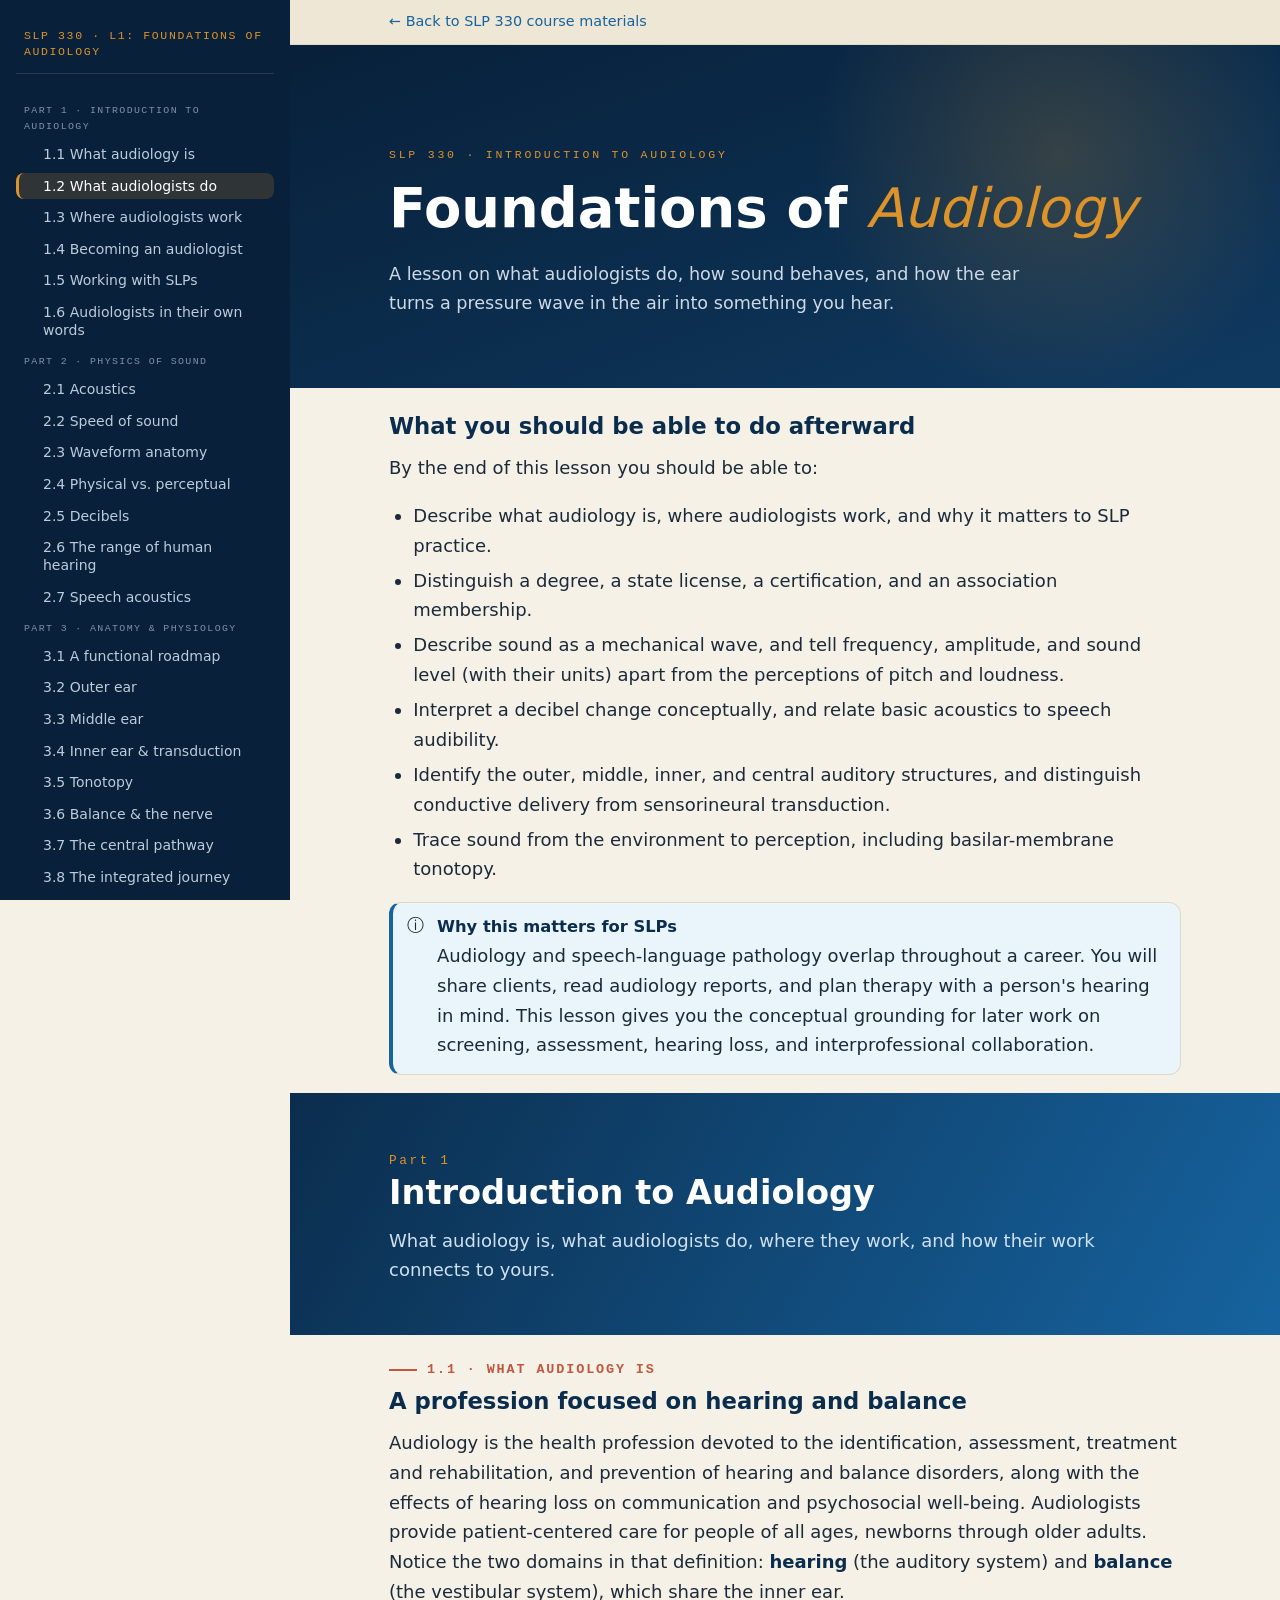
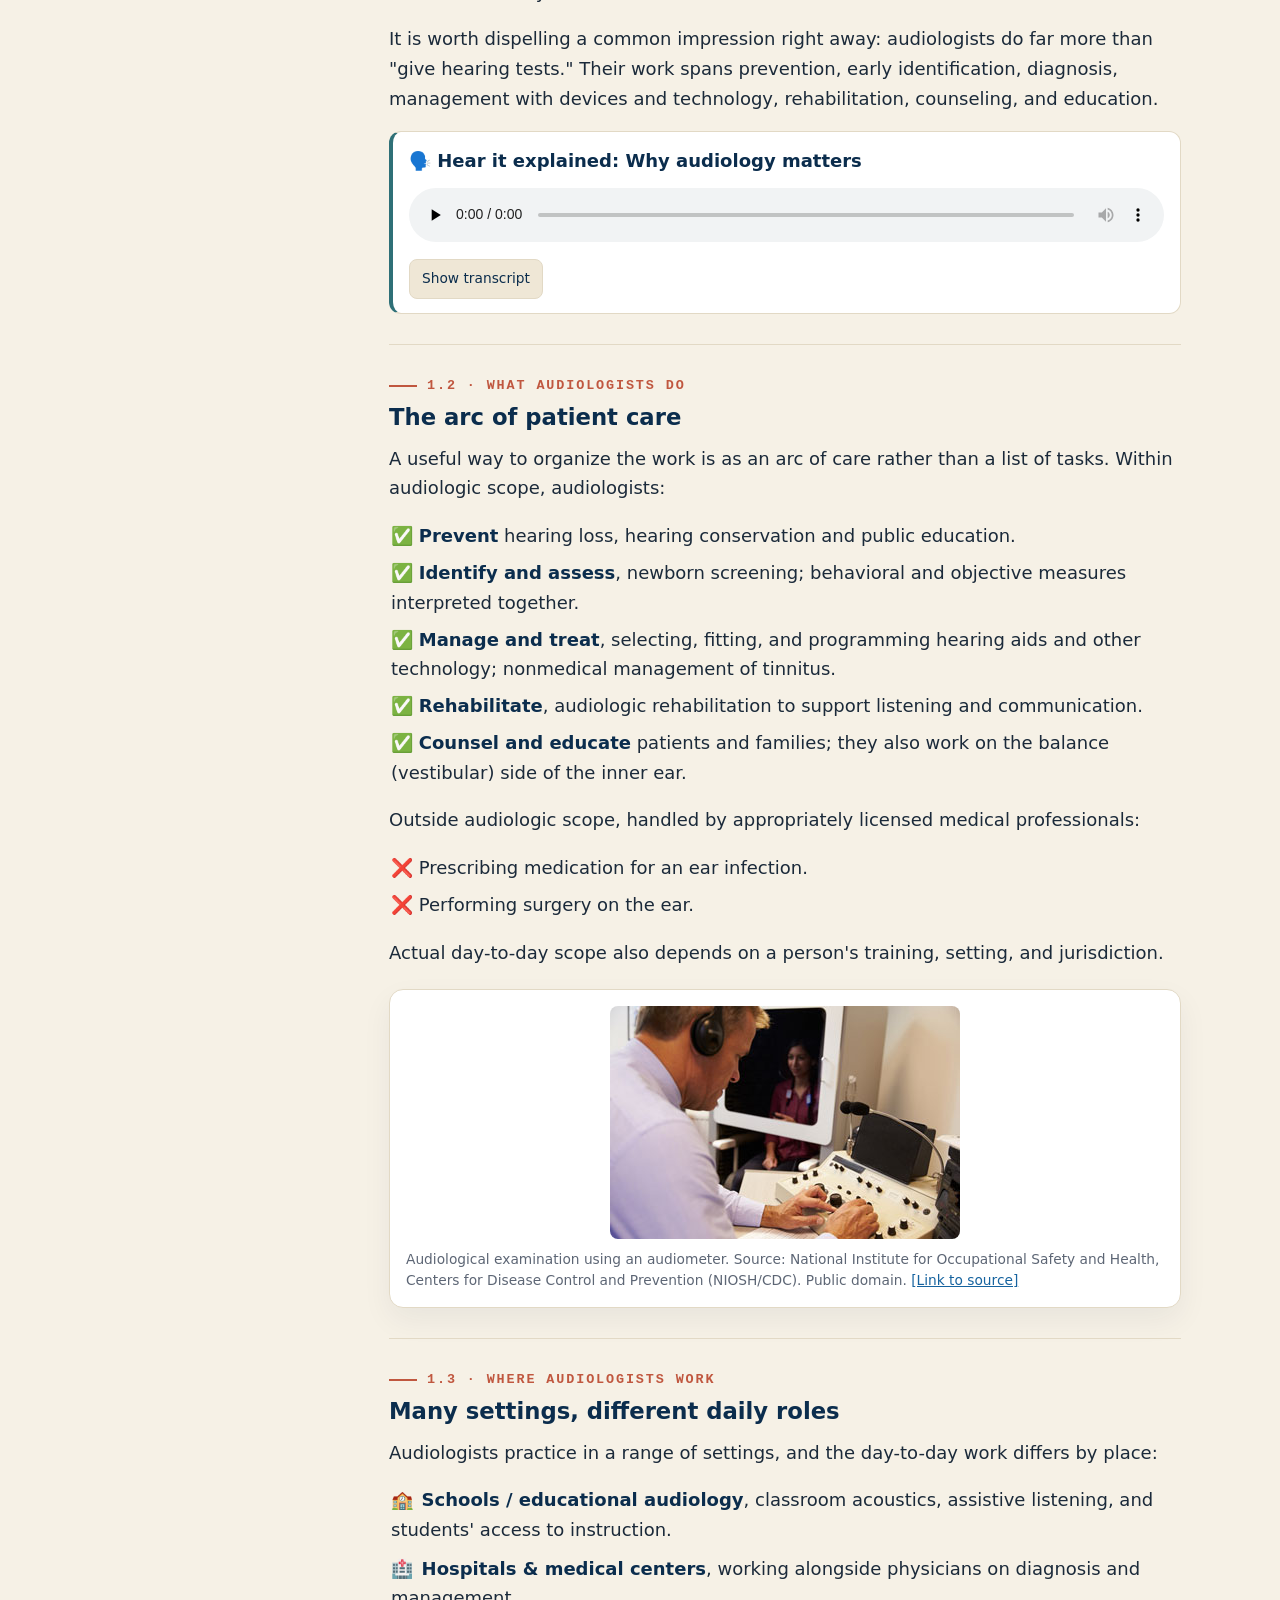
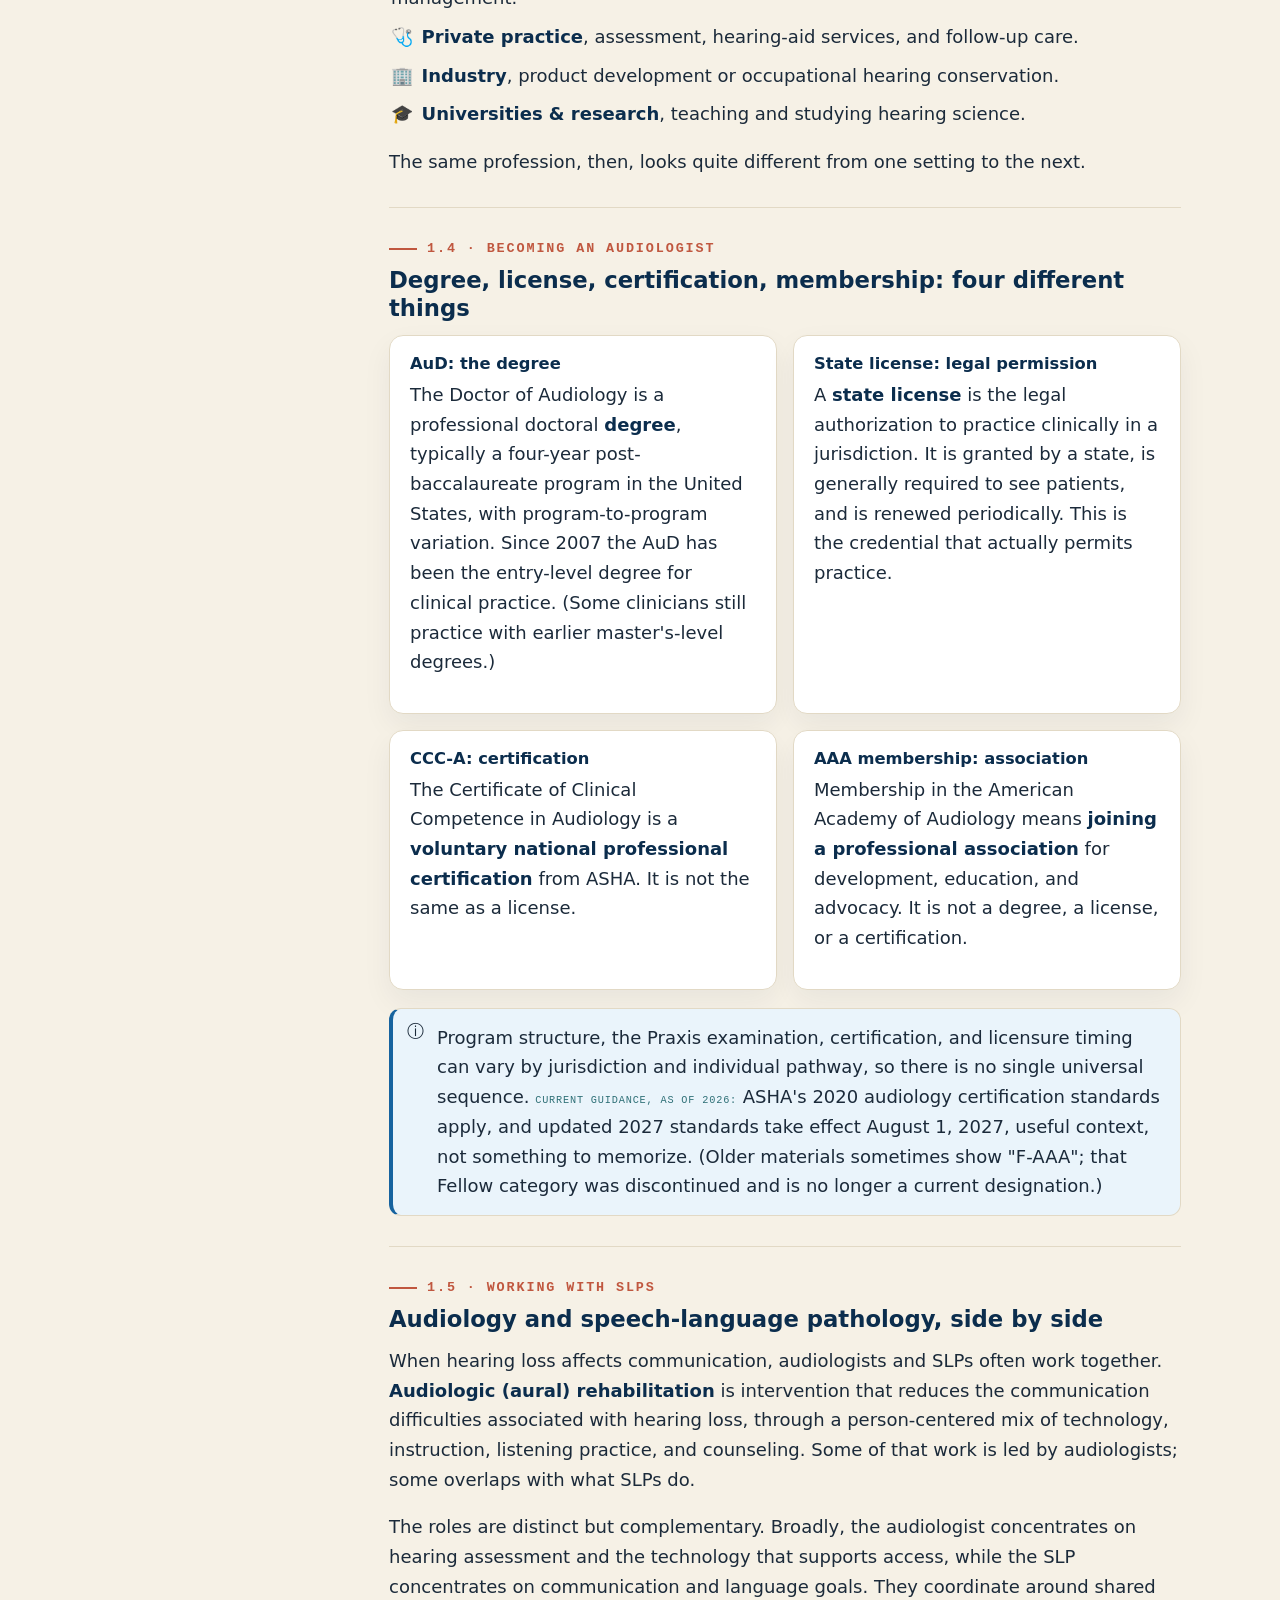
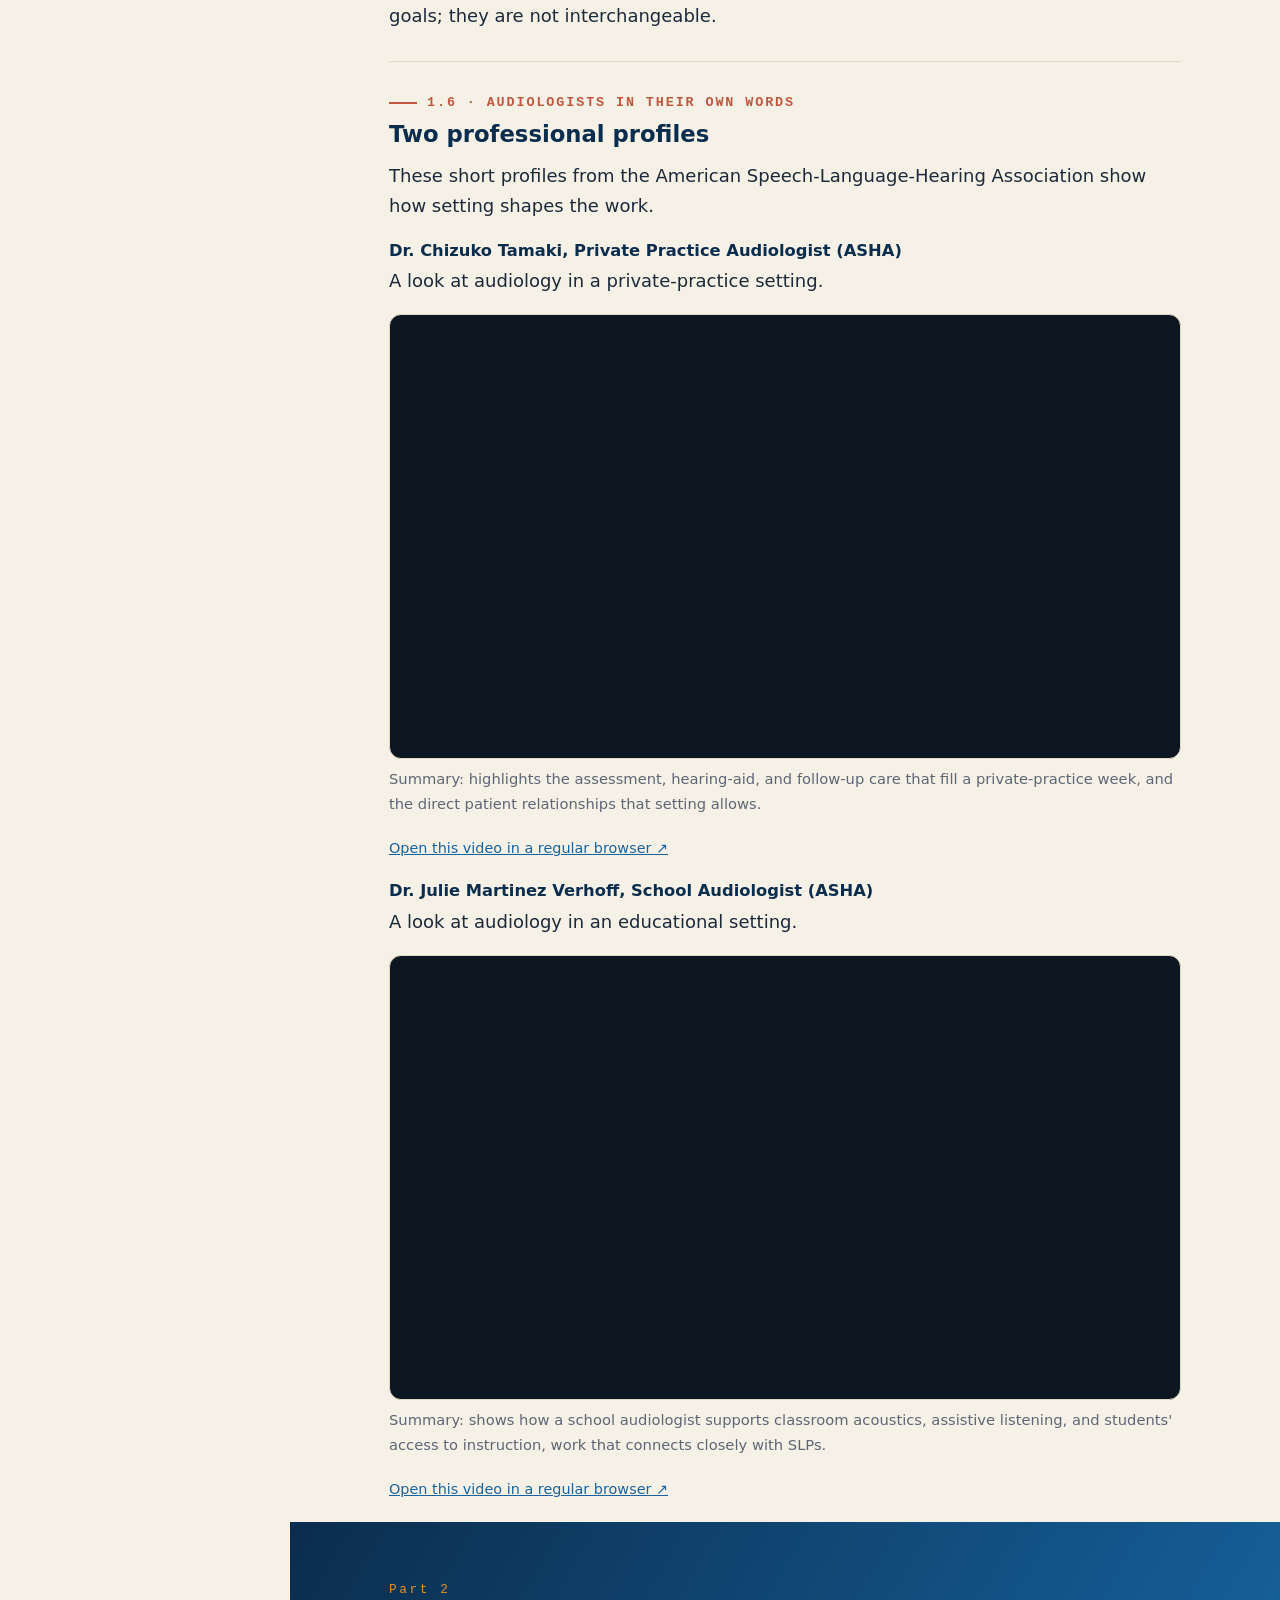
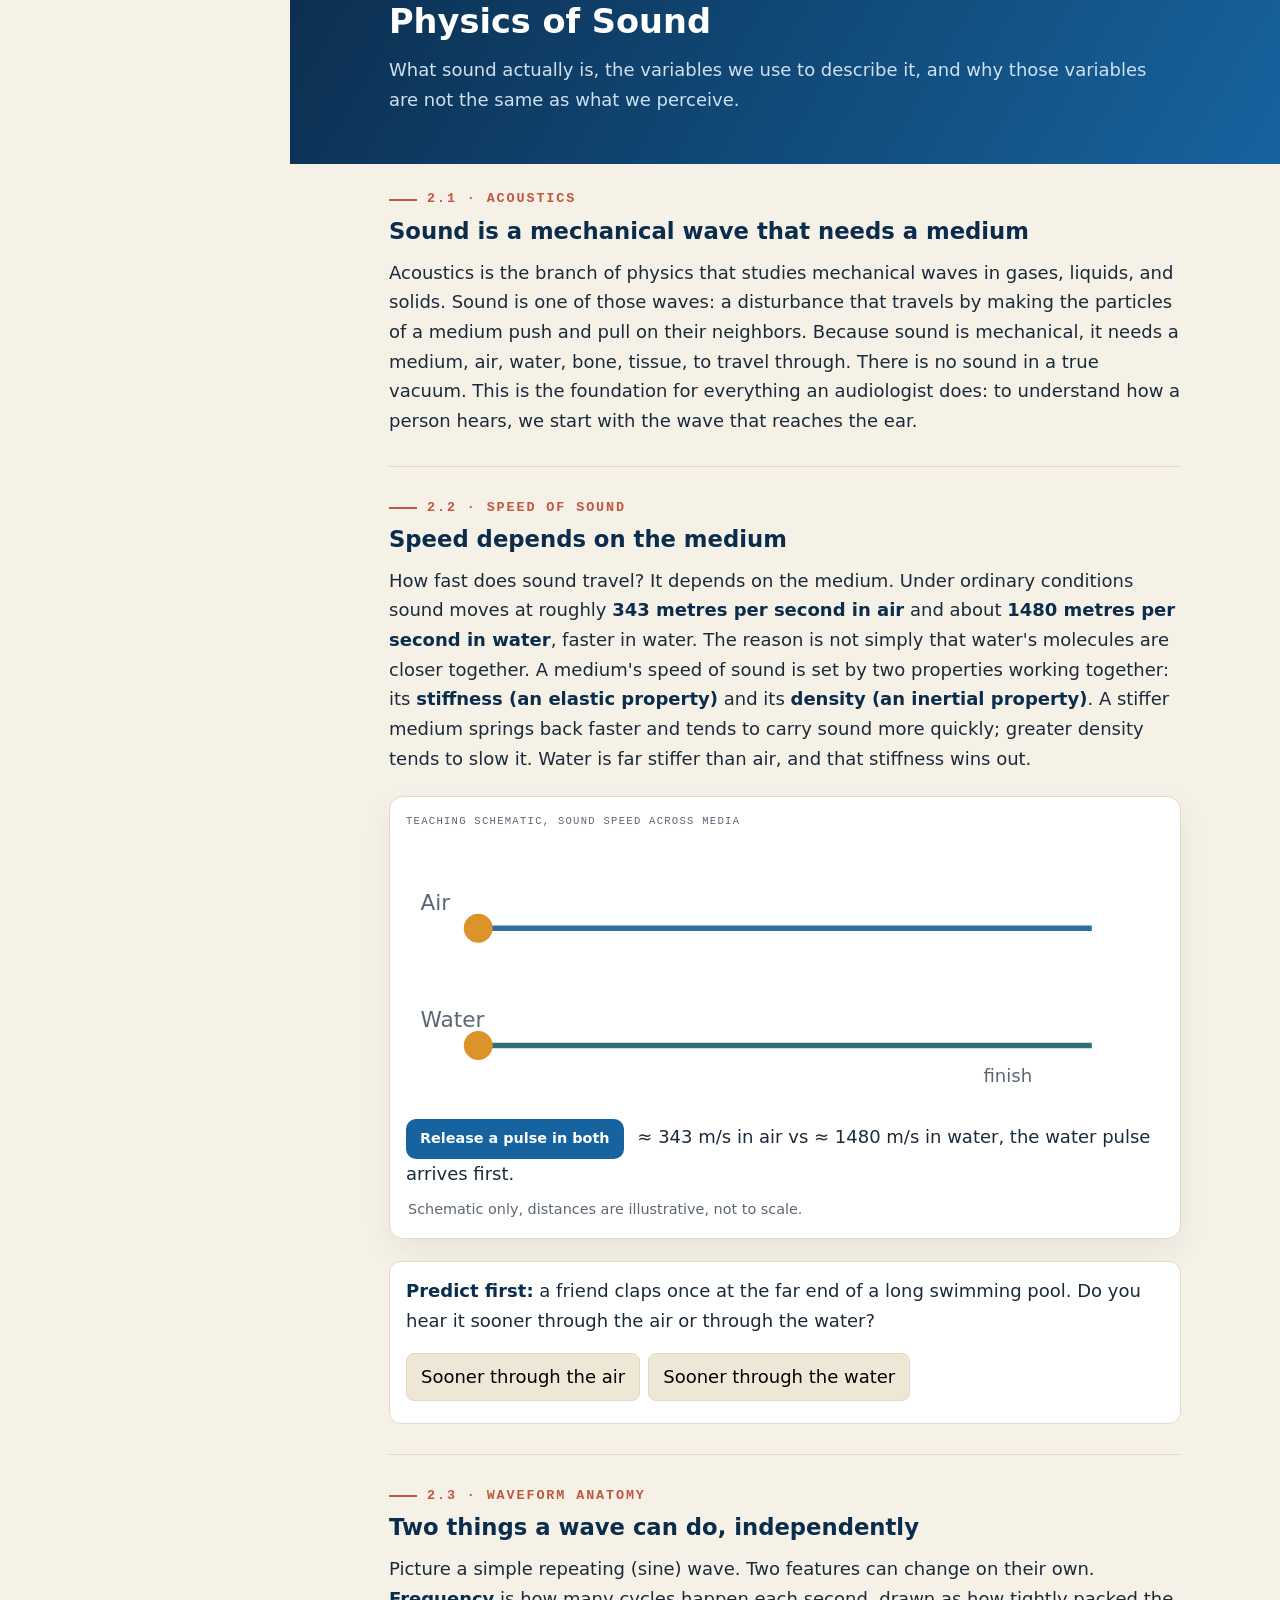
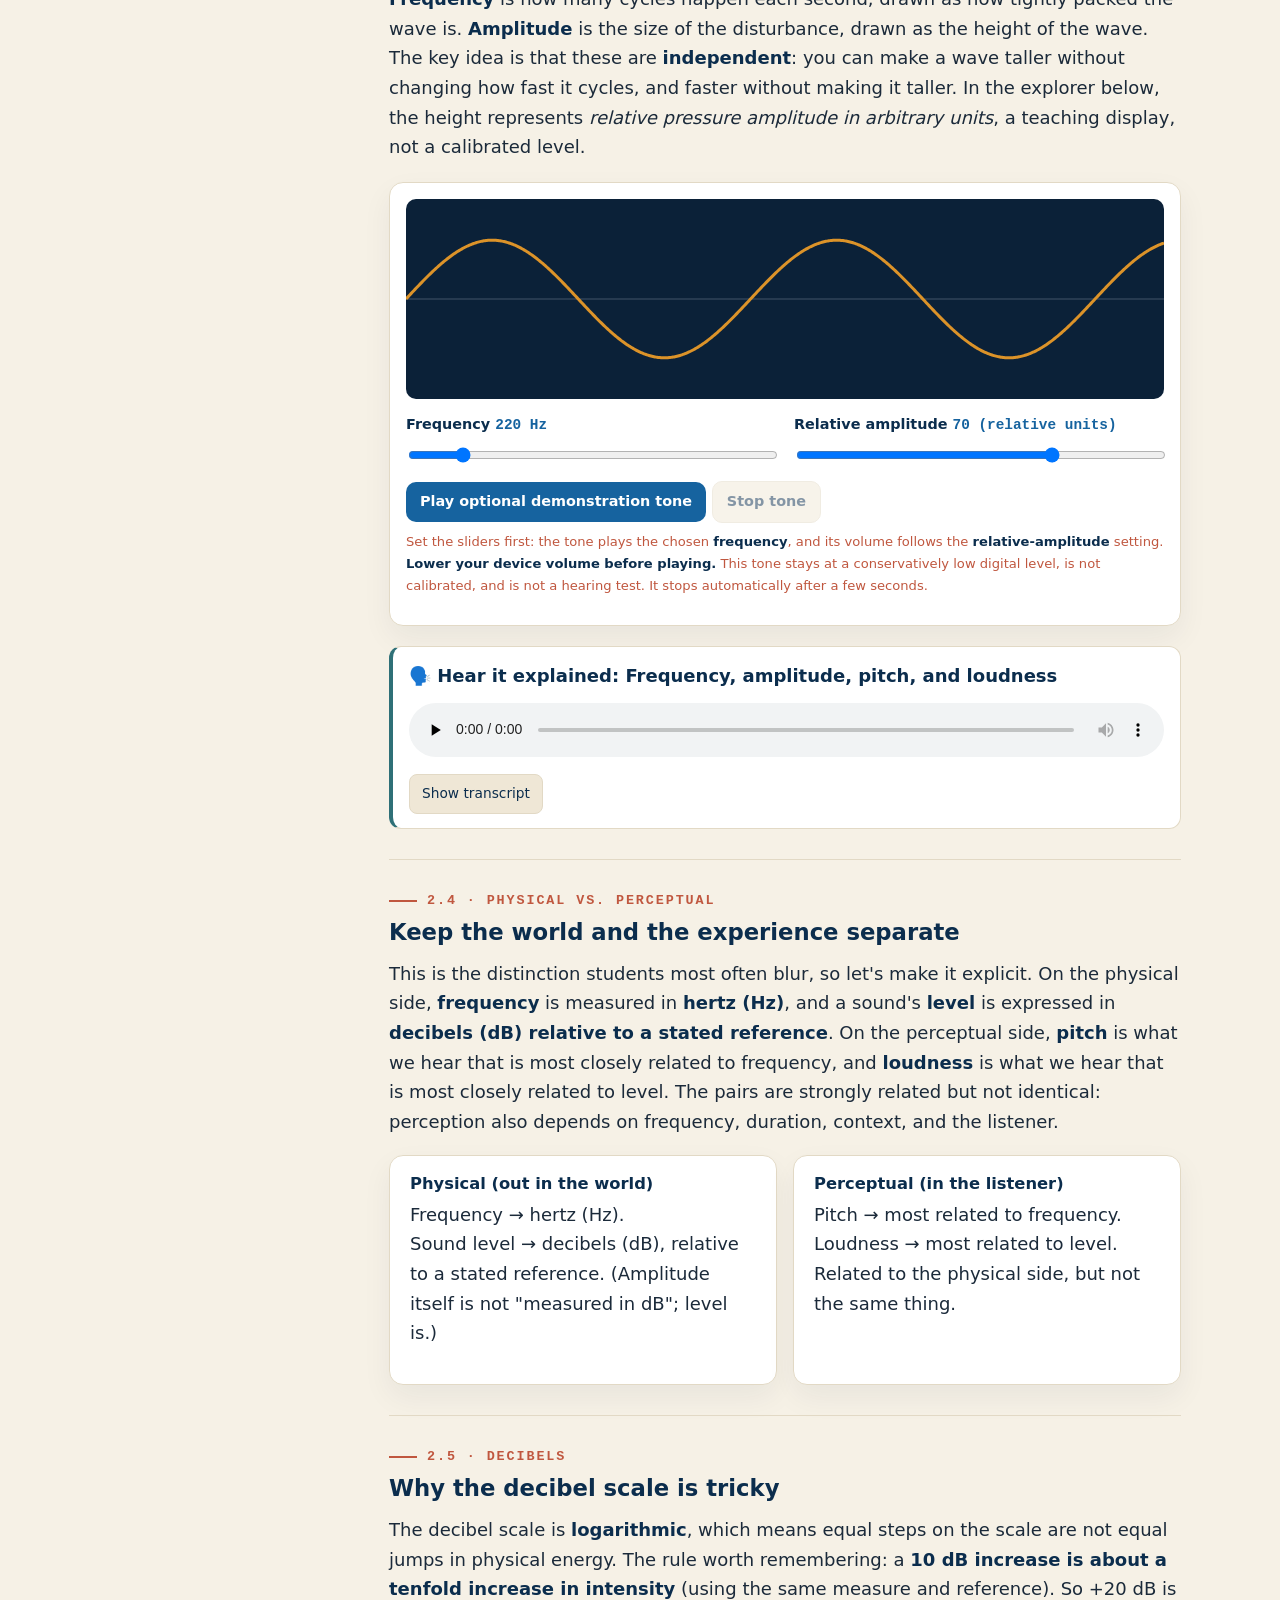
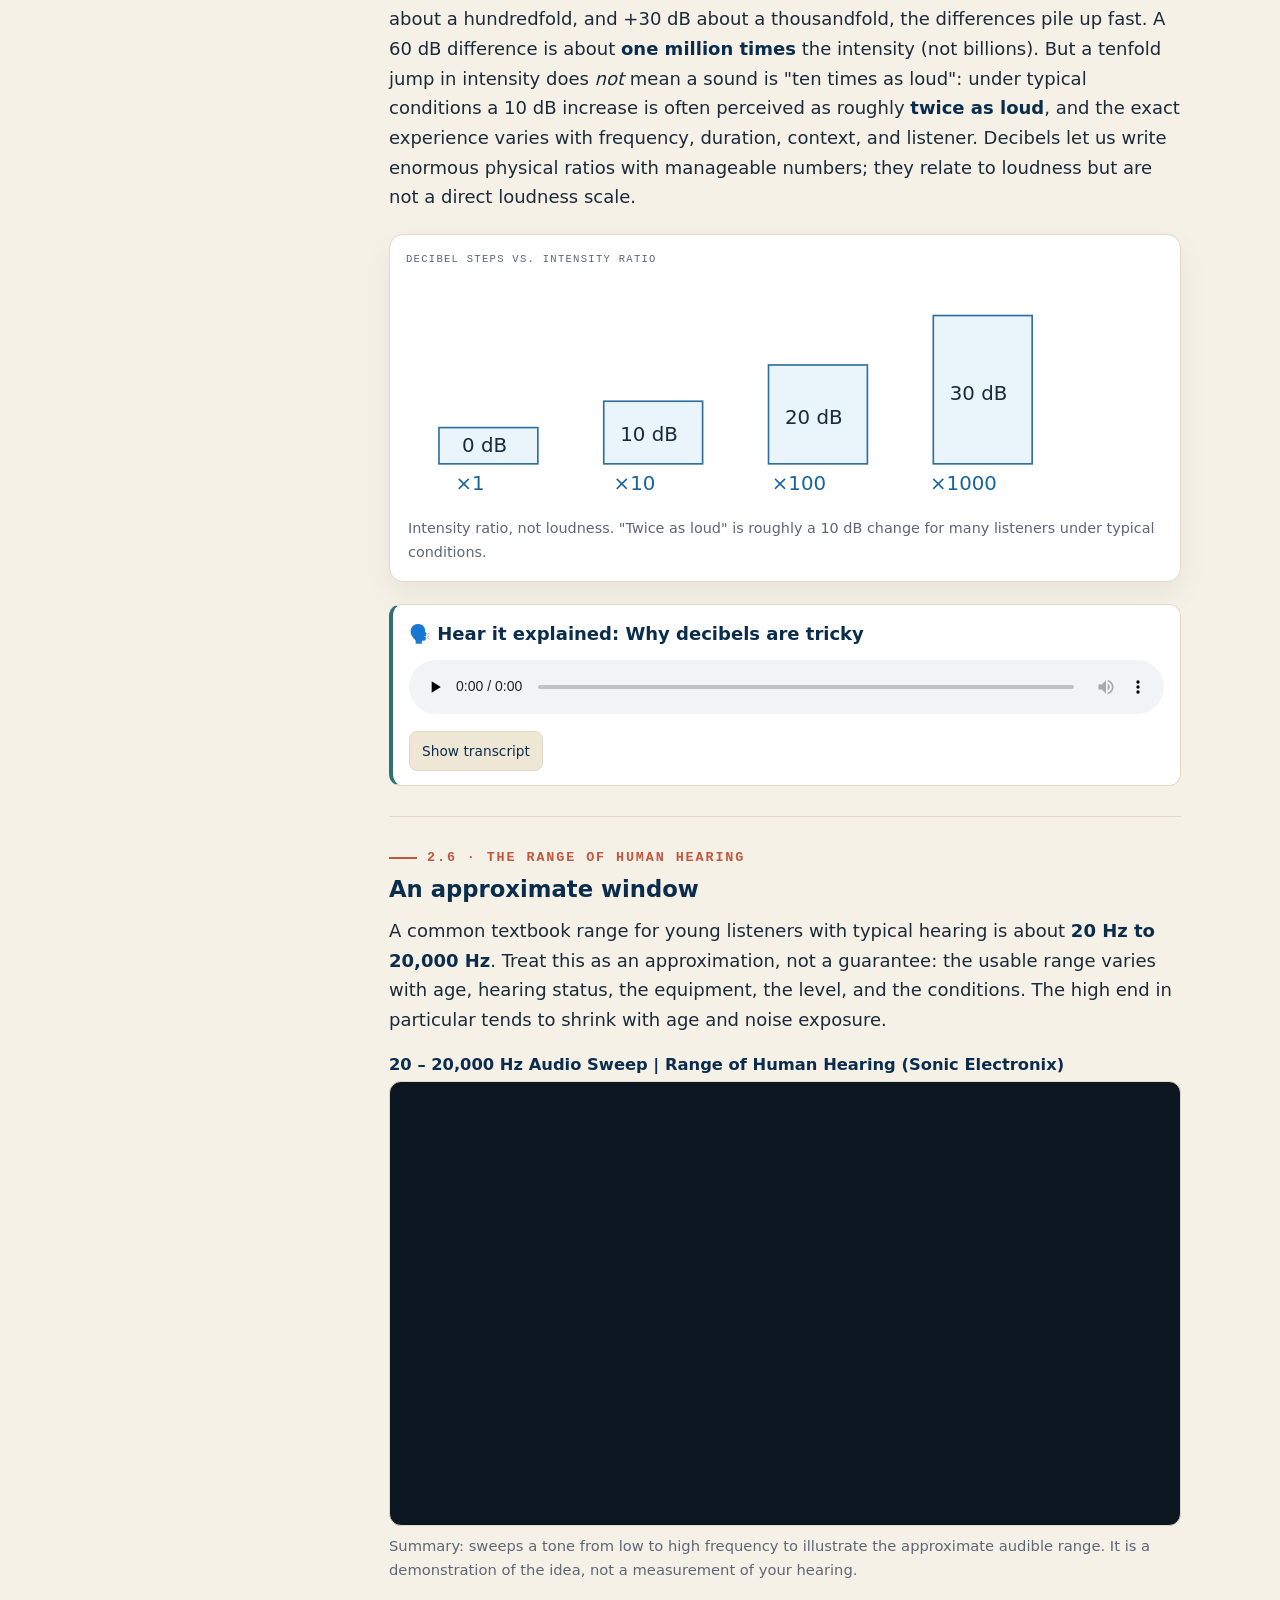
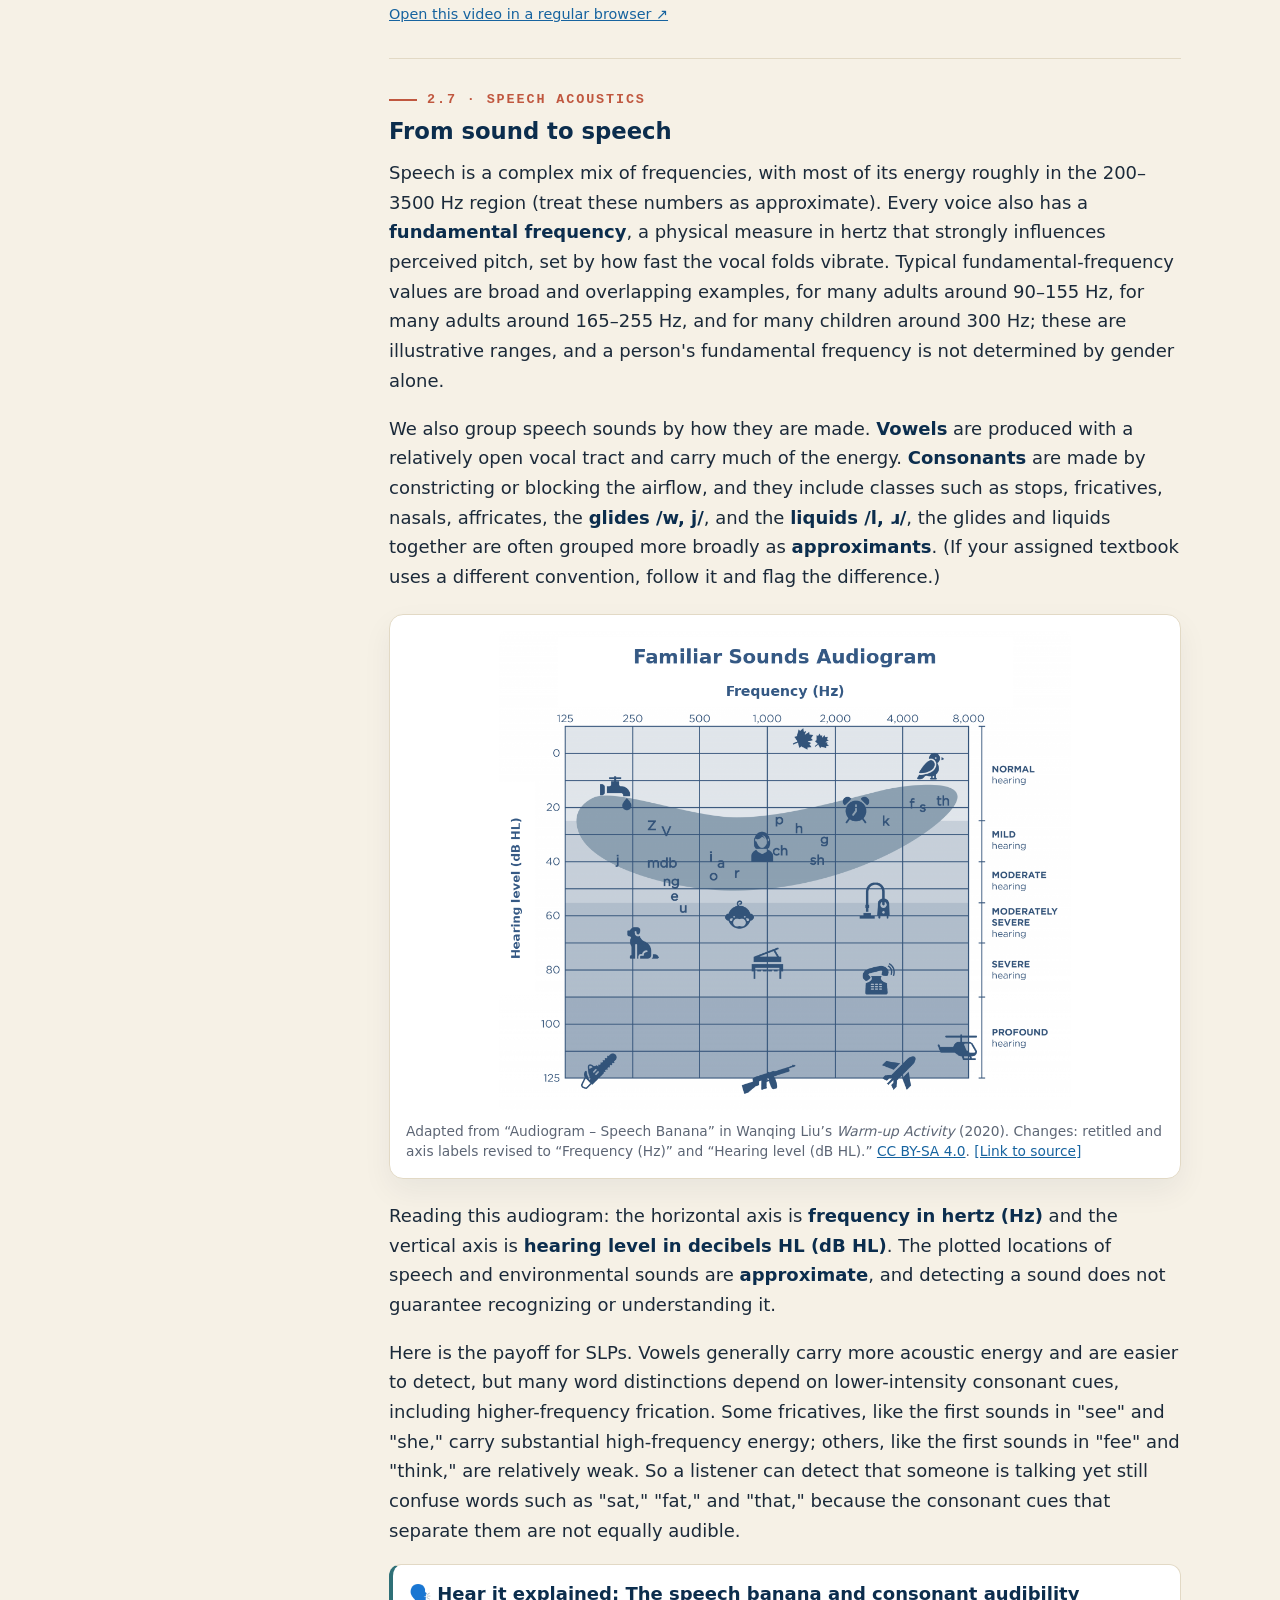
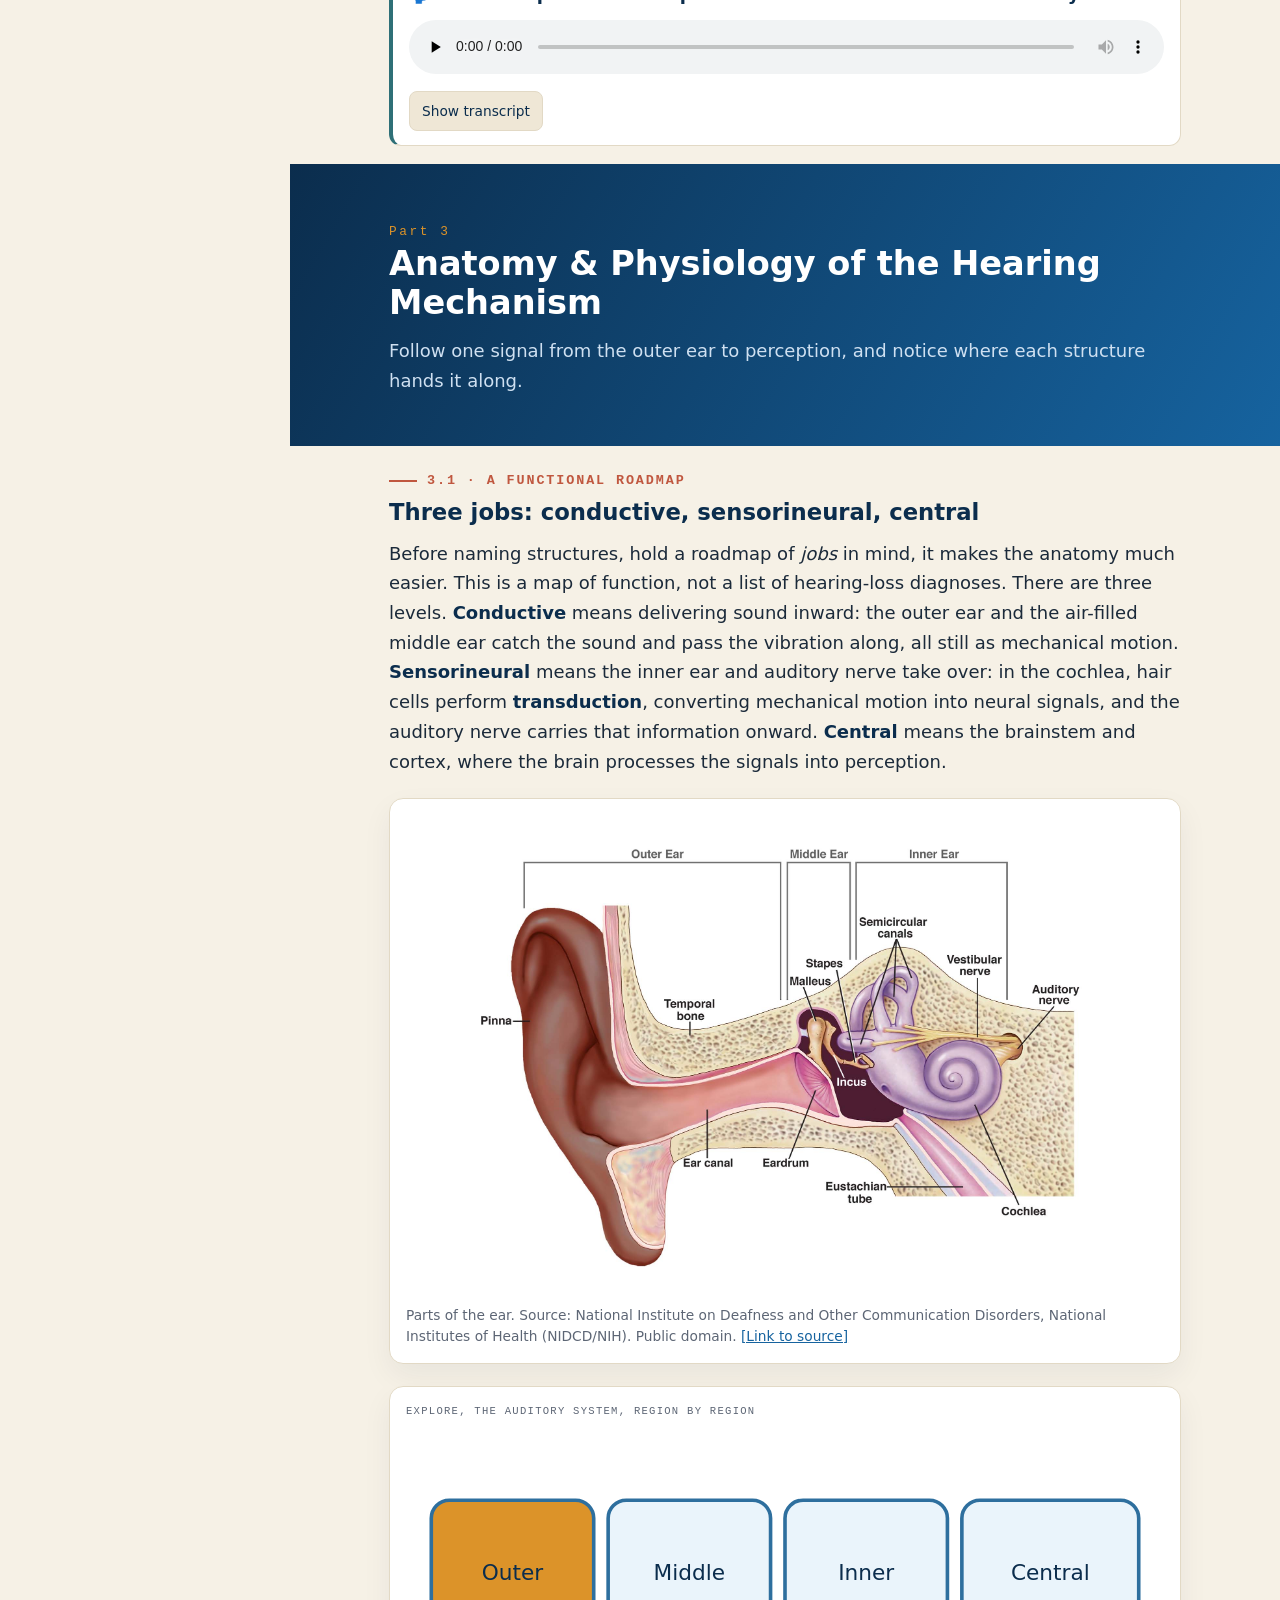
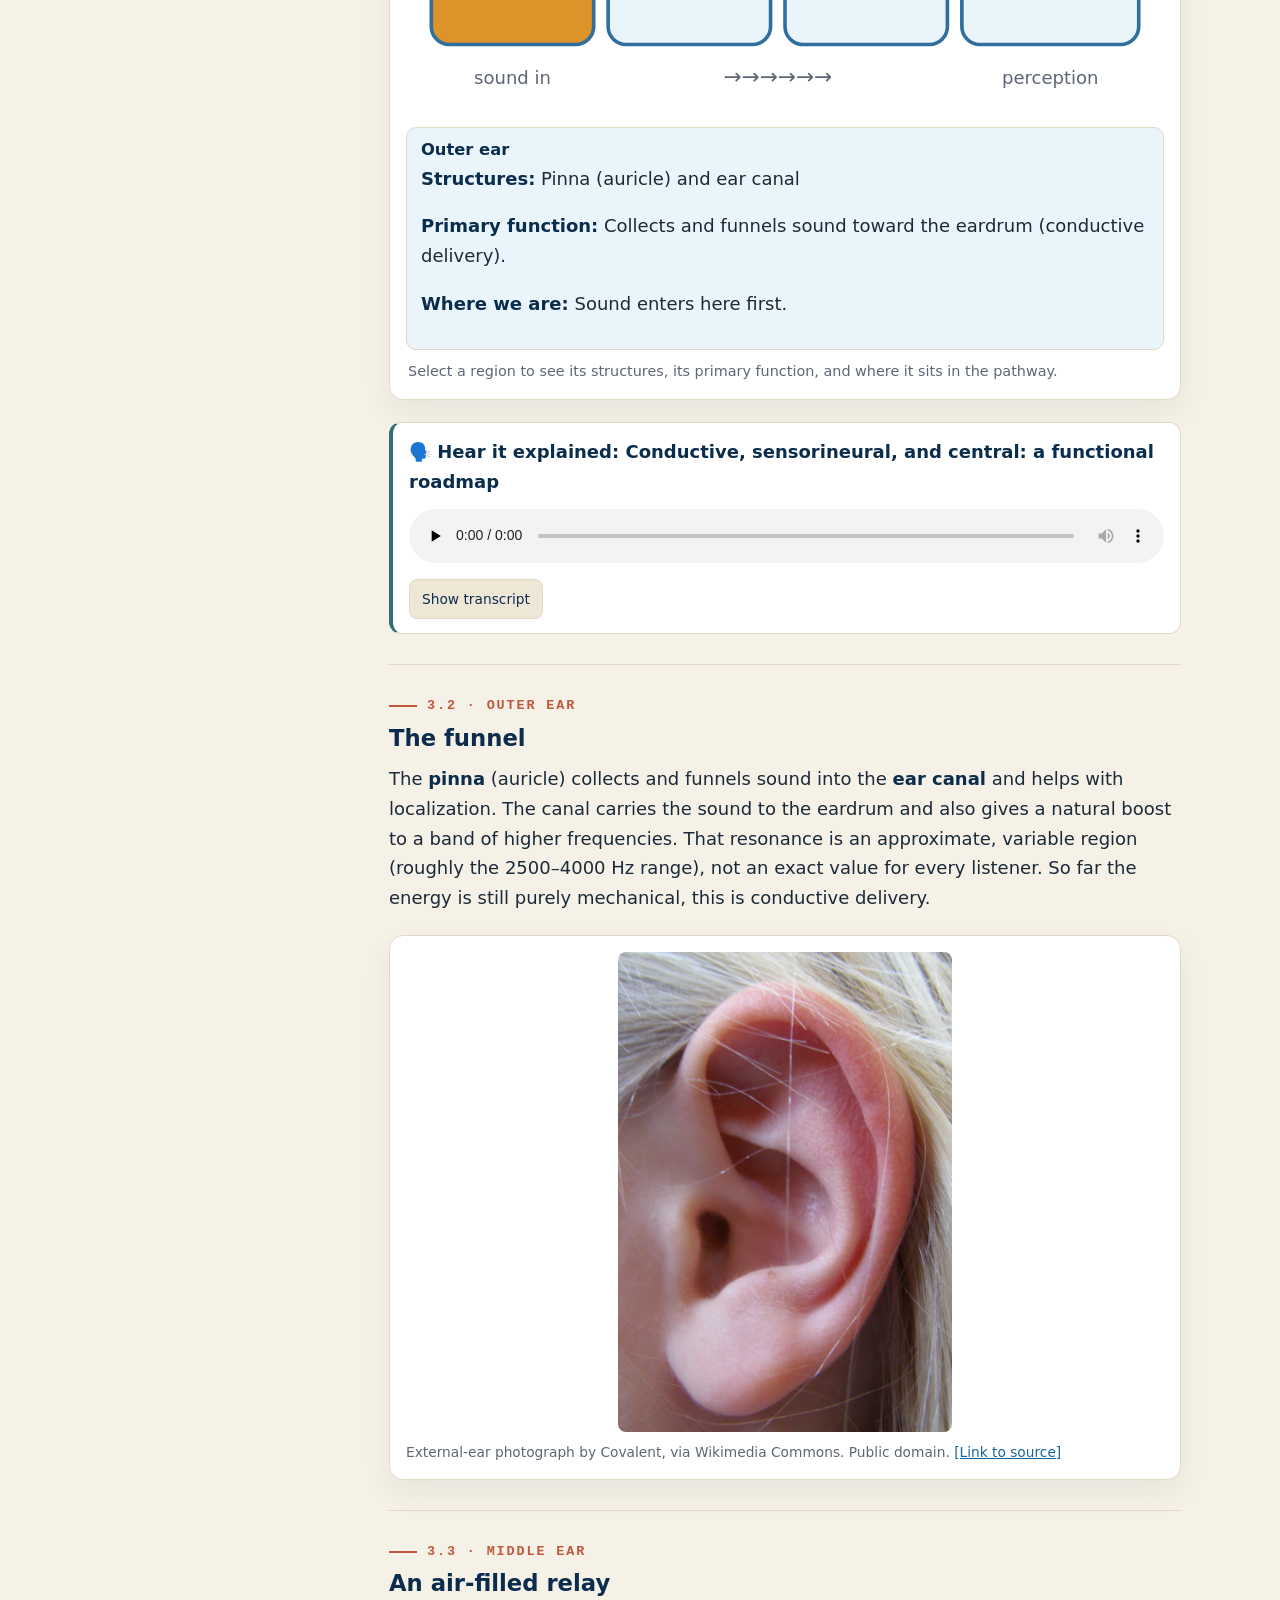
==== l1/index.html @ 19ee7811 "update" ====
<!DOCTYPE html>
<html lang="en">
<head>
<meta charset="utf-8">
<meta name="viewport" content="width=device-width, initial-scale=1">
<title>SLP 330: Introduction to Audiology, Lesson 1: Foundations of Audiology</title>
<meta name="description" content="SLP 330 Lesson 1, the profession of audiology, the physics of sound, and the hearing mechanism.">
<link rel="stylesheet" href="css/styles.css">
<script>window.LESSON_MODE="studyguide";</script>
</head>
<body>
<a class="skip" href="#main">Skip to lesson content</a>
<div class="progress" id="progress" role="presentation"></div>



<!-- mobile top bar -->
<header class="topbar">
  <button class="nav-toggle" id="navToggle" aria-expanded="false" aria-controls="sidebar">&#9776; Contents</button>
  <a class="tb-brand" href="#top">SLP 330 <small>Introduction to Audiology</small></a>
</header>
<div class="sb-backdrop" id="sbBackdrop"></div>

<div class="app">
  <!-- sidebar -->
  <aside class="sidebar" id="sidebar" aria-label="Lesson navigation">
    <div class="brand">
      <span class="crs">SLP 330 · L1: Foundations of Audiology</span>
    </div>
    <nav class="menu" aria-label="Lesson sections">
      <ul>
        <li class="grp">Part 1 · Introduction to Audiology</li>
        <li><a href="#s-1-1" class="sub">1.1 What audiology is</a></li>
        <li><a href="#s-1-2" class="sub">1.2 What audiologists do</a></li>
        <li><a href="#s-1-3" class="sub">1.3 Where audiologists work <span class="state"></span></a></li>
        <li><a href="#s-1-4" class="sub">1.4 Becoming an audiologist <span class="state"></span></a></li>
        <li><a href="#s-1-5" class="sub">1.5 Working with SLPs <span class="state"></span></a></li>
        <li><a href="#s-1-6" class="sub">1.6 Audiologists in their own words <span class="state"></span></a></li>
        <li class="grp">Part 2 · Physics of Sound</li>
        <li><a href="#s-2-1" class="sub">2.1 Acoustics <span class="state"></span></a></li>
        <li><a href="#s-2-2" class="sub">2.2 Speed of sound <span class="state"></span></a></li>
        <li><a href="#s-2-3" class="sub">2.3 Waveform anatomy <span class="state"></span></a></li>
        <li><a href="#s-2-4" class="sub">2.4 Physical vs. perceptual <span class="state"></span></a></li>
        <li><a href="#s-2-5" class="sub">2.5 Decibels <span class="state"></span></a></li>
        <li><a href="#s-2-6" class="sub">2.6 The range of human hearing <span class="state"></span></a></li>
        <li><a href="#s-2-7" class="sub">2.7 Speech acoustics <span class="state"></span></a></li>
        <li class="grp">Part 3 · Anatomy &amp; Physiology</li>
        <li><a href="#s-3-1" class="sub">3.1 A functional roadmap <span class="state"></span></a></li>
        <li><a href="#s-3-2" class="sub">3.2 Outer ear <span class="state"></span></a></li>
        <li><a href="#s-3-3" class="sub">3.3 Middle ear <span class="state"></span></a></li>
        <li><a href="#s-3-4" class="sub">3.4 Inner ear &amp; transduction <span class="state"></span></a></li>
        <li><a href="#s-3-5" class="sub">3.5 Tonotopy <span class="state"></span></a></li>
        <li><a href="#s-3-6" class="sub">3.6 Balance &amp; the nerve <span class="state"></span></a></li>
        <li><a href="#s-3-7" class="sub">3.7 The central pathway <span class="state"></span></a></li>
        <li><a href="#s-3-8" class="sub">3.8 The integrated journey <span class="state"></span></a></li>
        <li class="grp">Review · Pulling it together</li>
        
        <li><a href="#sec-review" class="sub">Three threads run through this lesson</a></li>
        
        <li><a href="#sec-glossary" class="sub">Glossary</a></li>
        
      </ul>
    </nav>
  </aside>

  <!-- content -->
  <div class="content">
  <main id="main" tabindex="-1">
  <span id="top"></span>

  
  <div class="course-backlink"><div class="container"><a href="../">&larr; Back to SLP 330 course materials</a></div></div>
  

  <!-- HERO -->
  <section class="hero" aria-labelledby="hero-h">
    <div class="container">
      <span class="eyebrow">SLP 330 · Introduction to Audiology</span>
      <h1 id="hero-h">Foundations of <span class="acc">Audiology</span></h1>
      <p class="lede">A lesson on what audiologists do, how sound behaves, and how the ear turns a pressure wave in the air into something you hear.</p>
    </div>
  </section>

  <!-- ORIENTATION -->
  <section id="sec-orientation" class="lesson">
    <div class="container">
      <h2>What you should be able to do afterward</h2>
      <p>By the end of this lesson you should be able to:</p>
      <ul>
        <li>Describe what audiology is, where audiologists work, and why it matters to SLP practice.</li>
        <li>Distinguish a degree, a state license, a certification, and an association membership.</li>
        <li>Describe sound as a mechanical wave, and tell frequency, amplitude, and sound level (with their units) apart from the perceptions of pitch and loudness.</li>
        <li>Interpret a decibel change conceptually, and relate basic acoustics to speech audibility.</li>
        <li>Identify the outer, middle, inner, and central auditory structures, and distinguish conductive delivery from sensorineural transduction.</li>
        <li>Trace sound from the environment to perception, including basilar-membrane tonotopy.</li>
      </ul>

      <div class="callout c-clinical"><span class="ic" aria-hidden="true">&#9432;</span>
        <h4>Why this matters for SLPs</h4>
        <p>Audiology and speech-language pathology overlap throughout a career. You will share clients, read audiology reports, and plan therapy with a person's hearing in mind. This lesson gives you the conceptual grounding for later work on screening, assessment, hearing loss, and interprofessional collaboration.</p>
      </div>

      
    </div>
  </section>

  <!-- ===================== PART 1 ===================== -->
  <section class="lesson part-head">
    <div class="container">
      <span class="pnum">Part 1</span>
      <h2>Introduction to Audiology</h2>
      <p>What audiology is, what audiologists do, where they work, and how their work connects to yours.</p>
    </div>
  </section>

  <section id="sec-p1" class="lesson">
    <div class="container">
      <p class="kicker" id="s-1-1">1.1 · What audiology is</p>
      <h2>A profession focused on hearing and balance</h2>
      <p>Audiology is the health profession devoted to the identification, assessment, treatment and rehabilitation, and prevention of hearing and balance disorders, along with the effects of hearing loss on communication and psychosocial well-being. Audiologists provide patient-centered care for people of all ages, newborns through older adults. Notice the two domains in that definition: <strong>hearing</strong> (the auditory system) and <strong>balance</strong> (the vestibular system), which share the inner ear.</p>
      <p>It is worth dispelling a common impression right away: audiologists do far more than "give hearing tests." Their work spans prevention, early identification, diagnosis, management with devices and technology, rehabilitation, counseling, and education.</p>

      <div class="audio-block">
        <div class="ab-head"><span class="ab-title">🗣️ Hear it explained: Why audiology matters</span></div>
        <audio controls preload="none" src="audio/l1_p1_01_why_audiology_matters.mp3">Your browser does not support audio playback; the transcript below has the full content.</audio>
        <button class="tr-toggle" type="button" aria-expanded="false">Show transcript</button>
        <div class="transcript">
          <p>Before we get into tests and ear anatomy, let's answer a fair question: why should a future speech-language pathologist spend time on audiology? Here's the short version. Audiology is the health profession focused on hearing and balance. For people whose communication goals include listening and spoken language, reliable access to speech sounds is especially important. A child who only inconsistently hears the contrasts between similar sounds may need additional support to learn words, follow a classroom, and join a conversation.</p>
          <p>Audiologists do far more than hand someone a hearing test. They help prevent hearing loss, identify it early, assess it, and support people through devices, counseling, and rehabilitation across the whole lifespan. That work overlaps with ours constantly. You'll share clients. You'll read audiology reports. You'll plan therapy with the person's hearing status, technology, communication modality, and access needs in mind.</p>
          <p>So as we move through sound and the hearing system, keep one question in mind: how would this change the way I support a real person's communication? That's the lens that makes this lesson clinically useful, not just academic.</p>
        </div>
      </div>

      <p class="kicker" id="s-1-2">1.2 · What audiologists do</p>
      <h3>The arc of patient care</h3>
      <p>A useful way to organize the work is as an arc of care rather than a list of tasks. Within audiologic scope, audiologists:</p>
      <ul class="scope-in">
        <li>✅ <strong>Prevent</strong> hearing loss, hearing conservation and public education.</li>
        <li>✅ <strong>Identify and assess</strong>, newborn screening; behavioral and objective measures interpreted together.</li>
        <li>✅ <strong>Manage and treat</strong>, selecting, fitting, and programming hearing aids and other technology; nonmedical management of tinnitus.</li>
        <li>✅ <strong>Rehabilitate</strong>, audiologic rehabilitation to support listening and communication.</li>
        <li>✅ <strong>Counsel and educate</strong> patients and families; they also work on the balance (vestibular) side of the inner ear.</li>
      </ul>
      <p>Outside audiologic scope, handled by appropriately licensed medical professionals:</p>
      <ul class="scope-out">
        <li>❌ Prescribing medication for an ear infection.</li>
        <li>❌ Performing surgery on the ear.</li>
      </ul>
      <p>Actual day-to-day scope also depends on a person's training, setting, and jurisdiction.</p>

      <figure class="photo-fig">
        <img src="images/l1_audiological_exam_niosh.jpg" alt="Audiologist operating an audiometer while a patient wearing headphones sits inside a sound-treated booth." loading="lazy">
        <figcaption>Audiological examination using an audiometer. Source: National Institute for Occupational Safety and Health, Centers for Disease Control and Prevention (NIOSH/CDC). Public domain. <a href="https://commons.wikimedia.org/wiki/File:Audiological_Exam.jpg" target="_blank" rel="noopener">[Link to source]</a></figcaption>
      </figure>

      
    </div>
  </section>

  <section id="sec-p1-3" class="lesson locked-content">
    <div class="container">
      <p class="kicker" id="s-1-3">1.3 · Where audiologists work</p>
      <h2>Many settings, different daily roles</h2>
      <p>Audiologists practice in a range of settings, and the day-to-day work differs by place:</p>
      <ul class="setting-list">
        <li><span class="se" aria-hidden="true">🏫</span><strong>Schools / educational audiology</strong>, classroom acoustics, assistive listening, and students' access to instruction.</li>
        <li><span class="se" aria-hidden="true">🏥</span><strong>Hospitals &amp; medical centers</strong>, working alongside physicians on diagnosis and management.</li>
        <li><span class="se" aria-hidden="true">🩺</span><strong>Private practice</strong>, assessment, hearing-aid services, and follow-up care.</li>
        <li><span class="se" aria-hidden="true">🏢</span><strong>Industry</strong>, product development or occupational hearing conservation.</li>
        <li><span class="se" aria-hidden="true">🎓</span><strong>Universities &amp; research</strong>, teaching and studying hearing science.</li>
      </ul>
      <p>The same profession, then, looks quite different from one setting to the next.</p>

      <p class="kicker" id="s-1-4">1.4 · Becoming an audiologist</p>
      <h3>Degree, license, certification, membership: four different things</h3>
      <div class="grid g2">
        <div class="card"><h4>AuD: the degree</h4><p>The Doctor of Audiology is a professional doctoral <strong>degree</strong>, typically a four-year post-baccalaureate program in the United States, with program-to-program variation. Since 2007 the AuD has been the entry-level degree for clinical practice. (Some clinicians still practice with earlier master's-level degrees.)</p></div>
        <div class="card"><h4>State license: legal permission</h4><p>A <strong>state license</strong> is the legal authorization to practice clinically in a jurisdiction. It is granted by a state, is generally required to see patients, and is renewed periodically. This is the credential that actually permits practice.</p></div>
        <div class="card"><h4>CCC-A: certification</h4><p>The Certificate of Clinical Competence in Audiology is a <strong>voluntary national professional certification</strong> from ASHA. It is not the same as a license.</p></div>
        <div class="card"><h4>AAA membership: association</h4><p>Membership in the American Academy of Audiology means <strong>joining a professional association</strong> for development, education, and advocacy. It is not a degree, a license, or a certification.</p></div>
      </div>
      <div class="callout c-clinical"><span class="ic" aria-hidden="true">&#9432;</span>
        <p>Program structure, the Praxis examination, certification, and licensure timing can vary by jurisdiction and individual pathway, so there is no single universal sequence. <span class="beyond">Current guidance, as of 2026:</span> ASHA's 2020 audiology certification standards apply, and updated 2027 standards take effect August 1, 2027, useful context, not something to memorize. (Older materials sometimes show "F-AAA"; that Fellow category was discontinued and is no longer a current designation.)</p>
      </div>

      
    </div>
  </section>

  <section id="sec-p1-5" class="lesson locked-content">
    <div class="container">
      <p class="kicker" id="s-1-5">1.5 · Working with SLPs</p>
      <h2>Audiology and speech-language pathology, side by side</h2>
      <p>When hearing loss affects communication, audiologists and SLPs often work together. <strong>Audiologic (aural) rehabilitation</strong> is intervention that reduces the communication difficulties associated with hearing loss, through a person-centered mix of technology, instruction, listening practice, and counseling. Some of that work is led by audiologists; some overlaps with what SLPs do.</p>
      <p>The roles are distinct but complementary. Broadly, the audiologist concentrates on hearing assessment and the technology that supports access, while the SLP concentrates on communication and language goals. They coordinate around shared goals; they are not interchangeable.</p>

      <p class="kicker" id="s-1-6">1.6 · Audiologists in their own words</p>
      <h3>Two professional profiles</h3>
      <p>These short profiles from the American Speech-Language-Hearing Association show how setting shapes the work.</p>

      <div class="video-block">
        <h4>Dr. Chizuko Tamaki, Private Practice Audiologist (ASHA)</h4>
        <p>A look at audiology in a private-practice setting.</p>
        <div class="video-frame"><iframe loading="lazy" src="https://www.youtube-nocookie.com/embed/AA3ZW9H4dxU" title="Dr. Chizuko Tamaki: Private Practice Audiologist (ASHA)" allowfullscreen referrerpolicy="strict-origin-when-cross-origin"></iframe></div>
        <p class="video-meta">Summary: highlights the assessment, hearing-aid, and follow-up care that fill a private-practice week, and the direct patient relationships that setting allows.</p>
        <a class="video-fallback" href="https://www.youtube.com/watch?v=AA3ZW9H4dxU" target="_blank" rel="noopener">Open this video in a regular browser &#8599;</a>
      </div>

      <div class="video-block">
        <h4>Dr. Julie Martinez Verhoff, School Audiologist (ASHA)</h4>
        <p>A look at audiology in an educational setting.</p>
        <div class="video-frame"><iframe loading="lazy" src="https://www.youtube-nocookie.com/embed/7Yd0HYxoj6U" title="Dr. Julie Martinez Verhoff: School Audiologist (ASHA)" allowfullscreen referrerpolicy="strict-origin-when-cross-origin"></iframe></div>
        <p class="video-meta">Summary: shows how a school audiologist supports classroom acoustics, assistive listening, and students' access to instruction, work that connects closely with SLPs.</p>
        <a class="video-fallback" href="https://www.youtube.com/watch?v=7Yd0HYxoj6U" target="_blank" rel="noopener">Open this video in a regular browser &#8599;</a>
      </div>

      
    </div>
  </section>

  <!-- ===================== PART 2 ===================== -->
  <section class="lesson part-head">
    <div class="container">
      <span class="pnum">Part 2</span>
      <h2>Physics of Sound</h2>
      <p>What sound actually is, the variables we use to describe it, and why those variables are not the same as what we perceive.</p>
    </div>
  </section>

  <section id="sec-p2" class="lesson locked-content">
    <div class="container">
      <p class="kicker" id="s-2-1">2.1 · Acoustics</p>
      <h2>Sound is a mechanical wave that needs a medium</h2>
      <p>Acoustics is the branch of physics that studies mechanical waves in gases, liquids, and solids. Sound is one of those waves: a disturbance that travels by making the particles of a medium push and pull on their neighbors. Because sound is mechanical, it needs a medium, air, water, bone, tissue, to travel through. There is no sound in a true vacuum. This is the foundation for everything an audiologist does: to understand how a person hears, we start with the wave that reaches the ear.</p>

      <p class="kicker" id="s-2-2">2.2 · Speed of sound</p>
      <h3>Speed depends on the medium</h3>
      <p>How fast does sound travel? It depends on the medium. Under ordinary conditions sound moves at roughly <strong>343 metres per second in air</strong> and about <strong>1480 metres per second in water</strong>, faster in water. The reason is not simply that water's molecules are closer together. A medium's speed of sound is set by two properties working together: its <strong>stiffness (an elastic property)</strong> and its <strong>density (an inertial property)</strong>. A stiffer medium springs back faster and tends to carry sound more quickly; greater density tends to slow it. Water is far stiffer than air, and that stiffness wins out.</p>

      <div class="fig">
        <p class="fig-title">Teaching schematic, sound speed across media</p>
        <div id="soundspeed">
          <svg viewBox="0 0 420 150" role="img" aria-label="A pulse travels from left to right faster along the water track than the air track.">
            <text x="8" y="40" font-size="12" fill="#5d6675">Air</text>
            <line x1="40" y1="50" x2="380" y2="50" stroke="#2E6F9E" stroke-width="3"/>
            <circle id="ss-air" cx="40" cy="50" r="8" fill="#dc9329"/>
            <text x="8" y="105" font-size="12" fill="#5d6675">Water</text>
            <line x1="40" y1="115" x2="380" y2="115" stroke="#2f7077" stroke-width="3"/>
            <circle id="ss-water" cx="40" cy="115" r="8" fill="#dc9329"/>
            <text x="320" y="135" font-size="10" fill="#5d6675">finish</text>
          </svg>
          <div style="margin-top:10px"><button class="btn sm" id="ss-go" type="button">Release a pulse in both</button>
          <span id="ss-note" class="ab-meta" style="margin-left:8px">≈ 343 m/s in air vs ≈ 1480 m/s in water, the water pulse arrives first.</span></div>
        </div>
        <p class="cap">Schematic only, distances are illustrative, not to scale.</p>
      </div>

      <div class="predict">
        <p><strong>Predict first:</strong> a friend claps once at the far end of a long swimming pool. Do you hear it sooner through the air or through the water?</p>
        <div class="p-opts">
          <button class="p-opt" type="button" data-correct="0">Sooner through the air</button>
          <button class="p-opt" type="button" data-correct="1">Sooner through the water</button>
        </div>
        <div class="p-reveal"><p>Sooner through the <strong>water</strong>. Water's much greater stiffness carries the disturbance faster (≈ 1480 m/s) than air (≈ 343 m/s), even though water is denser.</p></div>
      </div>

      
    </div>
  </section>

  <section id="sec-p2-3" class="lesson locked-content">
    <div class="container">
      <p class="kicker" id="s-2-3">2.3 · Waveform anatomy</p>
      <h2>Two things a wave can do, independently</h2>
      <p>Picture a simple repeating (sine) wave. Two features can change on their own. <strong>Frequency</strong> is how many cycles happen each second, drawn as how tightly packed the wave is. <strong>Amplitude</strong> is the size of the disturbance, drawn as the height of the wave. The key idea is that these are <strong>independent</strong>: you can make a wave taller without changing how fast it cycles, and faster without making it taller. In the explorer below, the height represents <em>relative pressure amplitude in arbitrary units</em>, a teaching display, not a calibrated level.</p>

      <div class="explorer">
        <canvas id="wf-canvas" aria-label="An adjustable sine wave; the frequency slider changes how many cycles are shown, and the amplitude slider changes the height."></canvas>
        <div class="ctrl-row">
          <div class="ctrl"><label for="wf-freq">Frequency <output id="wf-freq-out">220 Hz</output></label>
            <input type="range" id="wf-freq" min="100" max="1000" step="10" value="220"></div>
          <div class="ctrl"><label for="wf-amp">Relative amplitude <output id="wf-amp-out">70 (relative units)</output></label>
            <input type="range" id="wf-amp" min="0" max="100" step="1" value="70"></div>
        </div>
        <div style="margin-top:10px">
          <button class="btn sm" id="wf-tone" type="button">Play optional demonstration tone</button>
          <button class="btn sm sec" id="wf-tone-stop" type="button" disabled>Stop tone</button>
        </div>
        <p class="tone-note">Set the sliders first: the tone plays the chosen <strong>frequency</strong>, and its volume follows the <strong>relative-amplitude</strong> setting. <strong>Lower your device volume before playing.</strong> This tone stays at a conservatively low digital level, is not calibrated, and is not a hearing test. It stops automatically after a few seconds.</p>
      </div>

      <div class="audio-block">
        <div class="ab-head"><span class="ab-title">🗣️ Hear it explained: Frequency, amplitude, pitch, and loudness</span></div>
        <audio controls preload="none" src="audio/l1_p2_01_frequency_amplitude_pitch_loudness.mp3">Your browser does not support audio playback; the transcript below has the full content.</audio>
        <button class="tr-toggle" type="button" aria-expanded="false">Show transcript</button>
        <div class="transcript">
          <p>Let's separate two ideas that are easy to blur: what a sound wave physically does, and what we experience when we hear it. Try the waveform explorer beside me as you listen.</p>
          <p>The first control changes frequency — how many times the wave cycles each second. Frequency is a physical property, and we measure it in hertz. It's strongly related to the pitch we hear: higher frequency, higher pitch. But frequency and pitch are not the same thing. One is out in the world; the other is your perception.</p>
          <p>The second control changes the wave's amplitude — here, that's the relative size of the pressure changes, shown in arbitrary units. Notice you can make the wave taller without changing how fast it cycles. When we talk about how intense a sound actually is, we describe its level, and level is expressed in decibels relative to a stated reference. Greater level strongly influences how loud a sound seems — but, again, physical level and perceived loudness are related, not identical. Two sounds at the same level can seem different depending on their frequency and the listener.</p>
          <p>So as you move the sliders, hold one idea firmly: frequency and amplitude are physical and independent; pitch and loudness are what your brain makes of them.</p>
        </div>
      </div>

      
    </div>
  </section>

  <section id="sec-p2-4" class="lesson locked-content">
    <div class="container">
      <p class="kicker" id="s-2-4">2.4 · Physical vs. perceptual</p>
      <h2>Keep the world and the experience separate</h2>
      <p>This is the distinction students most often blur, so let's make it explicit. On the physical side, <strong>frequency</strong> is measured in <strong>hertz (Hz)</strong>, and a sound's <strong>level</strong> is expressed in <strong>decibels (dB) relative to a stated reference</strong>. On the perceptual side, <strong>pitch</strong> is what we hear that is most closely related to frequency, and <strong>loudness</strong> is what we hear that is most closely related to level. The pairs are strongly related but not identical: perception also depends on frequency, duration, context, and the listener.</p>
      <div class="grid g2">
        <div class="card"><h4>Physical (out in the world)</h4><p>Frequency &rarr; hertz (Hz).<br>Sound level &rarr; decibels (dB), relative to a stated reference. (Amplitude itself is not "measured in dB"; level is.)</p></div>
        <div class="card"><h4>Perceptual (in the listener)</h4><p>Pitch &rarr; most related to frequency.<br>Loudness &rarr; most related to level.<br>Related to the physical side, but not the same thing.</p></div>
      </div>
      
    </div>
  </section>

  <section id="sec-p2-5" class="lesson locked-content">
    <div class="container">
      <p class="kicker" id="s-2-5">2.5 · Decibels</p>
      <h2>Why the decibel scale is tricky</h2>
      <p>The decibel scale is <strong>logarithmic</strong>, which means equal steps on the scale are not equal jumps in physical energy. The rule worth remembering: a <strong>10 dB increase is about a tenfold increase in intensity</strong> (using the same measure and reference). So +20 dB is about a hundredfold, and +30 dB about a thousandfold, the differences pile up fast. A 60 dB difference is about <strong>one million times</strong> the intensity (not billions). But a tenfold jump in intensity does <em>not</em> mean a sound is "ten times as loud": under typical conditions a 10 dB increase is often perceived as roughly <strong>twice as loud</strong>, and the exact experience varies with frequency, duration, context, and listener. Decibels let us write enormous physical ratios with manageable numbers; they relate to loudness but are not a direct loudness scale.</p>

      <div class="fig">
        <p class="fig-title">Decibel steps vs. intensity ratio</p>
        <svg viewBox="0 0 460 140" role="img" aria-label="Each 10 decibel step multiplies intensity by ten: 0 dB is one times, 10 dB ten times, 20 dB one hundred times, 30 dB one thousand times.">
          <g font-size="12" fill="#1b2a3a">
            <rect x="20" y="92" width="60" height="22" fill="#EAF4FB" stroke="#2E6F9E"/><text x="34" y="107">0 dB</text><text x="30" y="130" fill="#16639f">&times;1</text>
            <rect x="120" y="76" width="60" height="38" fill="#EAF4FB" stroke="#2E6F9E"/><text x="130" y="100">10 dB</text><text x="126" y="130" fill="#16639f">&times;10</text>
            <rect x="220" y="54" width="60" height="60" fill="#EAF4FB" stroke="#2E6F9E"/><text x="230" y="90">20 dB</text><text x="222" y="130" fill="#16639f">&times;100</text>
            <rect x="320" y="24" width="60" height="90" fill="#EAF4FB" stroke="#2E6F9E"/><text x="330" y="75">30 dB</text><text x="318" y="130" fill="#16639f">&times;1000</text>
          </g>
        </svg>
        <p class="cap">Intensity ratio, not loudness. "Twice as loud" is roughly a 10 dB change for many listeners under typical conditions.</p>
      </div>

      <div class="audio-block">
        <div class="ab-head"><span class="ab-title">🗣️ Hear it explained: Why decibels are tricky</span></div>
        <audio controls preload="none" src="audio/l1_p2_02_why_decibels_are_tricky.mp3">Your browser does not support audio playback; the transcript below has the full content.</audio>
        <button class="tr-toggle" type="button" aria-expanded="false">Show transcript</button>
        <div class="transcript">
          <p>Decibels trip up almost everyone at first, so let's go slowly. The decibel scale is logarithmic. That means equal steps on the scale are not equal jumps in physical energy.</p>
          <p>Here's the rule worth remembering: an increase of ten decibels corresponds to about a tenfold increase in sound intensity, when we use the same reference and measure. Ten decibels up is ten times the intensity. Twenty decibels up is ten times ten — a hundredfold. Thirty decibels up is a thousandfold. The differences pile up fast. Compare two sound levels that differ by sixty decibels, using the same type of measurement and the same reference. That difference corresponds to about one million times the physical intensity — not billions, but one million.</p>
          <p>But here's the part to hold onto: a tenfold increase in intensity does not mean ten times as loud. Under typical conditions, a ten-decibel increase is often perceived as about twice as loud, although the exact experience varies with frequency, duration, context, and the listener. Decibels let us express enormous physical ratios with manageable numbers. They relate to loudness, but they are not a direct loudness scale.</p>
        </div>
      </div>

      <p class="kicker" id="s-2-6">2.6 · The range of human hearing</p>
      <h3>An approximate window</h3>
      <p>A common textbook range for young listeners with typical hearing is about <strong>20 Hz to 20,000 Hz</strong>. Treat this as an approximation, not a guarantee: the usable range varies with age, hearing status, the equipment, the level, and the conditions. The high end in particular tends to shrink with age and noise exposure.</p>
      <div class="video-block">
        <h4>20 – 20,000 Hz Audio Sweep | Range of Human Hearing (Sonic Electronix)</h4>
        <div class="video-frame"><iframe loading="lazy" src="https://www.youtube-nocookie.com/embed/PAsMlDptjx8" title="20 to 20,000 Hz Audio Sweep, Range of Human Hearing" allowfullscreen referrerpolicy="strict-origin-when-cross-origin"></iframe></div>
        <p class="video-meta">Summary: sweeps a tone from low to high frequency to illustrate the approximate audible range. It is a demonstration of the idea, not a measurement of your hearing.</p>
        <a class="video-fallback" href="https://www.youtube.com/watch?v=PAsMlDptjx8" target="_blank" rel="noopener">Open this video in a regular browser &#8599;</a>
      </div>

      <p class="kicker" id="s-2-7">2.7 · Speech acoustics</p>
      <h3>From sound to speech</h3>
      <p>Speech is a complex mix of frequencies, with most of its energy roughly in the 200–3500 Hz region (treat these numbers as approximate). Every voice also has a <strong>fundamental frequency</strong>, a physical measure in hertz that strongly influences perceived pitch, set by how fast the vocal folds vibrate. Typical fundamental-frequency values are broad and overlapping examples, for many adults around 90–155 Hz, for many adults around 165–255 Hz, and for many children around 300 Hz; these are illustrative ranges, and a person's fundamental frequency is not determined by gender alone.</p>
      <p>We also group speech sounds by how they are made. <strong>Vowels</strong> are produced with a relatively open vocal tract and carry much of the energy. <strong>Consonants</strong> are made by constricting or blocking the airflow, and they include classes such as stops, fricatives, nasals, affricates, the <strong>glides /w, j/</strong>, and the <strong>liquids /l, &#633;/</strong>, the glides and liquids together are often grouped more broadly as <strong>approximants</strong>. (If your assigned textbook uses a different convention, follow it and flag the difference.)</p>

      <figure class="photo-fig">
        <img src="images/l1_familiar_sounds_audiogram_adapted_cc_by_sa_4.png" alt="Audiogram with frequency across the horizontal axis and hearing level in dB HL down the vertical axis. A shaded speech region contains speech-sound symbols, and icons show approximate locations of familiar environmental sounds." loading="lazy">
        <figcaption>Adapted from &ldquo;Audiogram &ndash; Speech Banana&rdquo; in Wanqing Liu&rsquo;s <em>Warm-up Activity</em> (2020). Changes: retitled and axis labels revised to &ldquo;Frequency (Hz)&rdquo; and &ldquo;Hearing level (dB HL).&rdquo; <a href="https://creativecommons.org/licenses/by-sa/4.0/" target="_blank" rel="noopener">CC BY-SA 4.0</a>. <a href="https://open.maricopa.edu/inclusivedesign/chapter/activity/" target="_blank" rel="noopener">[Link to source]</a></figcaption>
      </figure>
      <p>Reading this audiogram: the horizontal axis is <strong>frequency in hertz (Hz)</strong> and the vertical axis is <strong>hearing level in decibels HL (dB HL)</strong>. The plotted locations of speech and environmental sounds are <strong>approximate</strong>, and detecting a sound does not guarantee recognizing or understanding it.</p>

      <p>Here is the payoff for SLPs. Vowels generally carry more acoustic energy and are easier to detect, but many word distinctions depend on lower-intensity consonant cues, including higher-frequency frication. Some fricatives, like the first sounds in "see" and "she," carry substantial high-frequency energy; others, like the first sounds in "fee" and "think," are relatively weak. So a listener can detect that someone is talking yet still confuse words such as "sat," "fat," and "that," because the consonant cues that separate them are not equally audible.</p>

      <div class="audio-block">
        <div class="ab-head"><span class="ab-title">🗣️ Hear it explained: The speech banana and consonant audibility</span></div>
        <audio controls preload="none" src="audio/l1_p2_03_speech_banana_and_consonants.mp3">Your browser does not support audio playback; the transcript below has the full content.</audio>
        <button class="tr-toggle" type="button" aria-expanded="false">Show transcript</button>
        <div class="transcript">
          <p>You've probably seen the "speech banana" — that banana-shaped region drawn across an audiogram. Think of it as a teaching schematic: a rough map of where many speech sounds tend to fall by frequency and level. It is not a precise measurement, and no single sound sits at one exact point.</p>
          <p>Here's why it matters for us. Vowels generally carry more acoustic energy and are often easier to detect. Many word distinctions, however, depend on lower-intensity consonant cues. Some fricatives, such as the first sounds in "see" and "she," contain substantial high-frequency energy. Others, such as the first sounds in "fee" and "think," are relatively weak and easy to miss. A listener may clearly detect that someone is talking yet confuse words such as "sat," "fat," and "that" because the initial consonant cues are not equally audible. That one idea explains a great deal of real-world communication difficulty.</p>
          <p>One caution: any sound you play through a laptop or phone is a demonstration, not a hearing test. Consumer speakers and headphones aren't calibrated, so never use them to judge anyone's hearing. We're building intuition here, not measuring thresholds.</p>
        </div>
      </div>

      
    </div>
  </section>

  <!-- ===================== PART 3 ===================== -->
  <section class="lesson part-head">
    <div class="container">
      <span class="pnum">Part 3</span>
      <h2>Anatomy &amp; Physiology of the Hearing Mechanism</h2>
      <p>Follow one signal from the outer ear to perception, and notice where each structure hands it along.</p>
    </div>
  </section>

  <section id="sec-p3" class="lesson locked-content">
    <div class="container">
      <p class="kicker" id="s-3-1">3.1 · A functional roadmap</p>
      <h2>Three jobs: conductive, sensorineural, central</h2>
      <p>Before naming structures, hold a roadmap of <em>jobs</em> in mind, it makes the anatomy much easier. This is a map of function, not a list of hearing-loss diagnoses. There are three levels. <strong>Conductive</strong> means delivering sound inward: the outer ear and the air-filled middle ear catch the sound and pass the vibration along, all still as mechanical motion. <strong>Sensorineural</strong> means the inner ear and auditory nerve take over: in the cochlea, hair cells perform <strong>transduction</strong>, converting mechanical motion into neural signals, and the auditory nerve carries that information onward. <strong>Central</strong> means the brainstem and cortex, where the brain processes the signals into perception.</p>

      <figure class="photo-fig">
        <img src="images/l1_parts_of_ear_nidcd.jpg" alt="Labeled cross-section of the human ear showing the outer ear, eardrum, ossicles, cochlea, semicircular canals, and auditory nerve." loading="lazy">
        <figcaption>Parts of the ear. Source: National Institute on Deafness and Other Communication Disorders, National Institutes of Health (NIDCD/NIH). Public domain. <a href="https://www.nidcd.nih.gov/news/multimedia/medical-illustration-parts-ear" target="_blank" rel="noopener">[Link to source]</a></figcaption>
      </figure>

      <div class="fig">
        <p class="fig-title">Explore, the auditory system, region by region</p>
        <div class="earmap">
          <svg viewBox="0 0 420 160" role="img" aria-label="Four clickable regions of the auditory system from left to right: outer ear, middle ear, inner ear, and central system. Select a region for details.">
            <g>
              <rect class="region" data-region="outer" x="14" y="40" width="90" height="80" rx="10"/>
              <text x="59" y="84" font-size="12" text-anchor="middle" fill="#0B2D4D" pointer-events="none">Outer</text>
              <rect class="region" data-region="middle" x="112" y="40" width="90" height="80" rx="10"/>
              <text x="157" y="84" font-size="12" text-anchor="middle" fill="#0B2D4D" pointer-events="none">Middle</text>
              <rect class="region" data-region="inner" x="210" y="40" width="90" height="80" rx="10"/>
              <text x="255" y="84" font-size="12" text-anchor="middle" fill="#0B2D4D" pointer-events="none">Inner</text>
              <rect class="region" data-region="central" x="308" y="40" width="98" height="80" rx="10"/>
              <text x="357" y="84" font-size="12" text-anchor="middle" fill="#0B2D4D" pointer-events="none">Central</text>
              <text x="59" y="142" font-size="10" text-anchor="middle" fill="#5d6675">sound in</text>
              <text x="206" y="142" font-size="12" text-anchor="middle" fill="#5d6675">&rarr;&rarr;&rarr;&rarr;&rarr;&rarr;</text>
              <text x="357" y="142" font-size="10" text-anchor="middle" fill="#5d6675">perception</text>
            </g>
          </svg>
          <div class="region-info" id="earmap-info" role="status" aria-live="polite"></div>
        </div>
        <p class="cap">Select a region to see its structures, its primary function, and where it sits in the pathway.</p>
      </div>

      <div class="audio-block">
        <div class="ab-head"><span class="ab-title">🗣️ Hear it explained: Conductive, sensorineural, and central: a functional roadmap</span></div>
        <audio controls preload="none" src="audio/l1_p3_01_conductive_sensorineural_map.mp3">Your browser does not support audio playback; the transcript below has the full content.</audio>
        <button class="tr-toggle" type="button" aria-expanded="false">Show transcript</button>
        <div class="transcript">
          <p>Before we name a single structure, let's get a functional roadmap in your head — because the anatomy is much easier once you know what each part is for. This is a map of jobs, not a list of hearing-loss diagnoses.</p>
          <p>There are three functional levels. The first is conductive: delivering sound inward. That's the work of the outer ear and the middle ear — the part that catches sound, and the eardrum and tiny bones that pass the vibration along. Nothing has become a nerve signal yet; it's all still mechanical motion.</p>
          <p>The second level is sensorineural. In the cochlea, hair cells perform transduction — they convert mechanical motion into neural signals. The auditory nerve then carries that resulting neural information onward. It doesn't do the converting itself; the hair cells do. Transduction is the heart of hearing, and we'll spend real time on it.</p>
          <p>The third level is central: the brainstem and the cortex, where the brain processes those signals into what we actually perceive.</p>
          <p>So as we walk from the outside in, keep sorting each part by its job. Conductive means outer- and middle-ear delivery. Sensorineural means cochlear and auditory-nerve function. Central means brainstem and cortical processing. Hold those three levels, and the rest of Part 3 falls into place.</p>
        </div>
      </div>

      <p class="kicker" id="s-3-2">3.2 · Outer ear</p>
      <h3>The funnel</h3>
      <p>The <strong>pinna</strong> (auricle) collects and funnels sound into the <strong>ear canal</strong> and helps with localization. The canal carries the sound to the eardrum and also gives a natural boost to a band of higher frequencies. That resonance is an approximate, variable region (roughly the 2500–4000 Hz range), not an exact value for every listener. So far the energy is still purely mechanical, this is conductive delivery.</p>

      <figure class="photo-fig">
        <img src="images/l1_external_ear_photo.jpg" alt="Close-up photograph of a human external ear showing the folds of the auricle, concha, tragus, canal opening, and lobule." loading="lazy">
        <figcaption>External-ear photograph by Covalent, via Wikimedia Commons. Public domain. <a href="https://commons.wikimedia.org/wiki/File:Earcov.JPG" target="_blank" rel="noopener">[Link to source]</a></figcaption>
      </figure>

      <p class="kicker" id="s-3-3">3.3 · Middle ear</p>
      <h3>An air-filled relay</h3>
      <p>The middle ear is an <strong>air-filled</strong> space (not fluid-filled). The <strong>tympanic membrane</strong> (eardrum) is the boundary between the outer and middle ear; it vibrates in response to sound. A typical healthy eardrum is often described as pearly gray and translucent, though appearance alone does not define health. Attached to it are the three smallest bones in the body, the <strong>ossicles</strong>, malleus, incus, and stapes, which transmit and couple the vibration toward the inner ear. The <strong>Eustachian tube</strong> connects the middle ear to the back of the throat; it normally ventilates the middle ear, helps equalize pressure, and assists drainage (it is why your ears "pop" on a plane).</p>
      <div class="callout c-clinical"><span class="ic" aria-hidden="true">&#9432;</span>
        <p>Children whose Eustachian tubes do not ventilate well are prone to middle-ear infections. A <strong>tympanostomy tube</strong>, a small device placed through the eardrum, provides an <em>alternate ventilation route</em> for the middle ear (it is not the same thing as the Eustachian tube, and it does not simply "add airflow"). Because middle-ear health affects access to sound, this matters for speech and language development, a natural point of audiologist–SLP collaboration.</p>
      </div>

      <figure class="photo-fig">
        <img src="images/l1_auditory_ossicles.jpg" alt="Illustration of the three auditory ossicles labeled malleus, incus, and stapes." loading="lazy">
        <figcaption>Auditory ossicles: malleus, incus, and stapes. Source: U.S. Government/SEER, via Wikimedia Commons. Public domain. <a href="https://commons.wikimedia.org/wiki/File:Illu_auditory_ossicles.jpg" target="_blank" rel="noopener">[Link to source]</a></figcaption>
      </figure>

      <div class="fig">
        <p class="fig-title">Step through, middle-ear transmission</p>
        <div class="stepper-widget" data-steps='[{"t":"Eardrum vibrates","d":"Sound waves reach the tympanic membrane and set it vibrating."},{"t":"Ossicles move","d":"The malleus, incus, and stapes vibrate in sequence, coupling the motion inward."},{"t":"Oval window is driven","d":"The stapes pushes on the oval window, transferring motion into the fluid of the inner ear."}]'>
          <div class="stepper" role="group" aria-label="Middle-ear transmission steps"></div>
          <div class="step-detail" role="status" aria-live="polite"></div>
        </div>
      </div>

      <p class="kicker" id="s-3-4">3.4 · Inner ear &amp; transduction</p>
      <h3>Where motion becomes a signal</h3>
      <p>At the <strong>oval window</strong>, the stapes drives the fluid-filled <strong>cochlea</strong>, a coiled, snail-shaped structure. Because the inner ear is fluid-filled, the middle-ear chain has to push firmly enough to move that fluid. The motion creates a traveling wave along the <strong>basilar membrane</strong>, and riding on it is the <strong>organ of Corti</strong>, which holds the <strong>hair cells</strong>. As the membrane moves, motion within the organ of Corti deflects the hair cells' <strong>stereocilia</strong>; that deflection opens mechanically-gated channels, changes the hair cell's receptor potential, and triggers the release of neurotransmitter, which changes activity in the auditory-nerve fibers. That conversion, mechanical motion into neural signaling, is <strong>transduction</strong>, and it happens at the hair cells, not at the eardrum or ossicles.</p>

      <div class="fig">
        <p class="fig-title">Step through, hair-cell transduction</p>
        <div class="stepper-widget" data-steps='[{"t":"Fluid motion","d":"The stapes drives the oval window, setting the cochlear fluid moving."},{"t":"Traveling wave","d":"A traveling wave moves the basilar membrane and the organ of Corti riding on it."},{"t":"Stereocilia deflected","d":"Motion within the organ of Corti deflects the hair cells stereocilia."},{"t":"Channels open","d":"Deflection opens mechanically-gated channels in the hair cells."},{"t":"Receptor response","d":"The hair cell receptor potential changes and neurotransmitter is released."},{"t":"Nerve carries it","d":"Auditory-nerve fibers change activity and carry the signal toward the brain."}]'>
          <div class="stepper" role="group" aria-label="Hair-cell transduction steps"></div>
          <div class="step-detail" role="status" aria-live="polite"></div>
        </div>
      </div>

      <div class="audio-block">
        <div class="ab-head"><span class="ab-title">🗣️ Hear it explained: Hair-cell transduction</span></div>
        <audio controls preload="none" src="audio/l1_p3_02_hair_cell_transduction.mp3">Your browser does not support audio playback; the transcript below has the full content.</audio>
        <button class="tr-toggle" type="button" aria-expanded="false">Show transcript</button>
        <div class="transcript">
          <p>This is the moment sound becomes a signal your brain can use, so let's walk it step by step and get it right.</p>
          <p>Start at the oval window, the little door into the inner ear. When the stapes pushes on it, it sets the fluid inside the cochlea moving. That fluid motion creates a traveling wave that ripples along the basilar membrane, a flexible band running the length of the coiled cochlea. Riding on top of that membrane is the organ of Corti, and sitting within it are the hair cells.</p>
          <p>As the wave travels, movement within the organ of Corti deflects the stereocilia — the tiny hair-like bundles on top of these cells. That deflection is the key. It opens mechanically-gated channels, which changes the electrical charge inside the hair cell, its receptor potential. The hair cell then releases neurotransmitter, which changes activity in auditory-nerve fibers. And that is transduction: mechanical motion converted into neural signaling.</p>
          <p>Notice what does the converting. It's not the eardrum, and it's not the little bones — those are still just delivering vibration. The actual conversion happens at the hair cells in the cochlea. This distinction helps us ask whether a disruption affects outer- or middle-ear delivery, cochlear transduction, or auditory-neural transmission.</p>
        </div>
      </div>

      <p class="kicker" id="s-3-5">3.5 · Tonotopy</p>
      <h3>The cochlea is mapped by frequency</h3>
      <p>The basilar membrane is not uniform. Near the <strong>base</strong> it is stiffer and narrower and responds most to <strong>high frequencies</strong>; toward the <strong>apex</strong> it is wider and more compliant and responds most to <strong>low frequencies</strong>. This orderly frequency map is called <strong>tonotopy</strong>. (The guitar-string analogy, tight strings for high notes, loose strings for low, is helpful but only an analogy.) Importantly, this place-frequency organization changes <strong>continuously</strong> along the cochlea rather than in discrete steps.</p>

      <figure class="photo-fig">
        <img src="images/l1_cochlea_base_apex_tonotopy_lahav_skoe_ccby4.webp" alt="Figure showing cochlear place-frequency organization, with higher frequencies represented nearer the base and lower frequencies nearer the apex." loading="lazy">
        <figcaption>Cochlear tonotopy. Figure 1 from Lahav and Skoe (2014), <em>Frontiers in Neuroscience</em>. <a href="https://creativecommons.org/licenses/by/4.0/" target="_blank" rel="noopener">CC BY 4.0</a>. Used unmodified. <a href="https://doi.org/10.3389/fnins.2014.00381" target="_blank" rel="noopener">[Link to source]</a></figcaption>
      </figure>

      
    </div>
  </section>

  <section id="sec-p3-6" class="lesson locked-content">
    <div class="container">
      <p class="kicker" id="s-3-6">3.6 · Balance &amp; the nerve</p>
      <h2>The inner ear's second job, and the route out</h2>
      <p>The inner ear wears two hats. Besides hearing, it houses the <strong>vestibular system</strong>, which supplies information about balance, spatial orientation, and head movement, a reminder of why audiology covers balance as well as hearing. Both systems report to the brain through the <strong>vestibulocochlear nerve (cranial nerve VIII, CN VIII)</strong>. Think of it as a two-part route: one part carries vestibular (balance) signals and the other carries cochlear (hearing) signals, relaying both toward the brain.</p>
      
    </div>
  </section>

  <section id="sec-p3-7" class="lesson locked-content">
    <div class="container">
      <p class="kicker" id="s-3-7">3.7 · The central pathway</p>
      <h2>Multistage, and substantially bilateral</h2>
      <p>Once the signal reaches CN VIII, it enters the central auditory system. This is <strong>not</strong> a single straight wire to one spot in the brain. After the signal enters the <strong>brainstem</strong>, auditory information is distributed through pathways on <strong>both sides</strong>, passing through several relay stations. Timing, level, frequency, and spatial information are analyzed at multiple stages along the way, so location processing does not wait until the cortex. By the time signals reach the <strong>auditory cortex</strong>, a great deal of analysis has already happened. Like the cochlea, the cortex carries a tonotopic map.</p>

      <figure class="photo-fig">
        <img src="images/l1_auditory_pathway_peelle_ccby4.png" alt="Schematic of the bilateral auditory neural pathway from the cochlea and auditory nerve through brainstem and thalamic structures to the auditory cortex." loading="lazy">
        <figcaption>Auditory neural pathway schematic by Jonathan E. Peelle (2016). <a href="https://creativecommons.org/licenses/by/4.0/" target="_blank" rel="noopener">CC BY 4.0</a>. Used unmodified. <a href="https://commons.wikimedia.org/wiki/File:Auditory_Pathway.png" target="_blank" rel="noopener">[Link to source]</a></figcaption>
      </figure>

      <details class="accordion">
        <summary>Go deeper (optional), the ascending auditory pathway</summary>
        <div class="acc-body">
          <div class="video-block">
            <h4>Ascending Auditory Pathway (Neural Academy)</h4>
            <p>For those who want more detail on the central relay stations.</p>
            <div class="video-frame"><iframe loading="lazy" src="https://www.youtube-nocookie.com/embed/1mcbqJtuqRU" title="Ascending Auditory Pathway (Neural Academy)" allowfullscreen referrerpolicy="strict-origin-when-cross-origin"></iframe></div>
            <p class="video-meta">Summary: details the brainstem nuclei and stages of the ascending pathway. Optional enrichment beyond the introductory scope of this lesson.</p>
            <a class="video-fallback" href="https://www.youtube.com/watch?v=1mcbqJtuqRU" target="_blank" rel="noopener">Open this video in a regular browser &#8599;</a>
          </div>
        </div>
      </details>

      <p class="kicker" id="s-3-8">3.8 · The integrated journey</p>
      <h3>One signal, transmitted and transformed</h3>
      <p>Putting it together: an acoustic pressure variation in the air is gathered by the pinna and travels down the ear canal to the eardrum; the eardrum and ossicles vibrate and drive the oval window; the cochlear fluid and basilar membrane move; the hair cells transduce that motion into neural signals; the auditory nerve carries them to the brainstem; and multistage, bilateral central processing leads to perception. Each structure is one hand-off in a single signal being transmitted and transformed.</p>

      <div class="video-block">
        <h4>Journey of Sound to the Brain (NIH / NIDCD)</h4>
        <p>A clear animated overview of the whole pathway, a good synthesis of Part 3.</p>
        <div class="video-frame"><iframe loading="lazy" src="https://www.youtube-nocookie.com/embed/eQEaiZ2j9oc" title="Journey of Sound to the Brain (NIH)" allowfullscreen referrerpolicy="strict-origin-when-cross-origin"></iframe></div>
        <p class="video-meta">Summary: follows sound from the outer ear through the middle ear, into the cochlea where hair cells transduce the signal, and onward along the auditory nerve to the brain.</p>
        <a class="video-fallback" href="https://www.youtube.com/watch?v=eQEaiZ2j9oc" target="_blank" rel="noopener">Open this video in a regular browser &#8599;</a>
      </div>

      
    </div>
  </section>

  <!-- ===================== REVIEW ===================== -->
  <section class="lesson part-head">
    <div class="container">
      <span class="pnum">Review</span>
      <h2>Pulling it together</h2>
      <p>A short recap, plus a glossary to check yourself.</p>
    </div>
  </section>

  
  <section id="sec-review" class="lesson">
    <div class="container">
      <h3 class="subhead">Three threads run through this lesson</h3>
      <p>First, audiology is a hearing-and-balance profession whose work spans far more than testing, and whose credentials (degree, license, certification, membership) are four different things. Second, sound is a mechanical wave whose physical variables, frequency in hertz and level in decibels relative to a reference, are related to, but not the same as, the perceptions of pitch and loudness. Third, the ear delivers sound (conductive), converts it to neural signals at the hair cells (sensorineural transduction), and processes it through a multistage, bilateral central pathway to perception. If you can trace one signal from a pressure wave to perception and name where each structure hands it along, you have the core of Lesson 1.</p>
    </div>
  </section>
  

  <!-- ===================== KEY TERMS ===================== -->
  <section id="sec-glossary" class="lesson">
    <div class="container">
      <h3 class="subhead">Glossary</h3>
      <p>Select a card to flip it for the meaning. You met each term in context above, nothing to memorize cold.</p>
      <div class="grid g3 flipgrid">
        <button class="flipcard" type="button" aria-pressed="false" aria-label="Acoustics: flip for the meaning"><span class="flip-inner"><span class="flip-face flip-front">Acoustics<span class="flip-hint">flip</span></span><span class="flip-face flip-back">The physics of mechanical waves, including sound.</span></span></button>
        <button class="flipcard" type="button" aria-pressed="false" aria-label="Amplitude: flip for the meaning"><span class="flip-inner"><span class="flip-face flip-front">Amplitude<span class="flip-hint">flip</span></span><span class="flip-face flip-back">The size of a wave's disturbance (shown here as relative pressure amplitude).</span></span></button>
        <button class="flipcard" type="button" aria-pressed="false" aria-label="AuD: flip for the meaning"><span class="flip-inner"><span class="flip-face flip-front">AuD<span class="flip-hint">flip</span></span><span class="flip-face flip-back">Doctor of Audiology, a professional doctoral degree.</span></span></button>
        <button class="flipcard" type="button" aria-pressed="false" aria-label="Audiology: flip for the meaning"><span class="flip-inner"><span class="flip-face flip-front">Audiology<span class="flip-hint">flip</span></span><span class="flip-face flip-back">The health profession focused on hearing and balance.</span></span></button>
        <button class="flipcard" type="button" aria-pressed="false" aria-label="CCC-A: flip for the meaning"><span class="flip-inner"><span class="flip-face flip-front">CCC-A<span class="flip-hint">flip</span></span><span class="flip-face flip-back">A voluntary national professional certification (ASHA).</span></span></button>
        <button class="flipcard" type="button" aria-pressed="false" aria-label="Conductive: flip for the meaning"><span class="flip-inner"><span class="flip-face flip-front">Conductive<span class="flip-hint">flip</span></span><span class="flip-face flip-back">Delivery of sound through the outer and middle ear.</span></span></button>
        <button class="flipcard" type="button" aria-pressed="false" aria-label="Decibel: flip for the meaning"><span class="flip-inner"><span class="flip-face flip-front">Decibel (dB)<span class="flip-hint">flip</span></span><span class="flip-face flip-back">A logarithmic unit of sound level, relative to a stated reference. +10 dB ≈ ten times the intensity.</span></span></button>
        <button class="flipcard" type="button" aria-pressed="false" aria-label="Eustachian tube: flip for the meaning"><span class="flip-inner"><span class="flip-face flip-front">Eustachian tube<span class="flip-hint">flip</span></span><span class="flip-face flip-back">Normally ventilates the middle ear, helps equalize pressure, and assists drainage.</span></span></button>
        <button class="flipcard" type="button" aria-pressed="false" aria-label="Frequency: flip for the meaning"><span class="flip-inner"><span class="flip-face flip-front">Frequency<span class="flip-hint">flip</span></span><span class="flip-face flip-back">Cycles per second of a wave; measured in hertz. Strongly related to pitch.</span></span></button>
        <button class="flipcard" type="button" aria-pressed="false" aria-label="Hertz: flip for the meaning"><span class="flip-inner"><span class="flip-face flip-front">Hertz (Hz)<span class="flip-hint">flip</span></span><span class="flip-face flip-back">The unit of frequency, cycles per second.</span></span></button>
        <button class="flipcard" type="button" aria-pressed="false" aria-label="Loudness: flip for the meaning"><span class="flip-inner"><span class="flip-face flip-front">Loudness<span class="flip-hint">flip</span></span><span class="flip-face flip-back">The perception most closely related to sound level.</span></span></button>
        <button class="flipcard" type="button" aria-pressed="false" aria-label="Pitch: flip for the meaning"><span class="flip-inner"><span class="flip-face flip-front">Pitch<span class="flip-hint">flip</span></span><span class="flip-face flip-back">The perception most closely related to frequency.</span></span></button>
        <button class="flipcard" type="button" aria-pressed="false" aria-label="Sensorineural: flip for the meaning"><span class="flip-inner"><span class="flip-face flip-front">Sensorineural<span class="flip-hint">flip</span></span><span class="flip-face flip-back">Cochlear transduction and auditory-nerve function.</span></span></button>
        <button class="flipcard" type="button" aria-pressed="false" aria-label="Sound level: flip for the meaning"><span class="flip-inner"><span class="flip-face flip-front">Sound level<span class="flip-hint">flip</span></span><span class="flip-face flip-back">How intense a sound is, expressed in decibels relative to a stated reference.</span></span></button>
        <button class="flipcard" type="button" aria-pressed="false" aria-label="State license: flip for the meaning"><span class="flip-inner"><span class="flip-face flip-front">State license<span class="flip-hint">flip</span></span><span class="flip-face flip-back">Legal authorization to practice clinically in a jurisdiction.</span></span></button>
        <button class="flipcard" type="button" aria-pressed="false" aria-label="Tonotopy: flip for the meaning"><span class="flip-inner"><span class="flip-face flip-front">Tonotopy<span class="flip-hint">flip</span></span><span class="flip-face flip-back">The cochlea's orderly frequency map: base = high, apex = low.</span></span></button>
        <button class="flipcard" type="button" aria-pressed="false" aria-label="Transduction: flip for the meaning"><span class="flip-inner"><span class="flip-face flip-front">Transduction<span class="flip-hint">flip</span></span><span class="flip-face flip-back">Conversion of mechanical motion into neural signals, performed by the hair cells.</span></span></button>
        <button class="flipcard" type="button" aria-pressed="false" aria-label="Vestibular: flip for the meaning"><span class="flip-inner"><span class="flip-face flip-front">Vestibular<span class="flip-hint">flip</span></span><span class="flip-face flip-back">The balance system housed in the inner ear.</span></span></button>
      </div>
    </div>
  </section>

  

  </main>

  <footer class="foot"><div class="container">
    
    <p class="foot-links"><a href="../">&larr; Back to SLP 330 course materials</a> &nbsp;&middot;&nbsp; <a href="../credits.html">Credits &amp; licensing</a> &nbsp;&middot;&nbsp; <a href="https://mengyang.dev/teaching/">Mengyang Qiu&rsquo;s teaching page &#8599;</a></p>
    
    <p class="foot-notice">Except where otherwise noted, original instructional content &copy; 2026 Mengyang Qiu is licensed under <a href="https://creativecommons.org/licenses/by-nc/4.0/" target="_blank" rel="noopener">CC BY-NC 4.0</a>. Site source code is licensed under the MIT License. Third-party media retain their original rights and licenses.</p>
  </div></footer>
  </div>
</div>

<button class="backtop" id="backtop" type="button" aria-label="Back to top">&uarr; Top</button>

<script src="js/interactions.js"></script>
<script src="js/app.js"></script>
</body>
</html>
---- l1/css/styles.css ----
/* ============================================================
   SLP 330 L1 — Foundations of Audiology
   Shared stylesheet for SCORM and study-guide builds.
   Visual system adapted from vibe_slp.html (navy / cream / amber).
   ============================================================ */

:root{
  --deep-navy:#08203a; --navy:#0B2D4D; --blue-navy:#16639f; --muted-blue:#2E6F9E;
  --light-blue:#EAF4FB;
  --paper:#F6F1E6; --paper-2:#EFE7D6; --line:#E2D9C5;
  --white:#FFFFFF; --ink:#1b2a3a; --muted:#5d6675;
  --amber:#dc9329; --teal:#2f7077; --coral:#c0573f;
  --warn:#FBEEDB; --warn-border:#ECD2A0;
  --success:#E9F4EE; --success-border:#2f7d57;
  --error:#FBE9E4; --error-border:#c0573f;
  --focus:#dc9329;
  --shadow:0 12px 30px rgba(20,40,70,.06);
  --shadow-l:0 1px 2px rgba(7,26,47,.06),0 10px 26px rgba(7,26,47,.10);
  --radius:14px; --maxw:880px; --nav-h:60px;
  --disp:-apple-system,BlinkMacSystemFont,"Segoe UI",system-ui,Roboto,"Helvetica Neue",Arial,sans-serif;
  --body:-apple-system,BlinkMacSystemFont,"Segoe UI",system-ui,Roboto,"Helvetica Neue",Arial,sans-serif;
  --mono:ui-monospace,"SF Mono",Menlo,Consolas,"Cascadia Code","Segoe UI Mono",monospace;
}

*{box-sizing:border-box}
html{scroll-behavior:smooth}
body{margin:0;background:var(--paper);color:var(--ink);font-family:var(--body);
  font-size:clamp(16px,15px + .25vw,18px);line-height:1.65;-webkit-font-smoothing:antialiased}
h1,h2,h3,h4{font-family:var(--disp);line-height:1.18;color:var(--navy);font-weight:600;margin:0 0 .4em}
h2{font-size:clamp(1.5rem,1.2rem + 1.4vw,2.1rem)}
h3{font-size:1.2rem;margin-top:1.6em}
h4{font-size:1.02rem;margin-top:1.2em}
p{margin:0 0 1em}
ul,ol{margin:0 0 1em;padding-left:1.35em}
li{margin:.3em 0}
.scope-in,.scope-out{list-style:none;padding-left:0}
.scope-in li,.scope-out li{margin:.4em 0;padding-left:2px}
a{color:var(--blue-navy)}
strong{color:var(--navy)}
img,svg{max-width:100%}

.skip{position:absolute;left:-999px;top:0;background:var(--deep-navy);color:#fff;padding:10px 16px;
  border-radius:0 0 8px 0;z-index:600}
.skip:focus{left:0}
:focus-visible{outline:3px solid var(--focus);outline-offset:2px;border-radius:6px}
.visually-hidden{position:absolute!important;width:1px;height:1px;padding:0;margin:-1px;overflow:hidden;
  clip:rect(0,0,0,0);white-space:nowrap;border:0}

/* ---- scroll progress ---- */
.progress{position:fixed;top:0;left:0;height:3px;width:0;background:var(--amber);z-index:400;
  transition:width .12s linear}

/* ---- layout shell ---- */
.app{display:flex;min-height:100vh}
.sidebar{position:fixed;top:0;left:0;bottom:0;width:290px;background:var(--deep-navy);color:#dfe7ef;
  display:flex;flex-direction:column;padding:22px 16px;overflow-y:auto;z-index:300}
.sidebar .brand{padding:6px 8px 14px;border-bottom:1px solid rgba(255,255,255,.12);margin-bottom:12px}
.sidebar .brand .crs{display:block;font-family:var(--mono);font-size:.72rem;letter-spacing:.14em;
  text-transform:uppercase;color:var(--amber);margin-bottom:0;line-height:1.35}
.sidebar .brand .ttl{display:block;font-family:var(--disp);font-weight:600;font-size:1.3rem;line-height:1.1;color:#fff}
.sidebar .brand .sub{display:block;font-size:.82rem;color:#9fb2c6;margin-top:4px}
nav.menu{margin-top:6px}
nav.menu ul{list-style:none;margin:0;padding:0}
nav.menu .grp{font-family:var(--mono);font-size:.62rem;letter-spacing:.14em;text-transform:uppercase;
  color:#7f93a8;margin:11px 8px 3px}
nav.menu a{display:flex;align-items:center;gap:8px;padding:4px 10px;border-radius:8px;color:#cdd9e6;
  text-decoration:none;font-size:.9rem;line-height:1.3;border-left:3px solid transparent}
nav.menu a:hover{background:rgba(255,255,255,.06);color:#fff}
nav.menu a.active{background:rgba(220,147,41,.18);border-left-color:var(--amber);color:#fff}
nav.menu a .state{margin-left:auto;font-size:.95rem;line-height:1}
nav.menu a.locked{color:#7186a0;cursor:default}
nav.menu a.locked:hover{background:transparent}
nav.menu a.sub{padding-left:24px;font-size:.875rem;color:#bcccdd}
nav.menu a.sub.active{color:#fff}
nav.menu a.done .state{color:#7fd1a3}
nav.menu a.locked .state{color:#6a7e98}

.content{flex:1;margin-left:290px;min-width:0}
.container{max-width:var(--maxw);margin:0 auto;padding:0 clamp(18px,4vw,44px)}

/* ---- mobile top bar ---- */
.topbar{display:none}
.sb-backdrop{display:none}
@media (max-width:960px){
  .sidebar{transform:translateX(-100%);transition:transform .25s ease;width:84vw;max-width:320px}
  .sidebar.open{transform:translateX(0)}
  .content{margin-left:0}
  .topbar{display:flex;position:sticky;top:0;align-items:center;z-index:250;height:var(--nav-h);
    background:var(--deep-navy);color:#fff;padding:10px 14px;gap:12px}
  .topbar .tb-brand{font-family:var(--disp);font-weight:600;font-size:1.02rem;color:#fff;text-decoration:none;line-height:1}
  .topbar .tb-brand small{display:block;font-family:var(--mono);font-size:.54rem;letter-spacing:.12em;
    text-transform:uppercase;color:var(--amber);margin-top:2px}
  .nav-toggle{display:inline-flex;align-items:center;gap:6px;background:var(--blue-navy);color:#fff;border:0;
    border-radius:9px;padding:9px 12px;font-size:.9rem;min-height:42px;cursor:pointer}
  .sb-backdrop.show{display:block;position:fixed;inset:0;background:rgba(7,26,47,.5);z-index:280}
}

/* ---- hero (lit navy: gradient + amber corner glow, adapted from vibe_slp.html) ---- */
.hero{position:relative;overflow:hidden;background:linear-gradient(160deg,#08203a,#0B2D4D 52%,#103a61);color:#eaf1f8;
  padding:clamp(46px,8vw,92px) 0 clamp(40px,6vw,70px)}
.hero::after{content:"";position:absolute;right:-6%;bottom:-14%;width:min(56vw,560px);height:min(56vw,560px);
  background:radial-gradient(circle at 50% 50%,rgba(220,147,41,.20),transparent 62%);pointer-events:none}
.hero .container{position:relative;z-index:1}
.hero .eyebrow{display:inline-block;font-family:var(--mono);font-size:.72rem;letter-spacing:.24em;
  text-transform:uppercase;color:var(--amber);margin:0 0 16px}
.hero h1{font-family:var(--disp);color:#fff;font-weight:600;font-size:clamp(2rem,1.3rem + 3.6vw,3.4rem);
  line-height:1.08;margin:0 0 .4em}
.hero h1 .acc{color:var(--amber);font-style:italic;font-weight:400}
.hero p.lede{font-size:1.1rem;color:#cdd9e6;max-width:60ch;margin:0}

/* ---- sections ---- */
.lesson{padding:0}
.kicker{font-family:var(--mono);font-size:.84rem;font-weight:700;letter-spacing:.14em;text-transform:uppercase;color:var(--coral);
  display:flex;align-items:center;gap:10px;margin:0 0 6px}
.kicker::before{content:"";width:28px;height:2px;background:var(--coral);flex:none}
/* every subsection title is the same size, whether marked up as h2 or h3 */
.kicker + h2, .kicker + h3, .subhead{font-size:1.42rem;line-height:1.25;margin:.08em 0 .55em;color:var(--navy)}
/* consistent divider line between subsections within a part; suppressed for the first subsection after a part banner */
.container > .kicker, .subhead{border-top:1px solid var(--line);margin-top:30px;padding-top:30px}
.part-head + .lesson .container > .kicker:first-child,
.part-head + .lesson .subhead{border-top:0;margin-top:0;padding-top:24px}
/* orientation intro heading: same size as subsection titles, with space below the hero */
#sec-orientation > .container > h2{font-size:1.42rem;line-height:1.25;margin:0 0 .55em;padding-top:24px;color:var(--navy)}
.part-head{background:linear-gradient(120deg,var(--navy),var(--blue-navy));border-bottom:0;padding:clamp(28px,4.5vw,50px) 0}
.part-head h2{color:#fff}
.part-head p{color:#cfe0f1;margin-bottom:0}
.part-head .pnum{font-family:var(--mono);font-size:.8rem;letter-spacing:.2em;color:var(--amber)}
/* side-by-side text + image (desktop) */
.split{display:grid;grid-template-columns:1fr 1fr;gap:26px;align-items:center;margin:22px 0}
@media (max-width:760px){.split{grid-template-columns:1fr;gap:8px}}
.split > figure.photo-fig{margin:0}
.split .split-text > :first-child{margin-top:0}
.split .split-text > :last-child{margin-bottom:0}
/* settings list with emoji markers */
.setting-list{list-style:none;padding-left:0;margin:.4em 0 1em}
.setting-list li{margin:.5em 0;padding-left:2px}
.setting-list .se{display:inline-block;width:1.7em}

/* ---- cards / grid / tags ---- */
.grid{display:grid;gap:16px}
.g2{grid-template-columns:repeat(2,1fr)}
.g3{grid-template-columns:repeat(3,1fr)}
@media (max-width:720px){.g2,.g3{grid-template-columns:1fr}}
.card{background:var(--white);border:1px solid var(--line);border-radius:var(--radius);padding:18px 20px;
  box-shadow:var(--shadow)}
.card h4{margin-top:0}
.tag{display:inline-block;font-family:var(--mono);font-size:.66rem;letter-spacing:.08em;text-transform:uppercase;
  background:var(--light-blue);color:var(--blue-navy);border-radius:999px;padding:3px 10px;margin:0 4px 4px 0}

/* ---- callouts ---- */
.callout{position:relative;border:1px solid var(--line);border-left:4px solid var(--muted-blue);
  background:var(--white);border-radius:12px;padding:14px 18px 14px 44px;margin:18px 0}
.callout .ic{position:absolute;left:14px;top:14px;font-size:1.05rem;line-height:1}
.callout h4{margin:0 0 .3em}
.callout p:last-child{margin-bottom:0}
.c-key{border-left-color:var(--amber);background:#fbf4e7}
.c-slp{border-left-color:var(--teal);background:#eef5f5}
.c-reminder{border-left-color:var(--coral);background:var(--warn)}
.c-clinical{border-left-color:var(--blue-navy);background:var(--light-blue)}
.c-caution{border-left-color:var(--coral);background:var(--warn)}

/* ---- figures ---- */
.fig{margin:22px 0;background:var(--white);border:1px solid var(--line);border-radius:var(--radius);
  padding:16px;box-shadow:var(--shadow)}
.fig svg{display:block;width:100%;height:auto}
.fig-title{font-family:var(--mono);font-size:.66rem;letter-spacing:.12em;text-transform:uppercase;
  color:var(--muted);margin:0 0 8px}
.fig .cap{font-size:.9rem;color:var(--muted);margin:10px 2px 0}
.schematic-tag{float:right;font-family:var(--mono);font-size:.6rem;letter-spacing:.08em;text-transform:uppercase;
  color:var(--coral);border:1px solid var(--warn-border);background:var(--warn);border-radius:999px;padding:2px 8px}

/* ---- photo / licensed-image figures ---- */
figure.photo-fig{margin:22px 0;background:var(--white);border:1px solid var(--line);border-radius:var(--radius);
  padding:16px;box-shadow:var(--shadow)}
figure.photo-fig img{display:block;max-width:100%;width:auto;height:auto;max-height:480px;margin:0 auto;border-radius:8px}
figure.photo-fig figcaption{font-size:.86rem;color:var(--muted);margin-top:10px;line-height:1.5}
figure.photo-fig figcaption a{color:var(--blue-navy)}
.img-enlarge{display:inline-block;margin-top:6px;font-size:.86rem;color:var(--blue-navy)}
a.img-link{display:block}
a.img-link:focus-visible{outline:3px solid var(--focus);outline-offset:3px}

/* ---- credits section ---- */
.credits .cr-block{border-left:3px solid var(--line);padding:2px 0 2px 14px;margin:14px 0}
.credits .cr-block h4{margin:0 0 .2em}
.credits .cr-meta{font-size:.88rem;color:var(--muted);margin:0}
.credits .cr-meta a{color:var(--blue-navy)}

/* ---- accordion / go deeper ---- */
.accordion{border:1px solid var(--line);border-radius:12px;background:var(--white);margin:16px 0;overflow:hidden}
.accordion > summary{cursor:pointer;padding:12px 16px;font-weight:600;color:var(--navy);list-style:none;
  display:flex;align-items:center;gap:10px}
.accordion > summary::-webkit-details-marker{display:none}
.accordion > summary::before{content:"+";font-family:var(--mono);color:var(--amber);font-size:1.1rem}
.accordion[open] > summary::before{content:"–"}
.accordion .acc-body{padding:0 16px 14px;border-top:1px solid var(--line)}
.beyond{font-family:var(--mono);font-size:.64rem;letter-spacing:.08em;text-transform:uppercase;color:var(--teal)}

/* ---- flip cards ---- */
.flipgrid{perspective:1200px}
.flipcard{display:block;width:100%;min-height:150px;background:transparent;border:0;padding:0;cursor:pointer;font:inherit;text-align:left}
.flip-inner{position:relative;display:block;width:100%;min-height:150px;transition:transform .5s;transform-style:preserve-3d}
.flipcard[aria-pressed="true"] .flip-inner{transform:rotateY(180deg)}
.flip-face{position:absolute;inset:0;backface-visibility:hidden;-webkit-backface-visibility:hidden;border:1px solid var(--line);border-radius:12px;
  padding:14px 16px;display:flex;flex-direction:column;justify-content:center;background:var(--white);box-shadow:var(--shadow)}
.flip-front{font-weight:600;color:var(--navy)}
.flip-front::before{content:"Term";font-family:var(--mono);font-size:.56rem;letter-spacing:.14em;
  text-transform:uppercase;color:var(--amber);margin-bottom:6px;display:block}
.flip-back{transform:rotateY(180deg);background:var(--navy);color:#eaf1f8;font-size:.92rem}
.flip-hint{font-family:var(--mono);font-size:.6rem;color:var(--muted);margin-top:8px}

/* ---- glossary disclosure ---- */
.gloss{position:relative;display:inline}
.gloss-term{border:0;background:none;font:inherit;color:var(--blue-navy);border-bottom:2px dotted var(--amber);
  cursor:help;padding:0;line-height:inherit}
.gloss-pop{display:none;position:absolute;left:0;top:1.6em;z-index:60;width:min(300px,80vw);background:var(--navy);
  color:#eaf1f8;border-radius:10px;padding:10px 12px;font-size:.86rem;line-height:1.45;box-shadow:var(--shadow-l)}
.gloss-pop.show{display:block}
.gloss-pop .gp-term{display:block;font-weight:700;color:#fff;margin-bottom:3px}

/* ---- audio (narration) ---- */
.audio-block{background:var(--white);border:1px solid var(--line);border-left:4px solid var(--teal);
  border-radius:12px;padding:14px 16px;margin:18px 0}
.audio-block .ab-head{display:flex;align-items:center;gap:10px;flex-wrap:wrap;margin-bottom:8px}
.audio-block .ab-title{font-weight:600;color:var(--navy)}
.audio-block .ab-meta{font-family:var(--mono);font-size:.66rem;color:var(--muted)}
.audio-block audio{width:100%;margin-top:4px}
.audio-block .opt-tag{font-family:var(--mono);font-size:.6rem;letter-spacing:.06em;text-transform:uppercase;
  background:var(--light-blue);color:var(--blue-navy);border-radius:999px;padding:2px 8px}
.tr-toggle{margin-top:8px;background:var(--paper-2);border:1px solid var(--line);color:var(--navy);
  border-radius:8px;padding:7px 12px;cursor:pointer;font:inherit;font-size:.86rem;min-height:40px}
.transcript{display:none;margin-top:10px;padding:12px 14px;background:var(--paper-2);border-radius:8px;
  font-size:.92rem;border:1px solid var(--line)}
.transcript.show{display:block}
.transcript p{margin:0 0 .7em}
.transcript p:last-child{margin:0}

/* ---- video ---- */
.video-block{margin:20px 0}
.video-frame{position:relative;width:100%;aspect-ratio:16/9;background:#0b1620;border-radius:12px;overflow:hidden;
  border:1px solid var(--line)}
.video-frame iframe{position:absolute;inset:0;width:100%;height:100%;border:0}
.video-meta{font-size:.92rem;color:var(--muted);margin-top:8px}
.video-fallback{display:inline-block;margin-top:6px;font-size:.9rem}

/* ---- waveform / dB / explorer controls ---- */
.explorer{background:var(--white);border:1px solid var(--line);border-radius:var(--radius);padding:16px;
  box-shadow:var(--shadow);margin:20px 0}
.explorer canvas{width:100%;height:200px;display:block;background:#0b2138;border-radius:10px}
.ctrl-row{display:flex;gap:18px;flex-wrap:wrap;margin-top:14px}
.ctrl{flex:1 1 220px}
.ctrl label{display:block;font-weight:600;font-size:.9rem;color:var(--navy);margin-bottom:4px}
.ctrl output{font-family:var(--mono);color:var(--blue-navy)}
.ctrl input[type=range]{width:100%}
.btn{display:inline-flex;align-items:center;gap:8px;background:var(--blue-navy);color:#fff;border:0;
  border-radius:10px;padding:11px 18px;font:inherit;font-weight:600;cursor:pointer;min-height:46px;
  transition:background .15s,transform .05s}
.btn:hover{background:#12568b}
.btn:active{transform:translateY(1px)}
.btn.sec{background:var(--paper-2);color:var(--navy);border:1px solid var(--line)}
.btn.sm{padding:8px 14px;min-height:40px;font-size:.9rem}
.btn:disabled{opacity:.5;cursor:not-allowed}
.tone-note{font-size:.82rem;color:var(--coral);margin-top:8px}

/* ---- clickable ear map ---- */
.earmap-wrap{display:grid;grid-template-columns:1.3fr 1fr;gap:18px;align-items:start}
@media (max-width:720px){.earmap-wrap{grid-template-columns:1fr}}
.earmap svg .region{cursor:pointer;fill:var(--light-blue);stroke:var(--muted-blue);stroke-width:2;transition:fill .15s}
.earmap svg .region:hover,.earmap svg .region:focus{fill:#cfe6f7;outline:none}
.earmap svg .region.sel{fill:var(--amber)}
.earmap .region-info{background:var(--light-blue);color:var(--ink);border:1px solid var(--line);border-radius:10px;padding:12px 14px;margin-top:10px;text-align:left}
.earmap .region-info h4{color:var(--navy);margin:0 0 .3em}
.earmap .region-btns{display:flex;flex-wrap:wrap;gap:8px;margin-bottom:10px}
.region-btn{background:var(--paper-2);border:1px solid var(--line);border-radius:999px;padding:7px 13px;
  cursor:pointer;font:inherit;font-size:.86rem;min-height:40px}
.region-btn.sel{background:var(--amber);border-color:var(--amber);color:#08203a;font-weight:600}

/* ---- steppers ---- */
.stepper{display:flex;gap:8px;flex-wrap:wrap;margin:8px 0}
.step-btn{background:var(--paper-2);border:1px solid var(--line);border-radius:8px;padding:8px 12px;cursor:pointer;
  font:inherit;font-size:.86rem;min-height:40px}
.step-btn[aria-pressed="true"]{background:var(--navy);color:#fff;border-color:var(--navy)}
.step-detail{background:var(--light-blue);border:1px solid var(--line);border-radius:10px;padding:12px 14px;margin-top:8px}

/* ---- predict-then-reveal ---- */
.predict{background:var(--white);border:1px solid var(--line);border-radius:12px;padding:14px 16px;margin:18px 0}
.predict .p-opts{display:flex;gap:8px;flex-wrap:wrap;margin:8px 0}
.p-opt{background:var(--paper-2);border:1px solid var(--line);border-radius:8px;padding:8px 14px;cursor:pointer;
  font:inherit;min-height:40px}
.p-opt.correct{background:var(--success);border-color:var(--success-border)}
.p-opt.wrong{background:var(--error);border-color:var(--error-border)}
.p-reveal{display:none;margin-top:8px}
.p-reveal.show{display:block}

/* ============================================================
   Mastery questions (SCORM build)
   ============================================================ */
.qblock{background:var(--white);border:1px solid var(--line);border-radius:var(--radius);
  box-shadow:var(--shadow-l);padding:20px 22px;margin:22px 0}
.qblock .qhead{display:flex;align-items:center;gap:10px;margin-bottom:6px}
.qblock .qid{font-family:var(--mono);font-size:.66rem;letter-spacing:.1em;text-transform:uppercase;color:var(--amber)}
.qblock .qstatus{margin-left:auto;font-family:var(--mono);font-size:.66rem;color:var(--muted)}
.qblock .qstatus.mastered{color:var(--success-border)}
.qblock .qstem{font-weight:600;color:var(--navy);font-size:1.05rem;margin:2px 0 12px}
.opts{display:flex;flex-direction:column;gap:8px;margin:0 0 12px}
.opt{display:flex;align-items:flex-start;gap:10px;text-align:left;background:var(--paper);border:1px solid var(--line);
  border-radius:10px;padding:11px 14px;cursor:pointer;font:inherit;min-height:46px}
.opt:hover{border-color:var(--muted-blue)}
.opt .mark{flex:none;width:20px;height:20px;border-radius:5px;border:2px solid var(--muted-blue);margin-top:1px}
.opt.multi .mark{border-radius:5px}
.opt.single .mark{border-radius:50%}
.opt[aria-pressed="true"]{border-color:var(--blue-navy);background:var(--light-blue)}
.opt[aria-pressed="true"] .mark{background:var(--blue-navy);box-shadow:inset 0 0 0 3px var(--white)}
.opt.correct{background:var(--success);border-color:var(--success-border)}
.opt.incorrect{background:var(--error);border-color:var(--error-border)}
.opt:disabled{cursor:default;opacity:.92}
.qactions{display:flex;gap:10px;flex-wrap:wrap}
.feedback{display:none;margin-top:14px;border-radius:10px;padding:12px 14px;font-size:.95rem;border:1px solid}
.feedback.show{display:block}
.feedback .verdict{font-weight:700;margin-bottom:4px;display:flex;align-items:center;gap:8px}
.feedback.ok{background:var(--success);border-color:var(--success-border)}
.feedback.ok .verdict{color:var(--success-border)}
.feedback.no{background:var(--warn);border-color:var(--warn-border)}
.feedback.no .verdict{color:var(--coral)}
.feedback p:last-child{margin-bottom:0}

/* matching */
.match-row{display:grid;grid-template-columns:1fr 1fr;gap:10px;align-items:center;margin-bottom:8px}
@media (max-width:560px){.match-row{grid-template-columns:1fr}}
.match-row .m-term{background:var(--light-blue);border:1px solid var(--line);border-radius:8px;padding:10px 12px;font-weight:600;color:var(--navy)}
.match-row select{width:100%;padding:10px 12px;border-radius:8px;border:1px solid var(--muted-blue);background:#fff;font:inherit;min-height:44px}

/* sequencing */
.seq-list{list-style:none;margin:0 0 12px;padding:0}
.seq-item{display:flex;align-items:center;gap:10px;background:var(--paper);border:1px solid var(--line);
  border-radius:10px;padding:10px 12px;margin-bottom:8px}
.seq-item .s-text{flex:1}
.seq-item .s-pos{font-family:var(--mono);color:var(--amber);font-weight:700;width:1.6em;text-align:center}
.seq-move{display:flex;flex-direction:column;gap:3px}
.seq-move button{background:var(--paper-2);border:1px solid var(--line);border-radius:6px;width:34px;height:24px;
  cursor:pointer;line-height:1;font-size:.8rem}
.seq-move button:disabled{opacity:.4;cursor:not-allowed}

/* ---- gated / locked sections ---- */
.gate-lock{background:var(--paper-2);border:1px dashed var(--muted-blue);border-radius:var(--radius);
  padding:20px;margin:22px 0;text-align:center;color:var(--muted)}
.gate-lock .lk-ic{font-size:1.4rem;color:var(--muted-blue)}
.locked-content{display:none}
.locked-content.unlocked{display:block;animation:fadein .4s both}
@keyframes fadein{from{opacity:0;transform:translateY(6px)}to{opacity:1;transform:none}}

/* ---- pause checkpoint ---- */
.pausepoint{display:flex;align-items:center;gap:12px;background:var(--success);border:1px solid var(--success-border);
  border-radius:12px;padding:12px 16px;margin:24px 0;color:#1c4d36}
.pausepoint .pp-ic{font-size:1.2rem}

/* ---- completion ---- */
.completion{background:var(--navy);color:#eaf1f8;border-radius:var(--radius);padding:24px 26px;margin:24px 0}
.completion h3{color:#fff}
.checklist{list-style:none;margin:0 0 16px;padding:0}
.checklist li{display:flex;align-items:center;gap:10px;padding:7px 0;border-bottom:1px solid rgba(255,255,255,.1)}
.checklist .ck{width:22px;height:22px;border-radius:50%;border:2px solid #6f8aa6;flex:none;display:grid;place-items:center;
  font-size:.8rem}
.checklist li.done .ck{background:#2f7d57;border-color:#2f7d57;color:#fff}
.completion .btn-finish{background:var(--amber);color:#08203a;font-size:1.05rem;font-weight:700;width:100%;justify-content:center}
.completion .btn-finish:disabled{background:#5b6b7d;color:#cdd9e6}
.finish-msg{margin-top:14px;padding:12px 14px;border-radius:10px;display:none}
.finish-msg.show{display:block}
.finish-msg.ok{background:var(--success);color:#1c4d36}
.finish-msg.err{background:var(--error);color:#7a2e1d}

/* ---- preview banner ---- */
.preview-banner{display:none;position:sticky;top:0;z-index:240;background:var(--amber);color:#08203a;
  padding:8px 16px;font-size:.88rem;text-align:center}
.preview-banner.show{display:block}
@media (max-width:960px){.preview-banner{top:var(--nav-h)}}

/* ---- study-guide note ---- */
.sg-note{background:var(--light-blue);border:1px solid var(--muted-blue);border-radius:12px;padding:14px 16px;margin:18px 0}

/* ---- back to top ---- */
.backtop{position:fixed;right:18px;bottom:18px;z-index:90;opacity:0;pointer-events:none;transition:opacity .2s;
  background:var(--navy);color:#fff;border:0;border-radius:50%;width:46px;height:46px;cursor:pointer;font-size:1.1rem;
  box-shadow:var(--shadow-l)}
.backtop.show{opacity:1;pointer-events:auto}

/* ---- course backlink (study guide only) ---- */
.course-backlink{background:var(--paper-2);border-bottom:1px solid var(--line)}
.course-backlink a{display:inline-block;padding:10px 0;color:var(--blue-navy);text-decoration:none;font-size:.9rem}
.course-backlink a:hover{text-decoration:underline}

/* ---- footer (lit navy, matches the hero; sits inside the content column so it aligns) ---- */
.foot{position:relative;overflow:hidden;background:linear-gradient(160deg,#08203a,#0B2D4D 60%,#103a61);color:#c4d2e2;
  font-size:.86rem;padding:36px 0 60px;margin-top:36px}
.foot::after{content:"";position:absolute;right:-4%;bottom:-32%;width:min(42vw,360px);height:min(42vw,360px);
  background:radial-gradient(circle at 50% 50%,rgba(220,147,41,.16),transparent 64%);pointer-events:none}
.foot .container{position:relative;z-index:1}
.foot a{color:#eaf1f8}
.foot a:hover{color:#fff}
.foot-links{margin:0 0 10px}
.foot-links a{color:#eaf1f8;text-decoration:none}
.foot-links a:hover{text-decoration:underline}
.foot-notice{margin-top:10px;color:#9fb2c6;font-size:.82rem}

/* ---- reduced motion ---- */
@media (prefers-reduced-motion:reduce){
  *{animation:none!important;transition:none!important;scroll-behavior:auto!important}
}
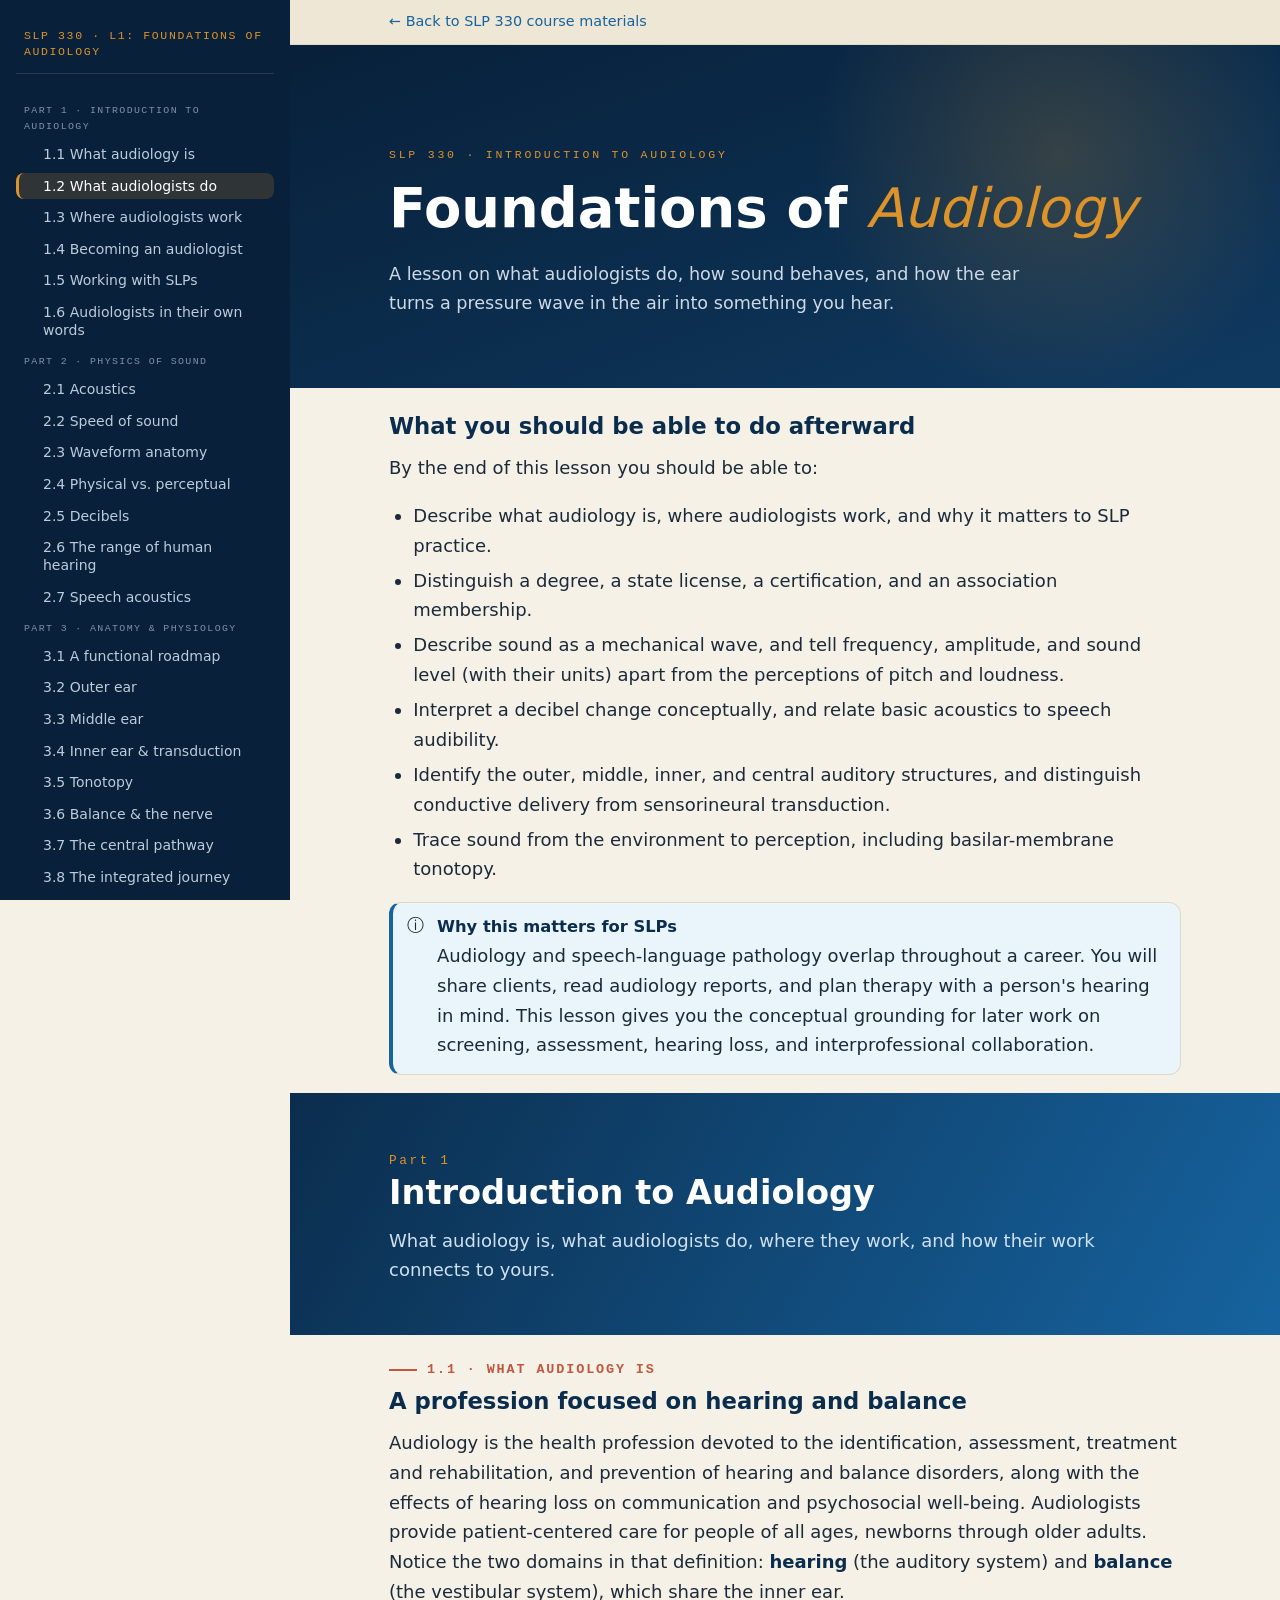
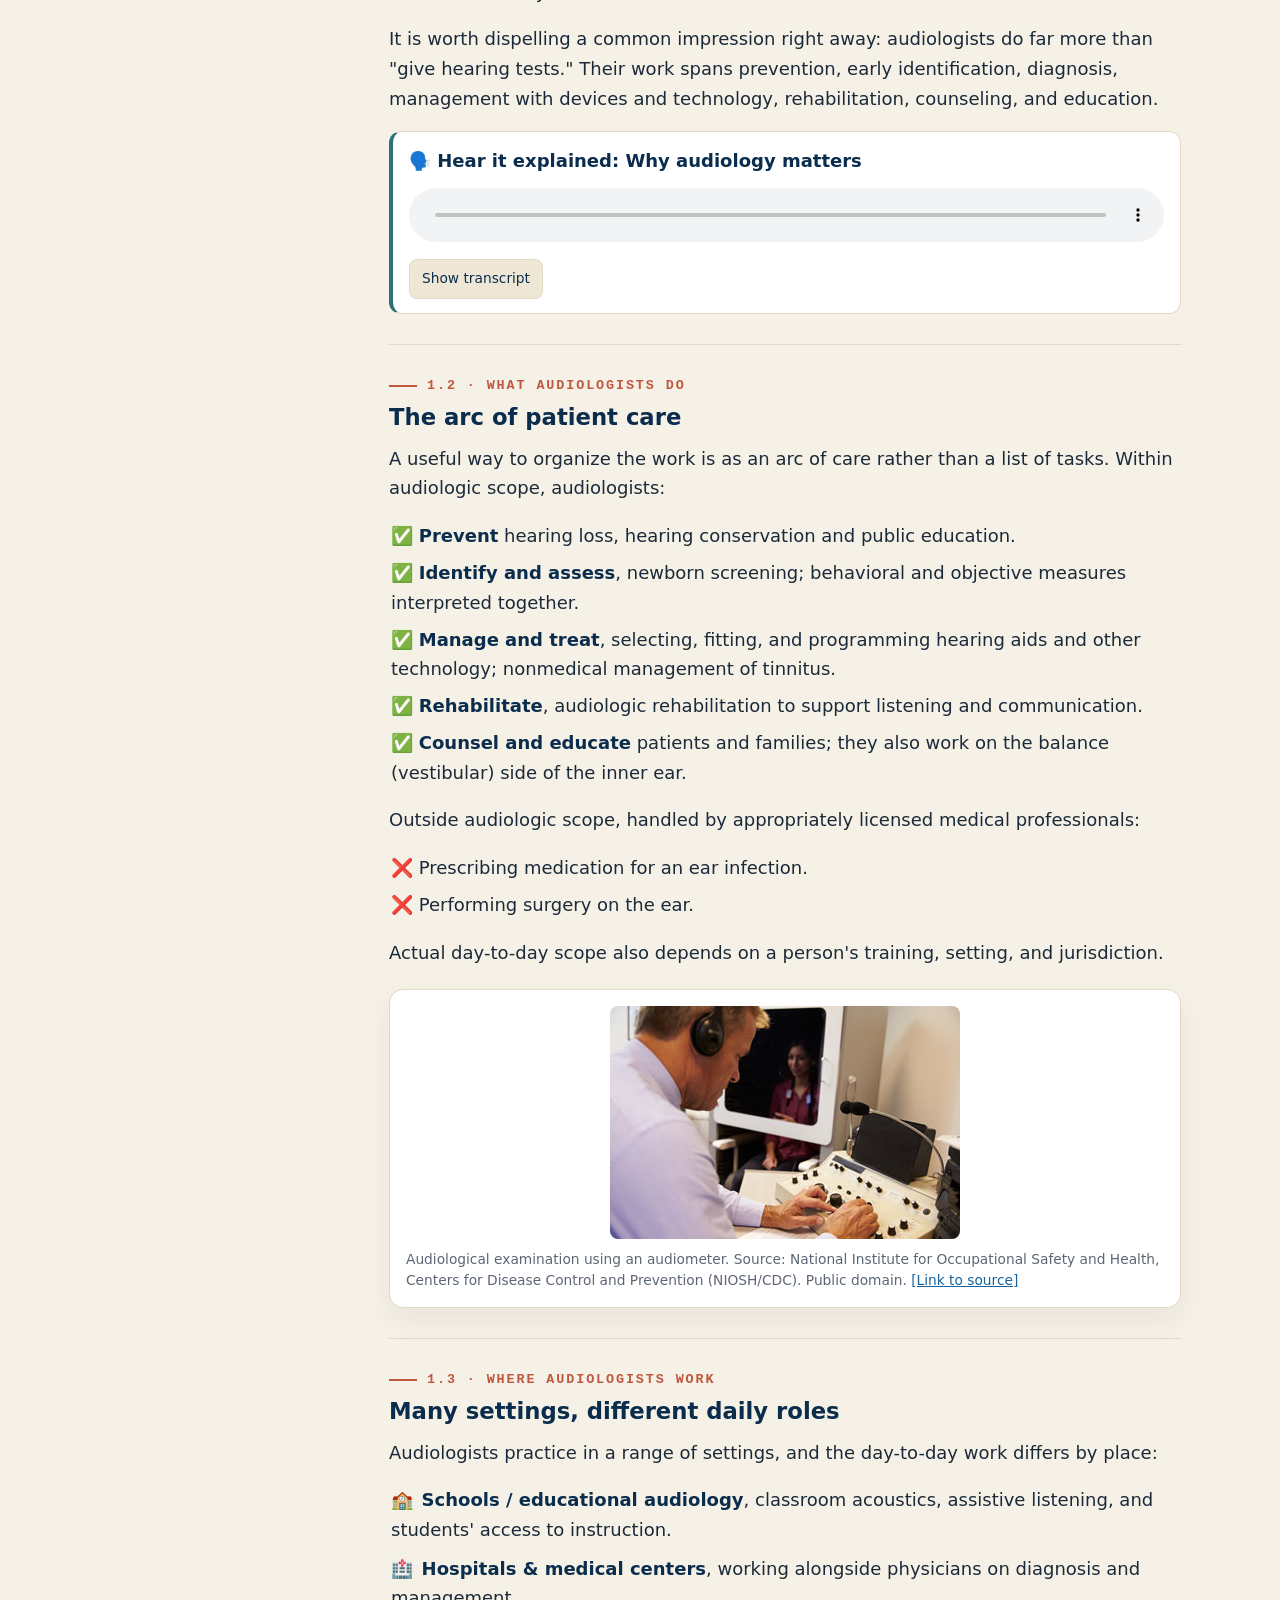
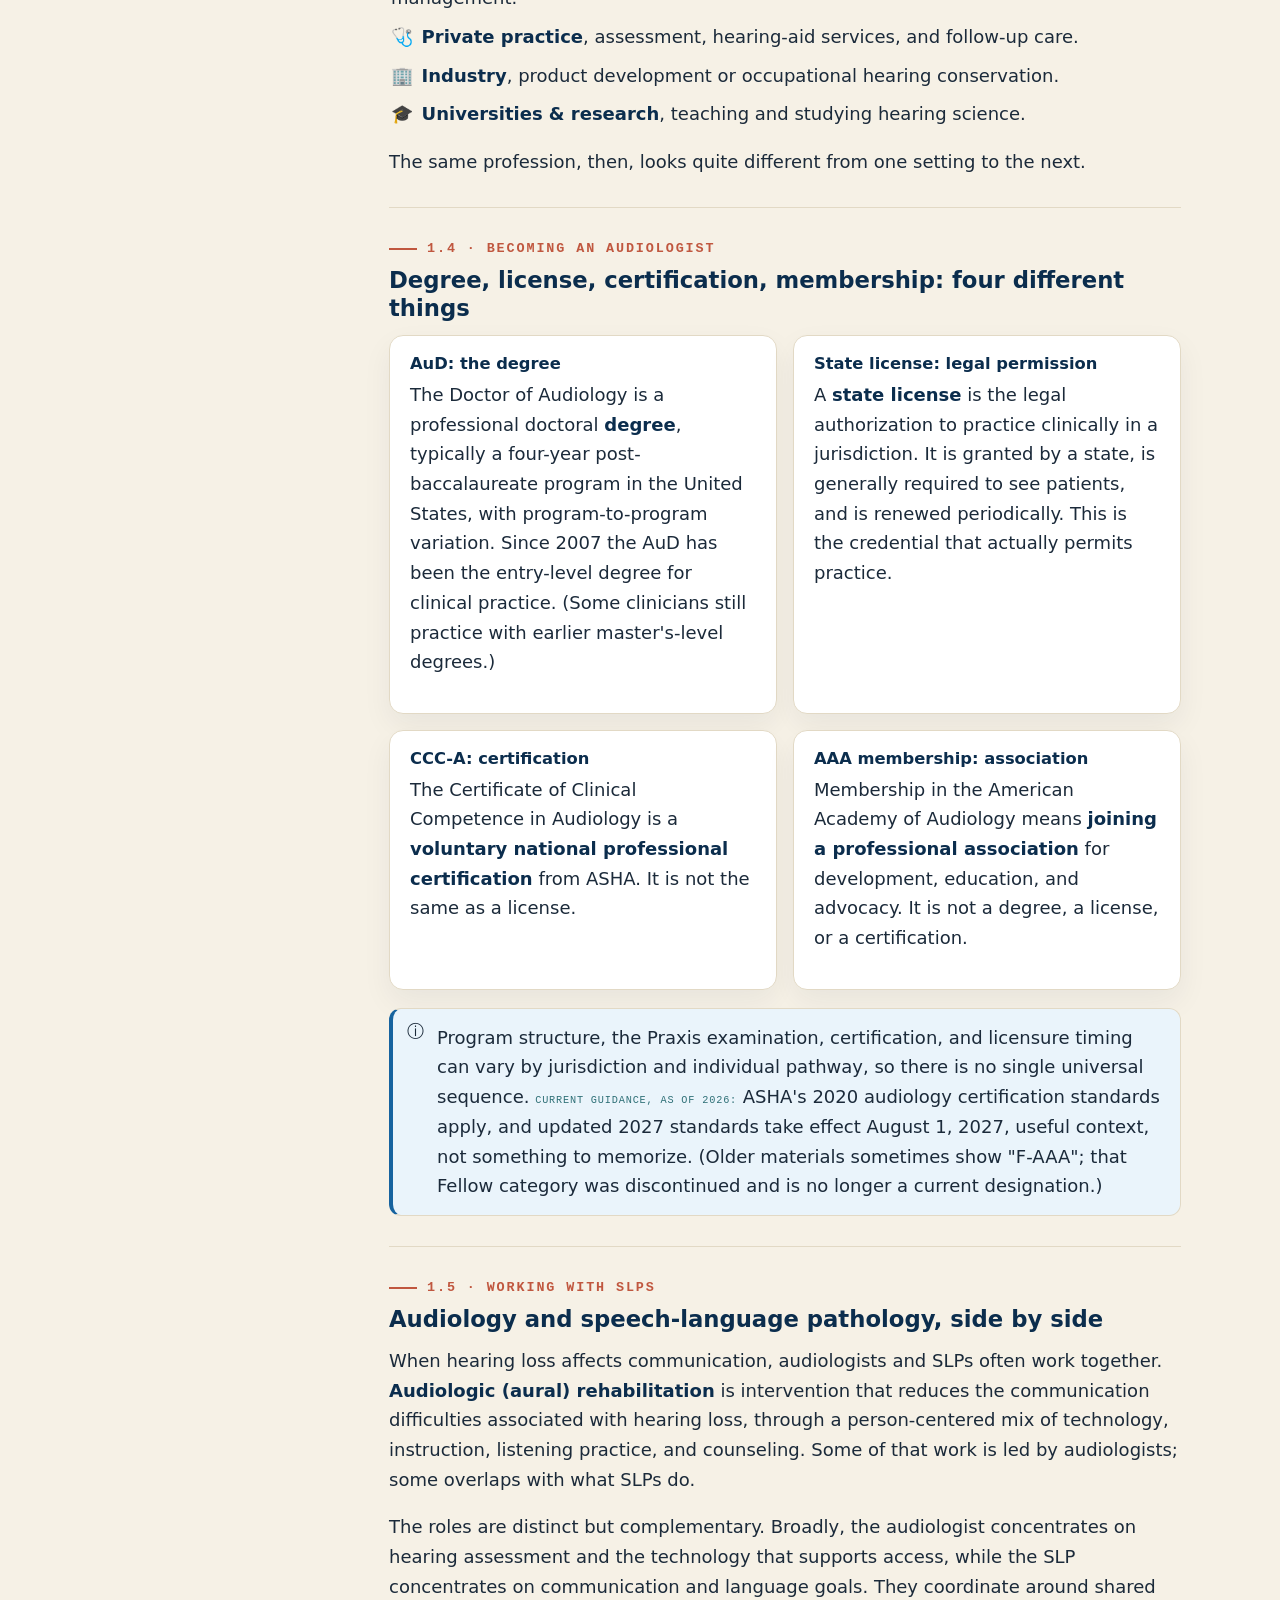
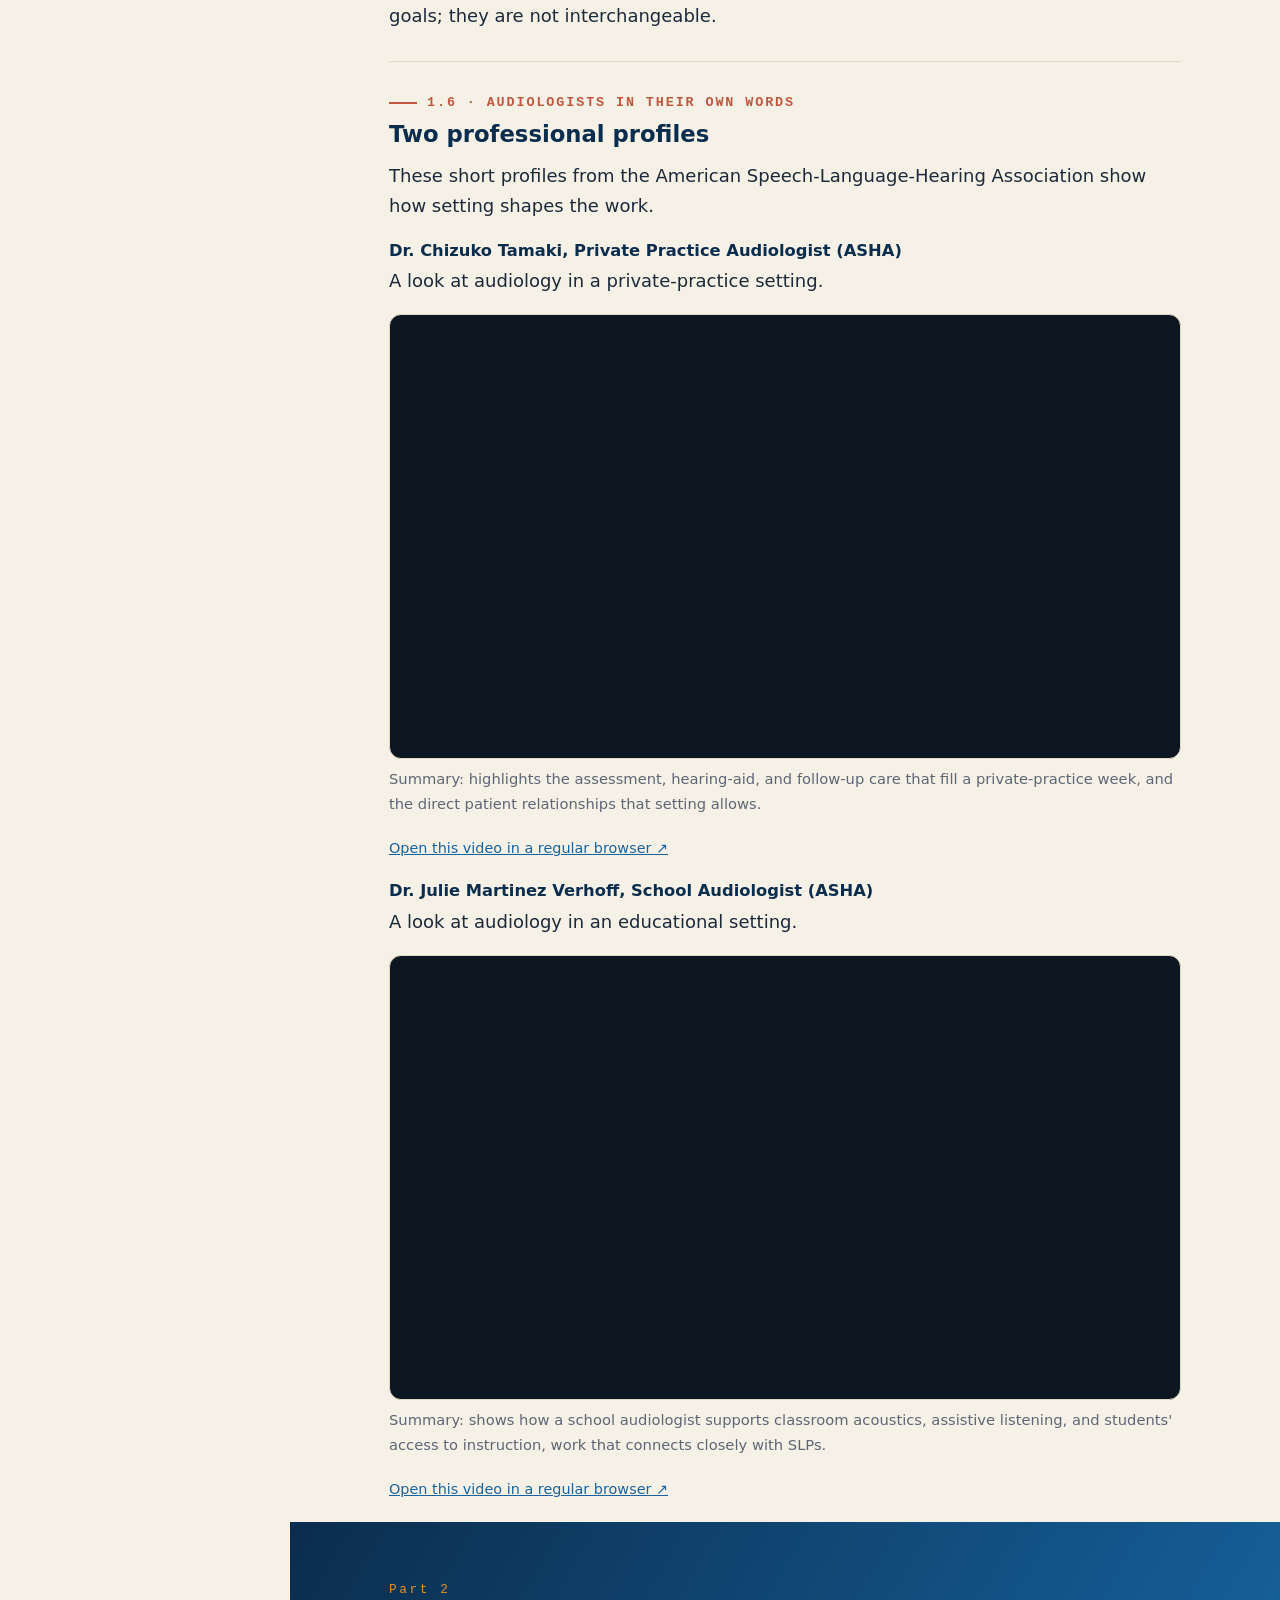
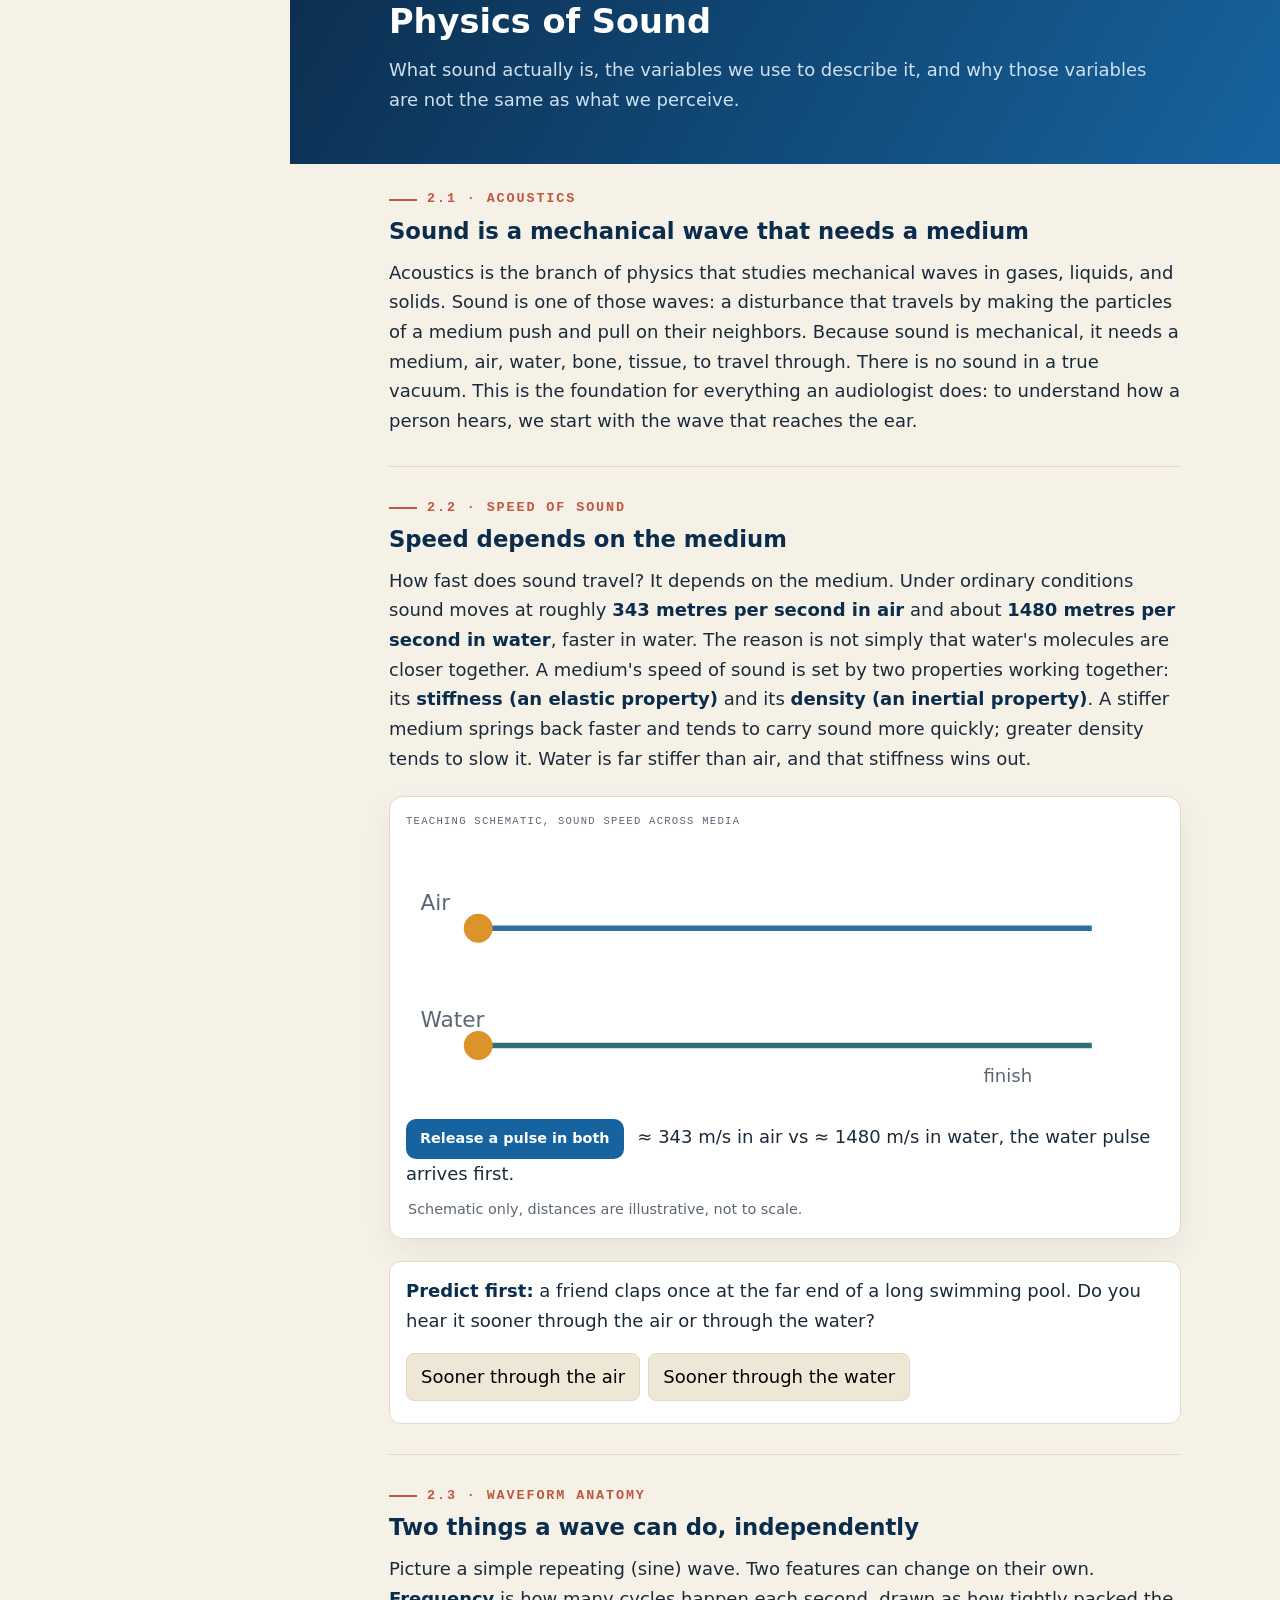
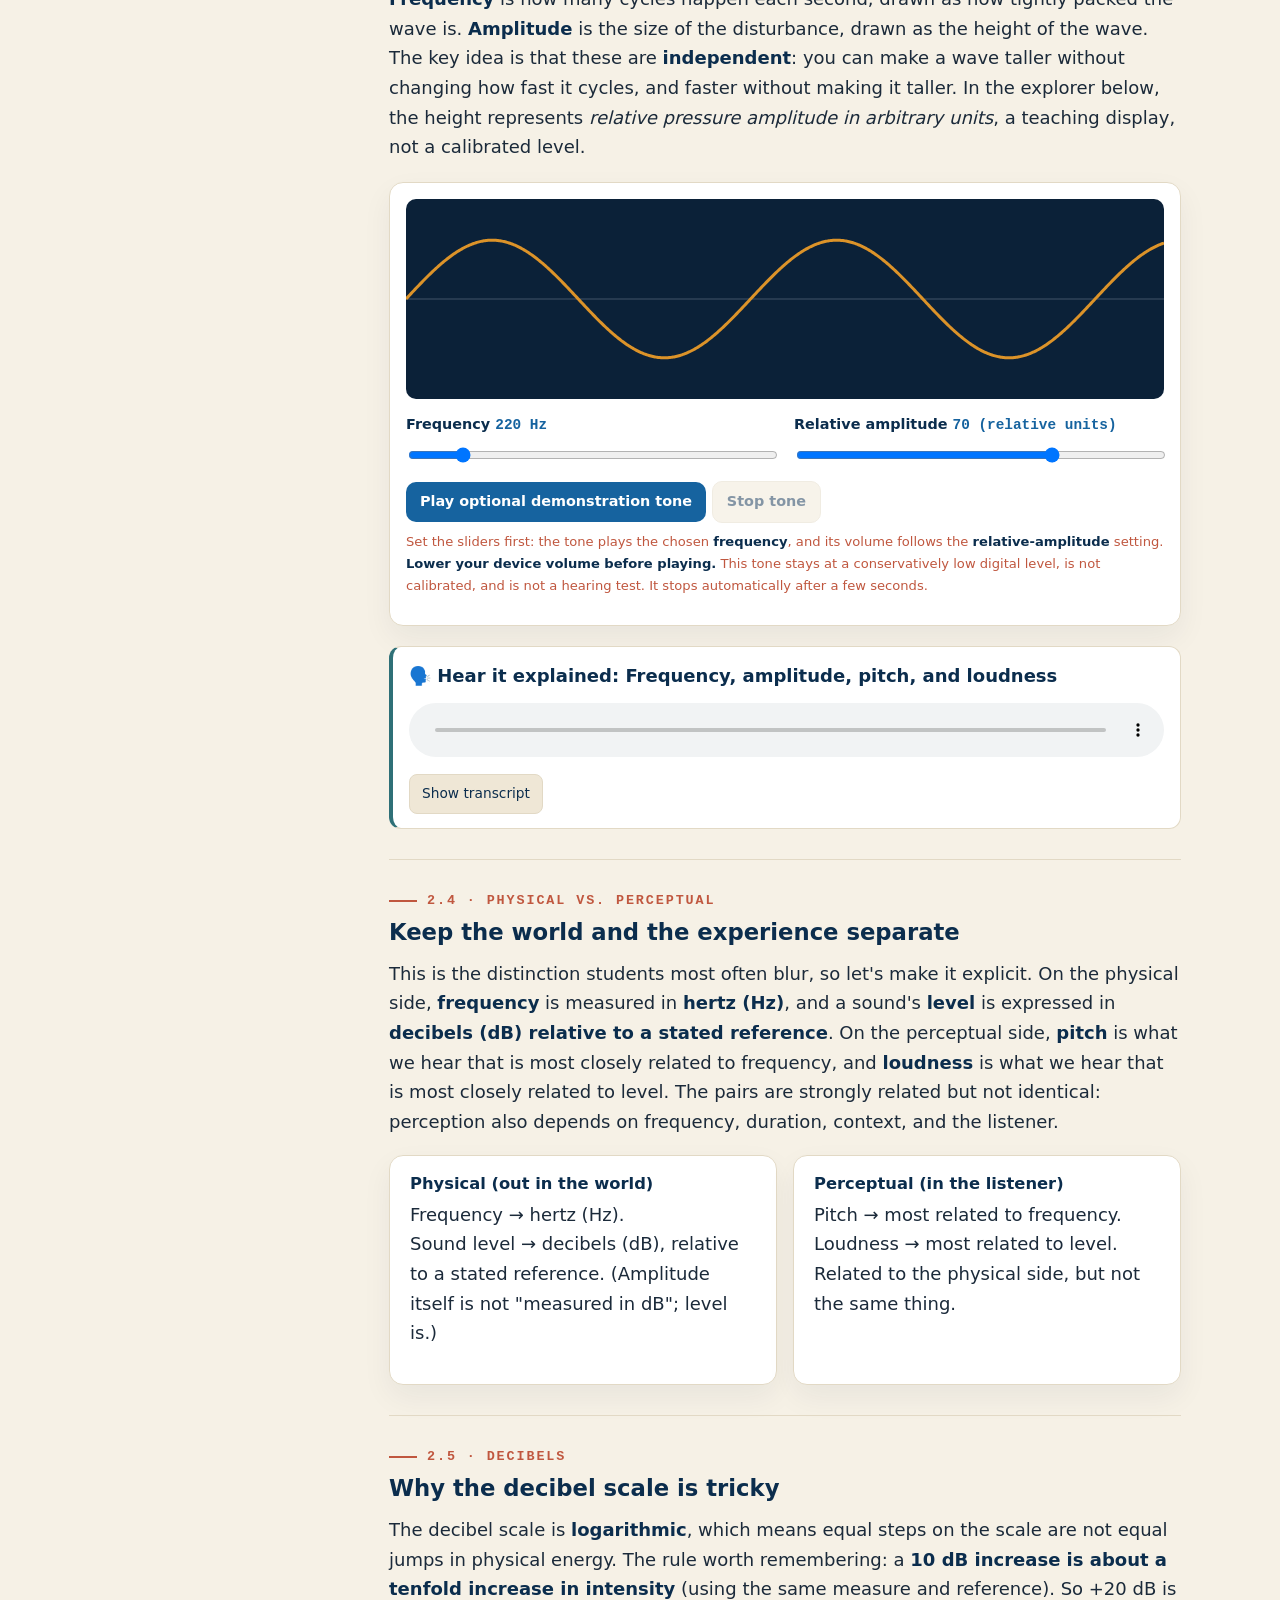
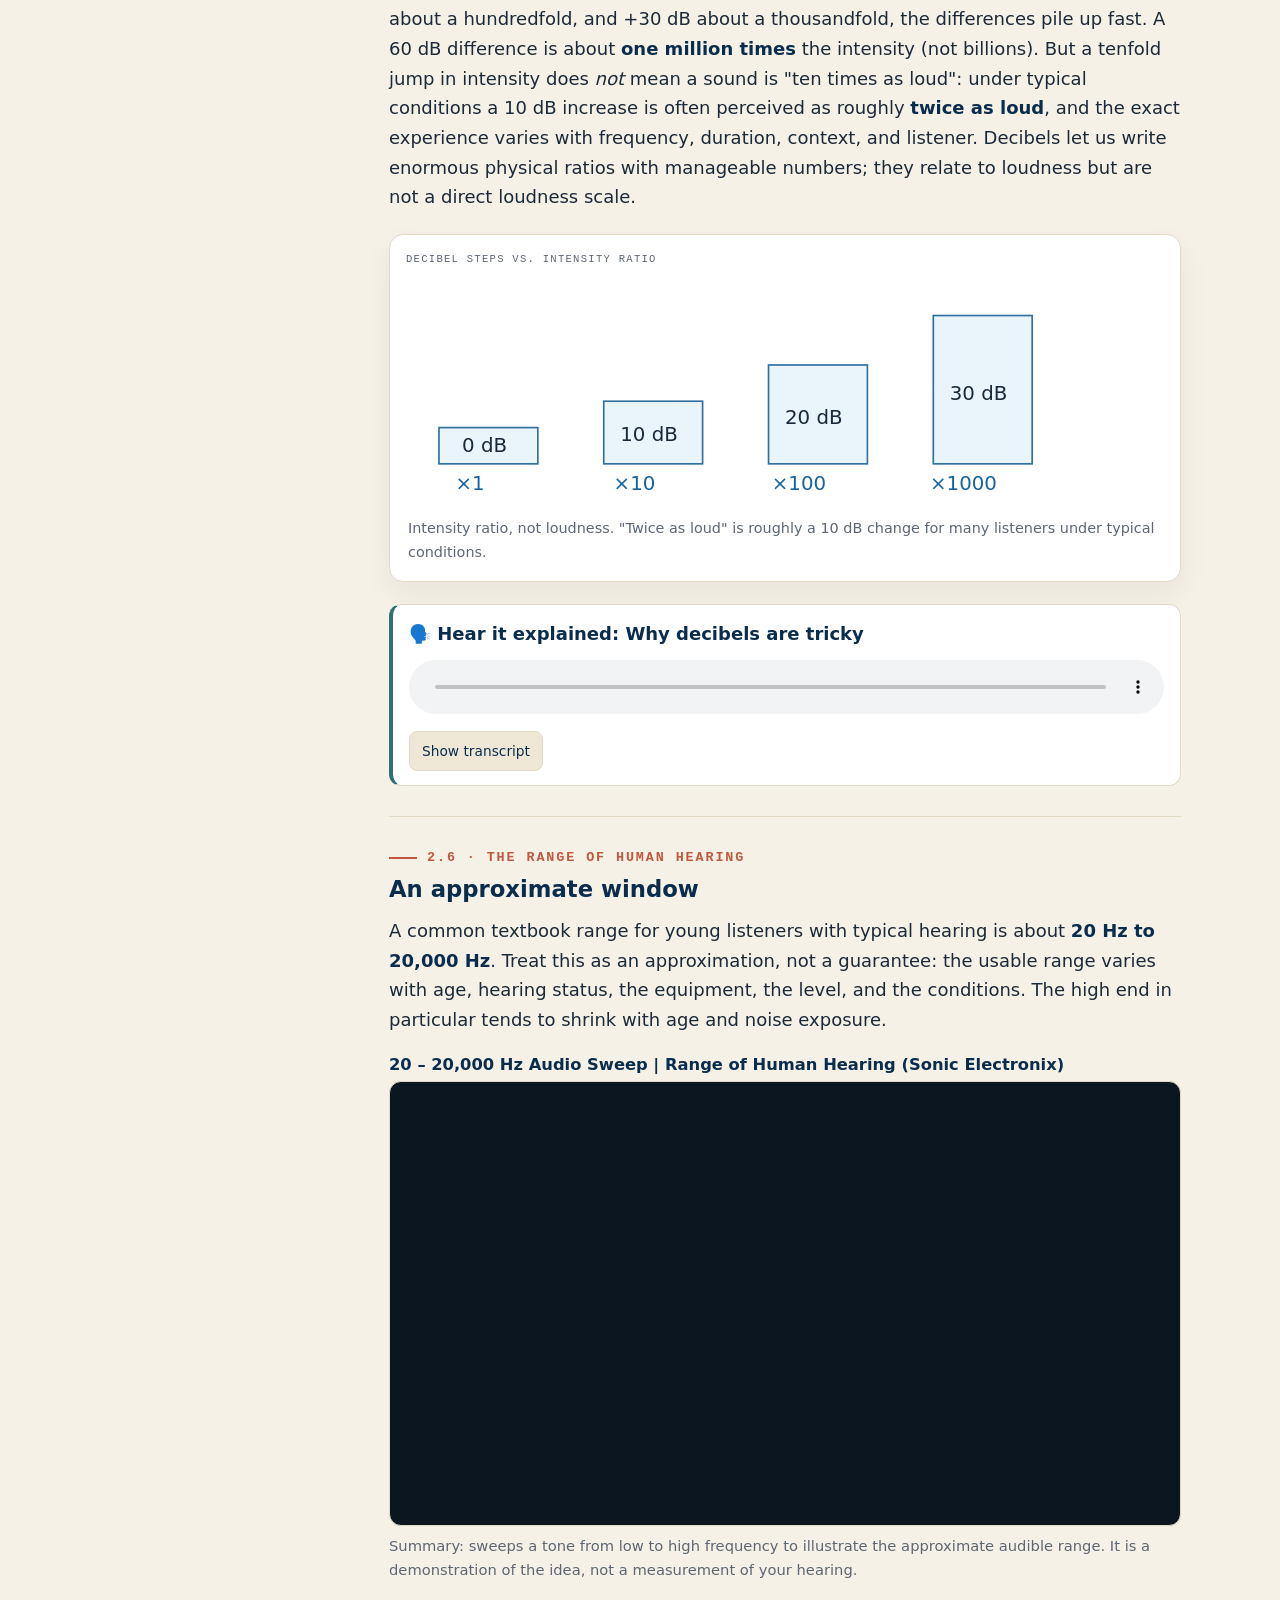
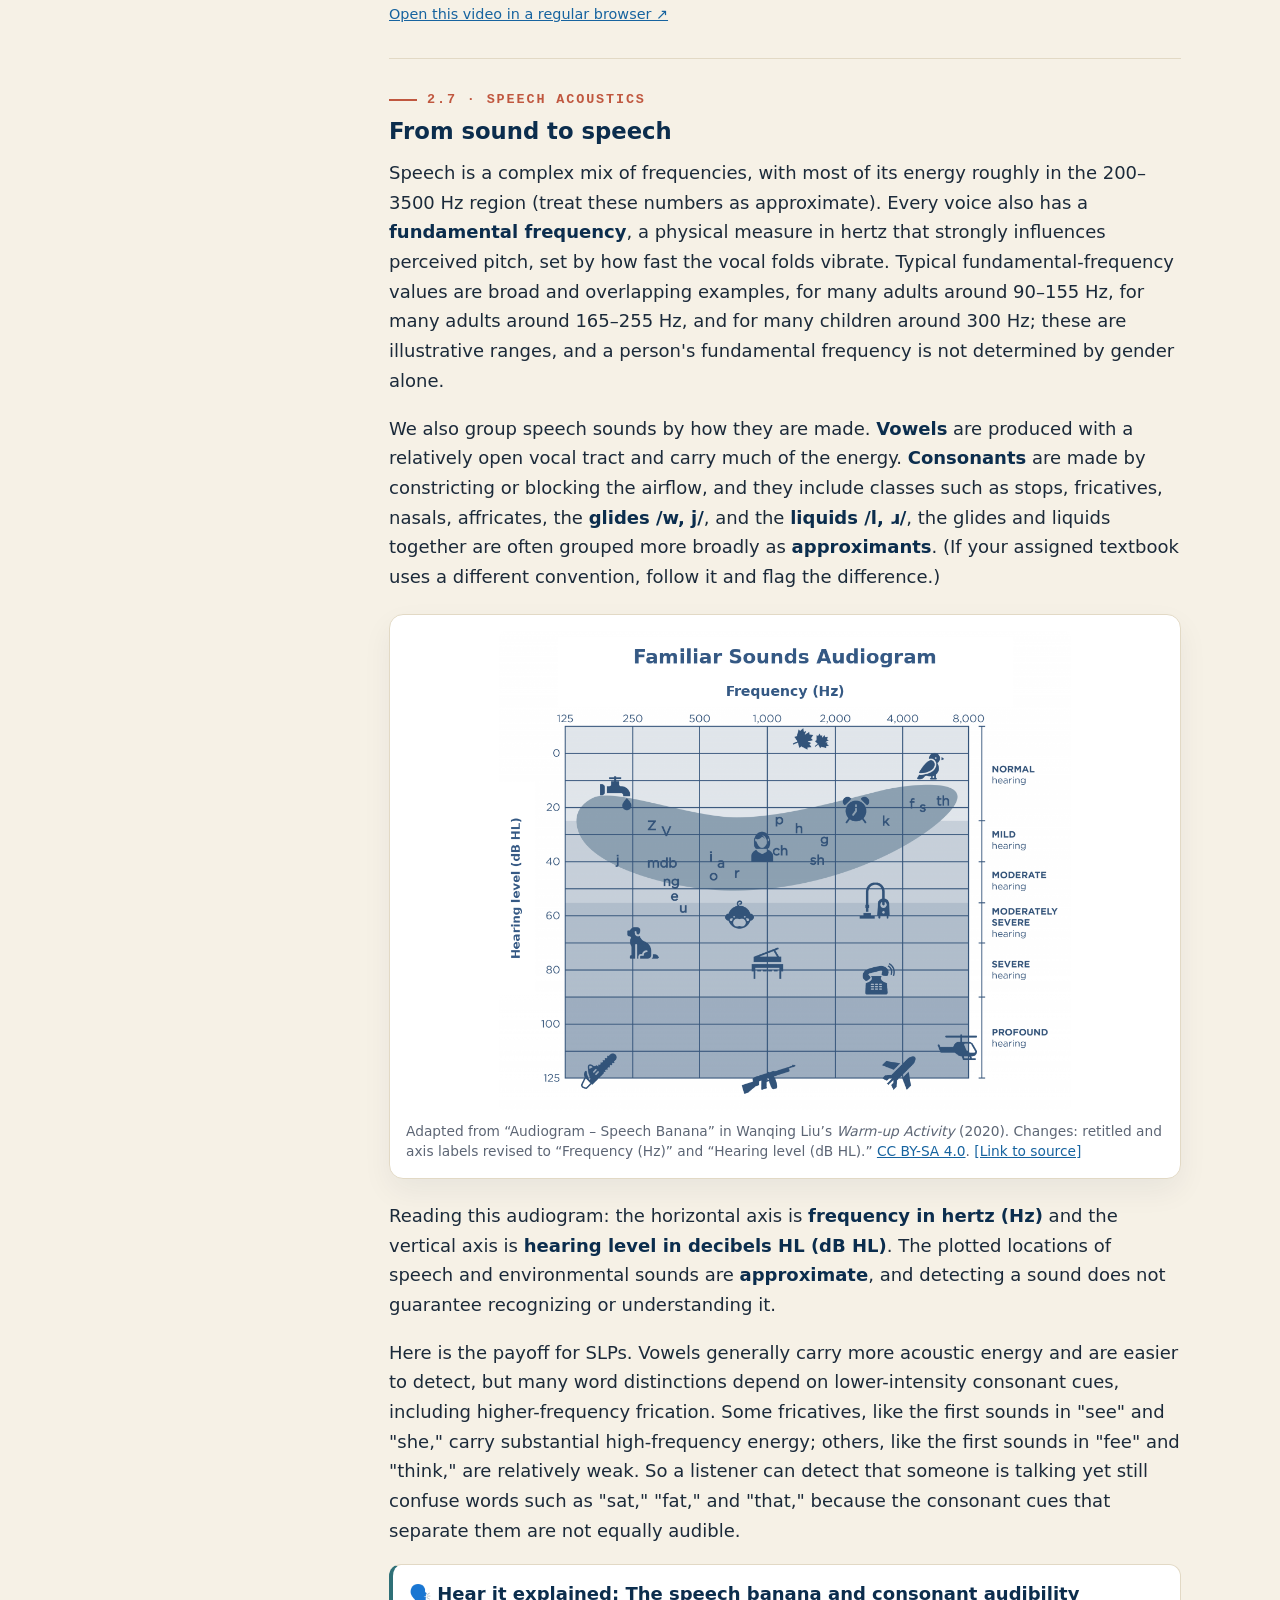
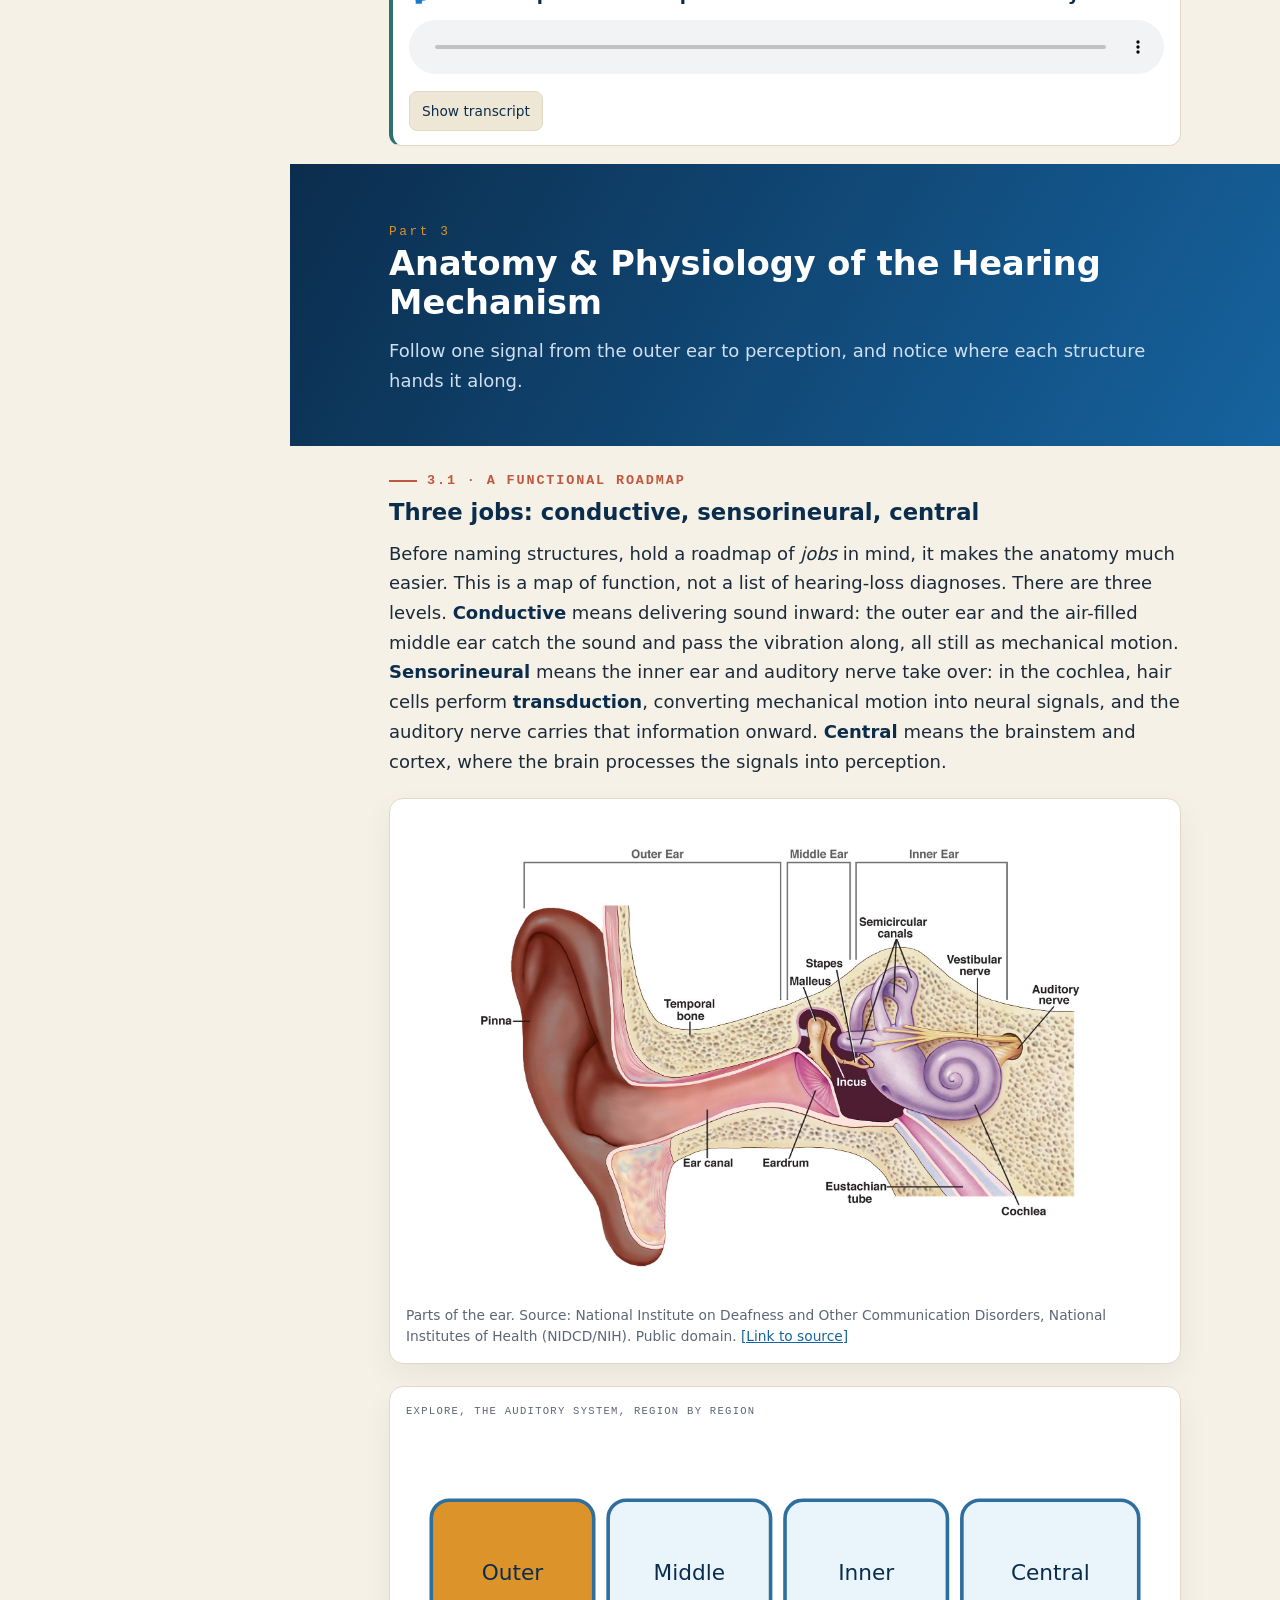
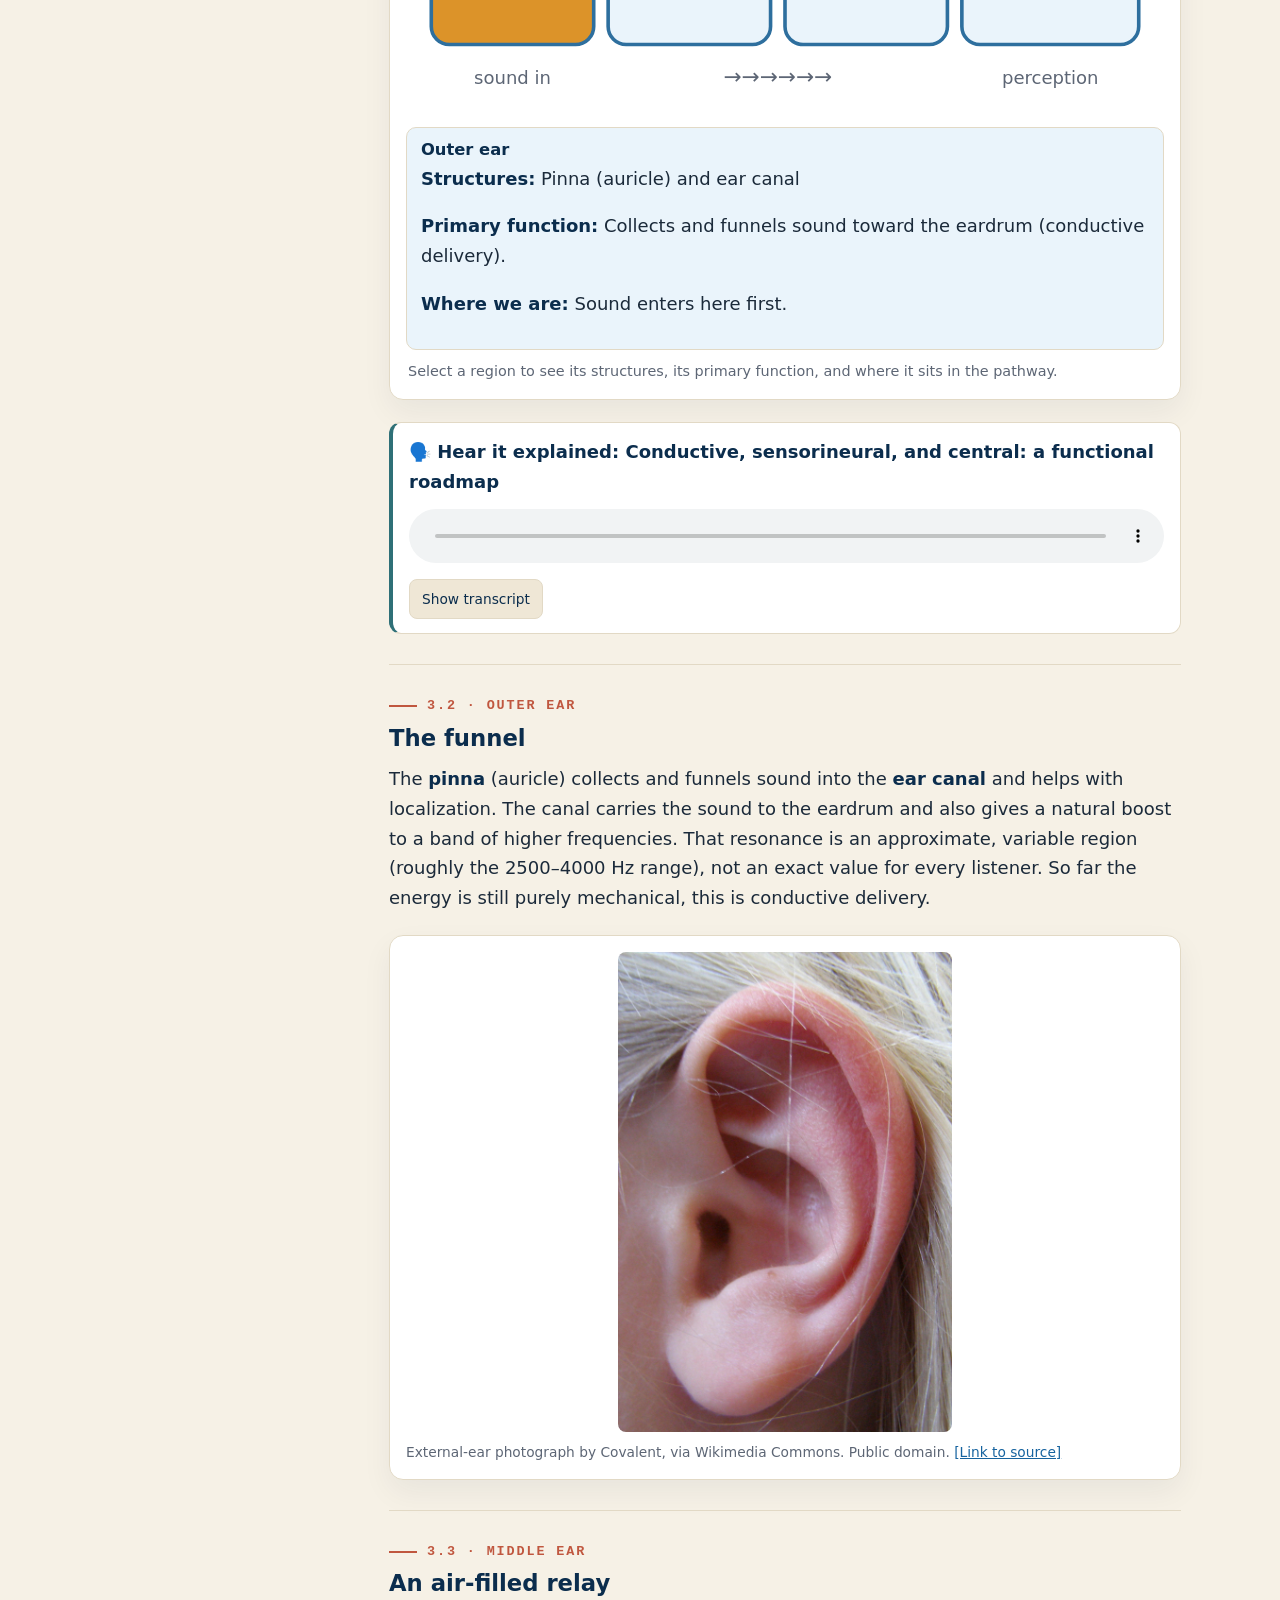
==== commit 03b4fb05: "update" ====
--- a/l1/index.html
+++ b/l1/index.html
@@ -521,7 +521,7 @@
     <div class="container">
       <p class="kicker" id="s-3-7">3.7 · The central pathway</p>
       <h2>Multistage, and substantially bilateral</h2>
-      <p>Once the signal reaches CN VIII, it enters the central auditory system. This is <strong>not</strong> a single straight wire to one spot in the brain. After the signal enters the <strong>brainstem</strong>, auditory information is distributed through pathways on <strong>both sides</strong>, passing through several relay stations. Timing, level, frequency, and spatial information are analyzed at multiple stages along the way, so location processing does not wait until the cortex. By the time signals reach the <strong>auditory cortex</strong>, a great deal of analysis has already happened. Like the cochlea, the cortex carries a tonotopic map.</p>
+      <p>The auditory nerve (CN VIII) carries the signal from the cochlea to the <strong>brainstem</strong>, and there it enters the <strong>central auditory system</strong>. This is <strong>not</strong> a single straight wire to one spot in the brain. From the brainstem, auditory information is distributed through pathways on <strong>both sides</strong>, passing through several relay stations. Timing, level, frequency, and spatial information are analyzed at multiple stages along the way, so location processing does not wait until the cortex. By the time signals reach the <strong>auditory cortex</strong>, a great deal of analysis has already happened. Like the cochlea, the cortex carries a tonotopic map.</p>
 
       <figure class="photo-fig">
         <img src="images/l1_auditory_pathway_peelle_ccby4.png" alt="Schematic of the bilateral auditory neural pathway from the cochlea and auditory nerve through brainstem and thalamic structures to the auditory cortex." loading="lazy">
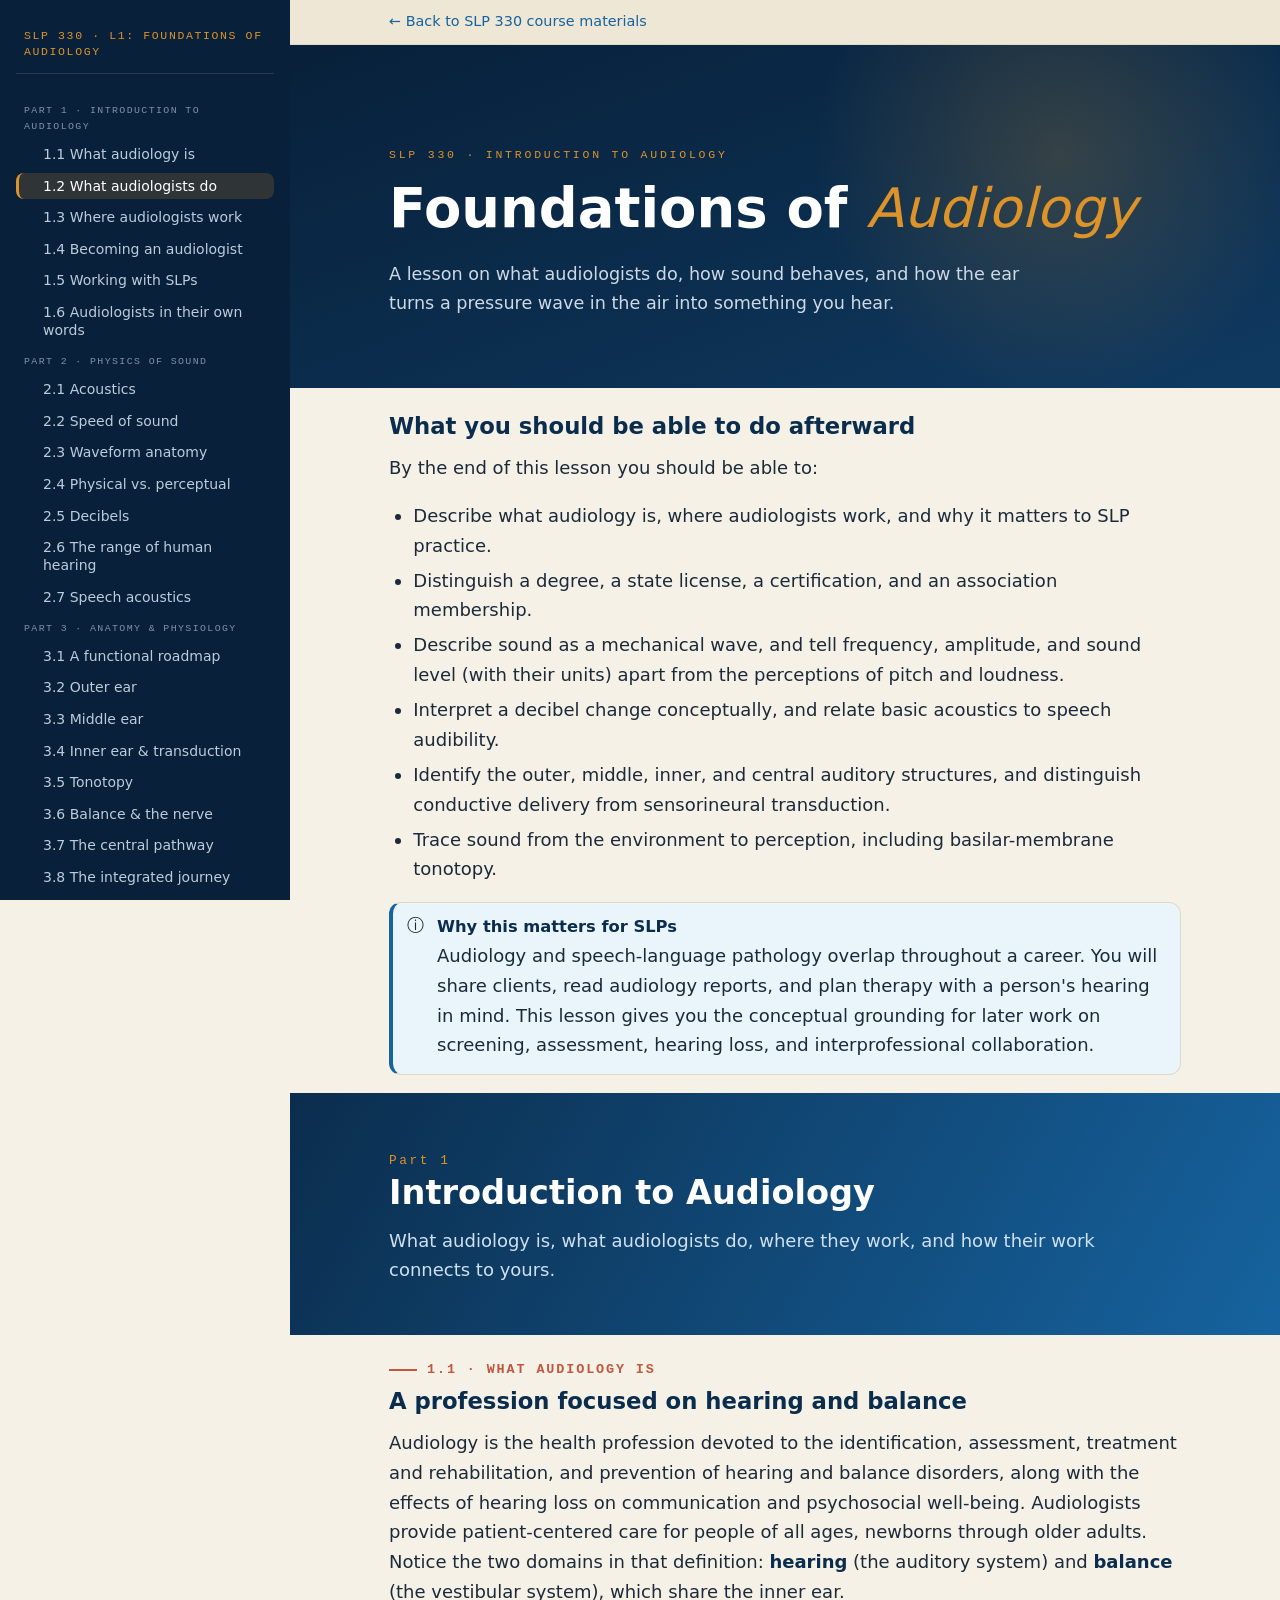
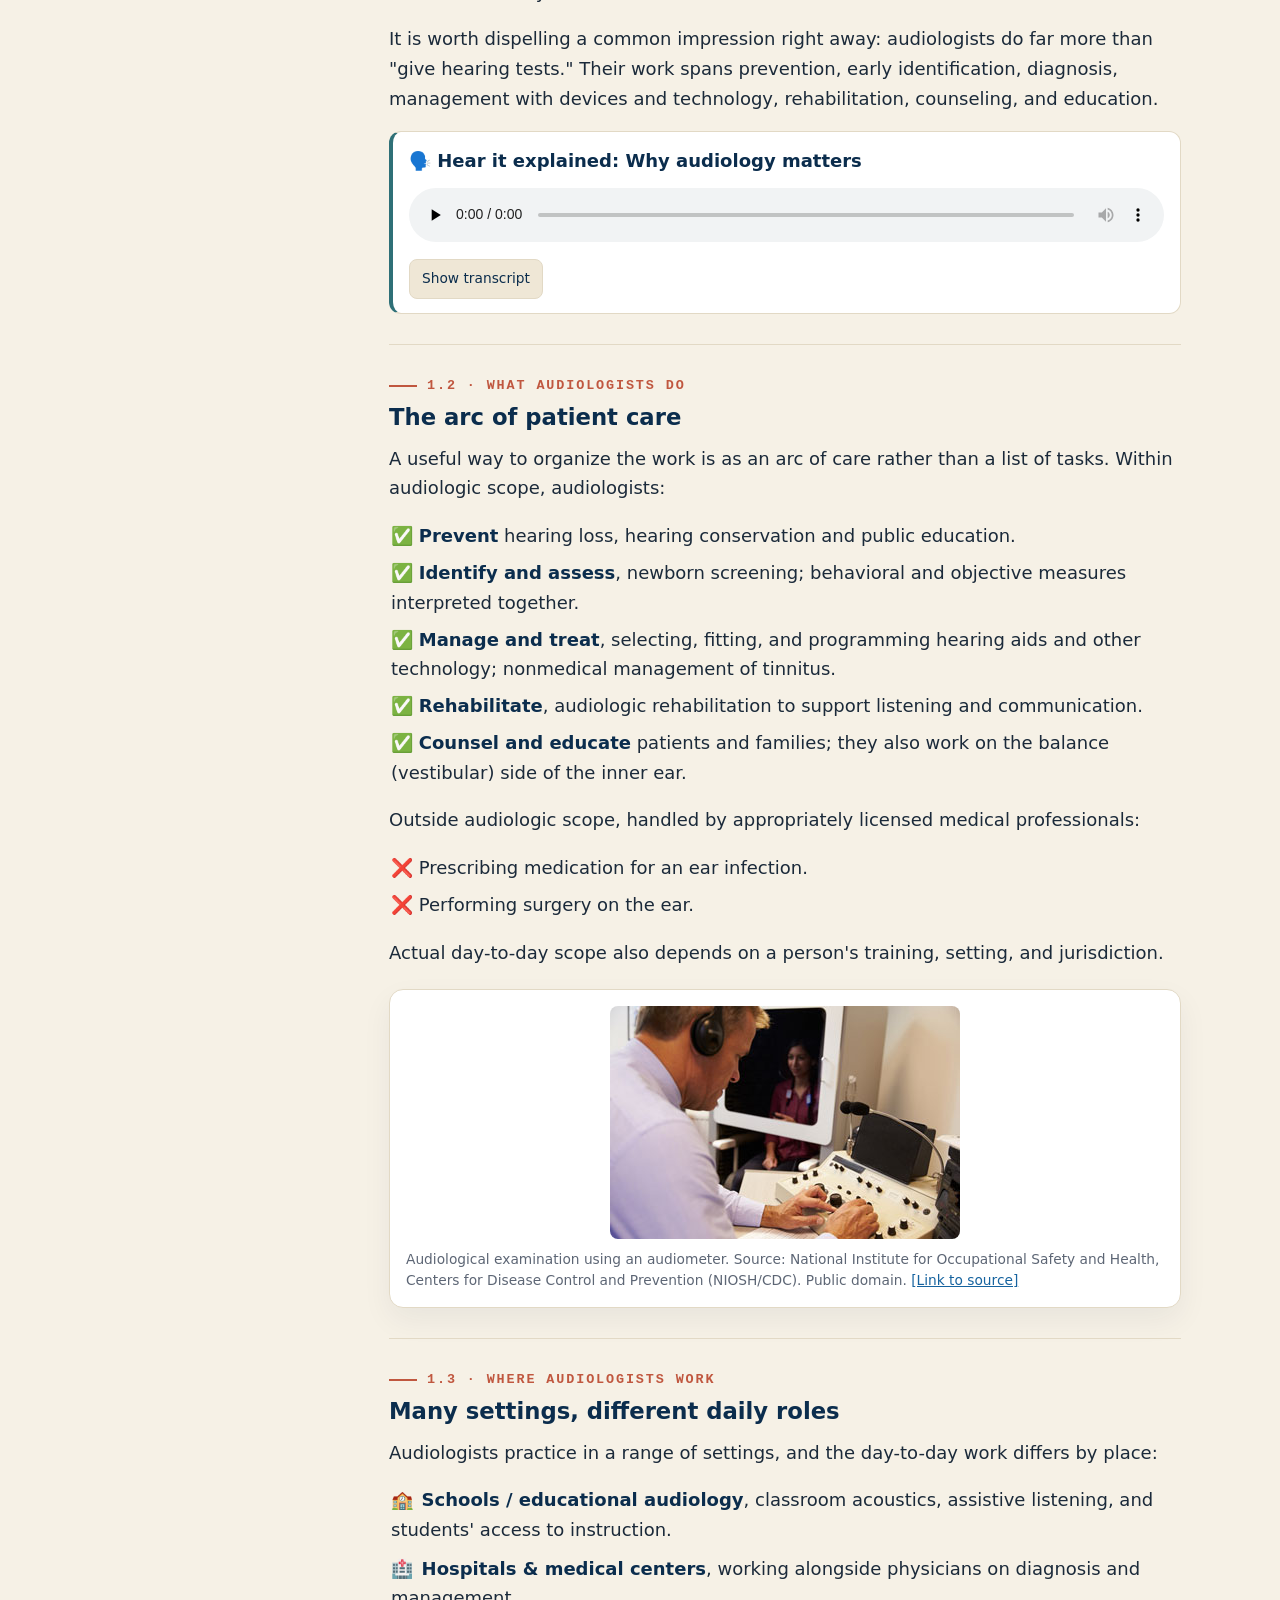
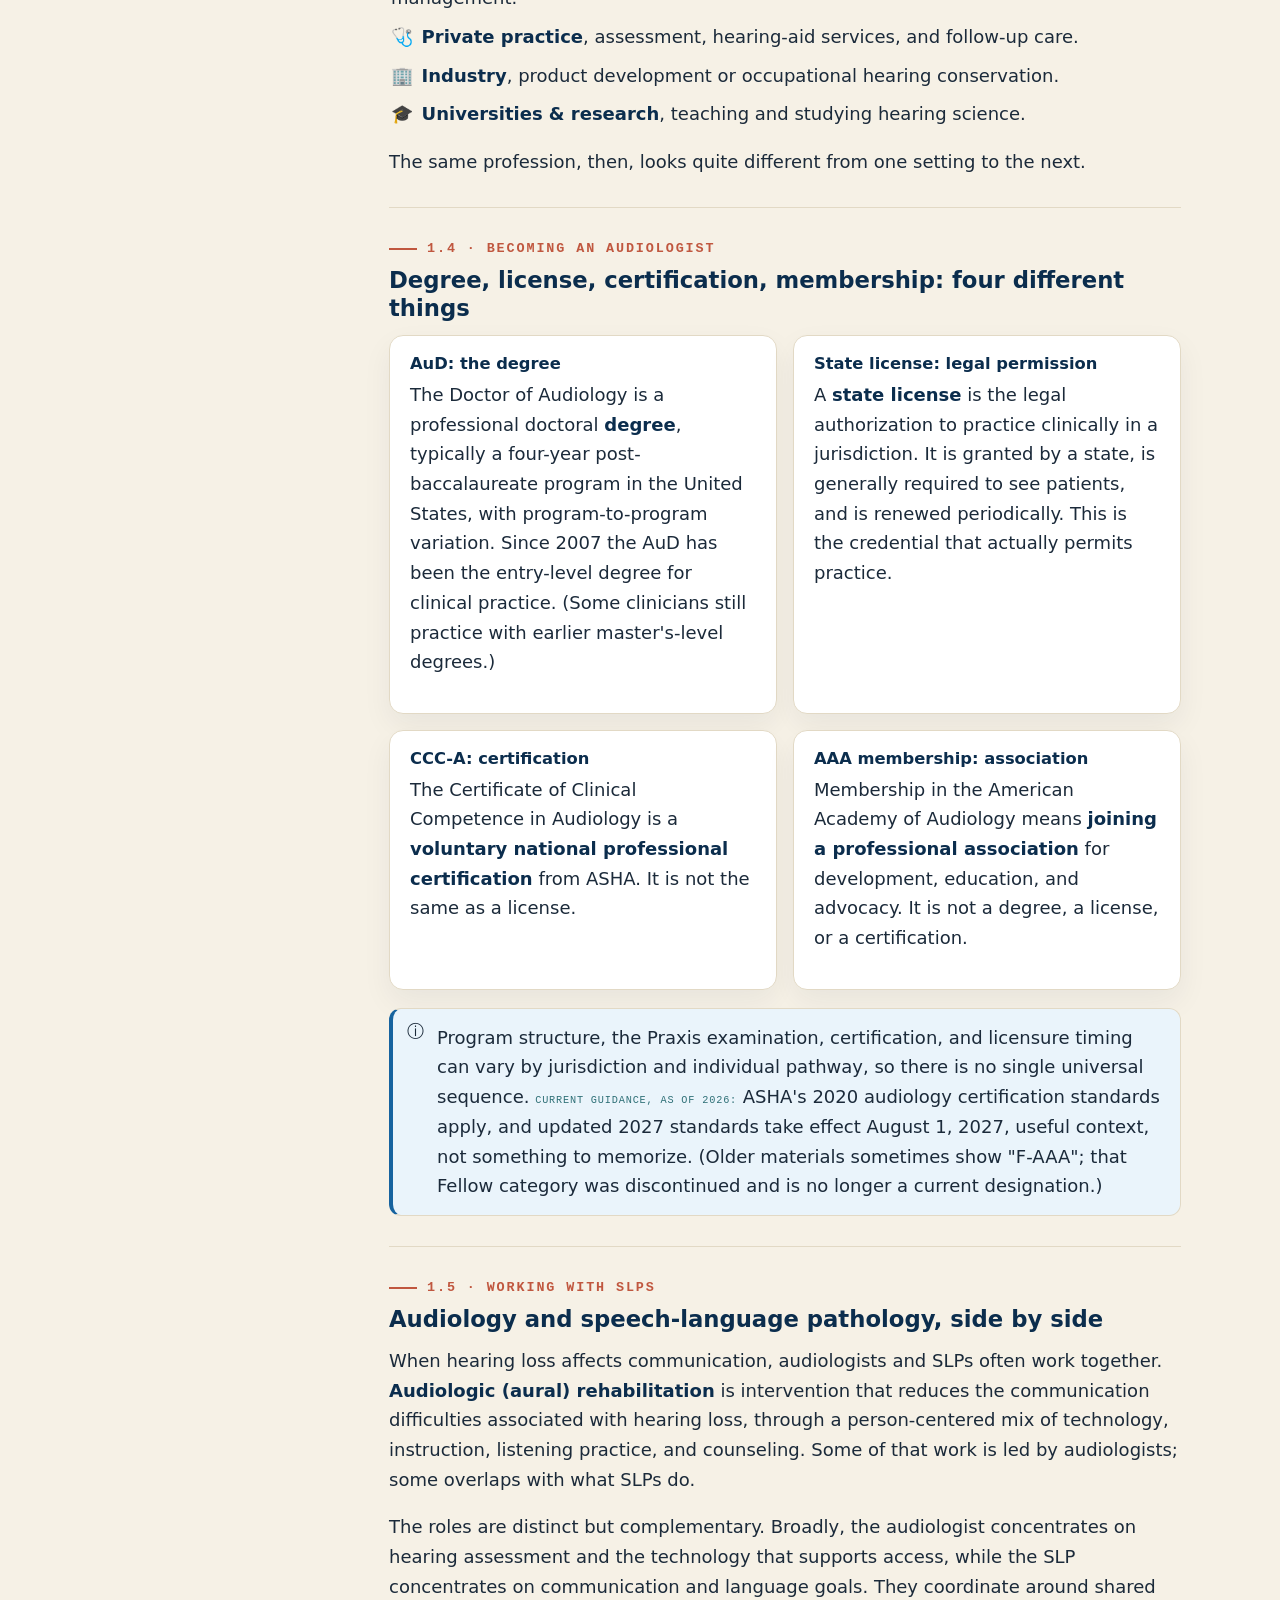
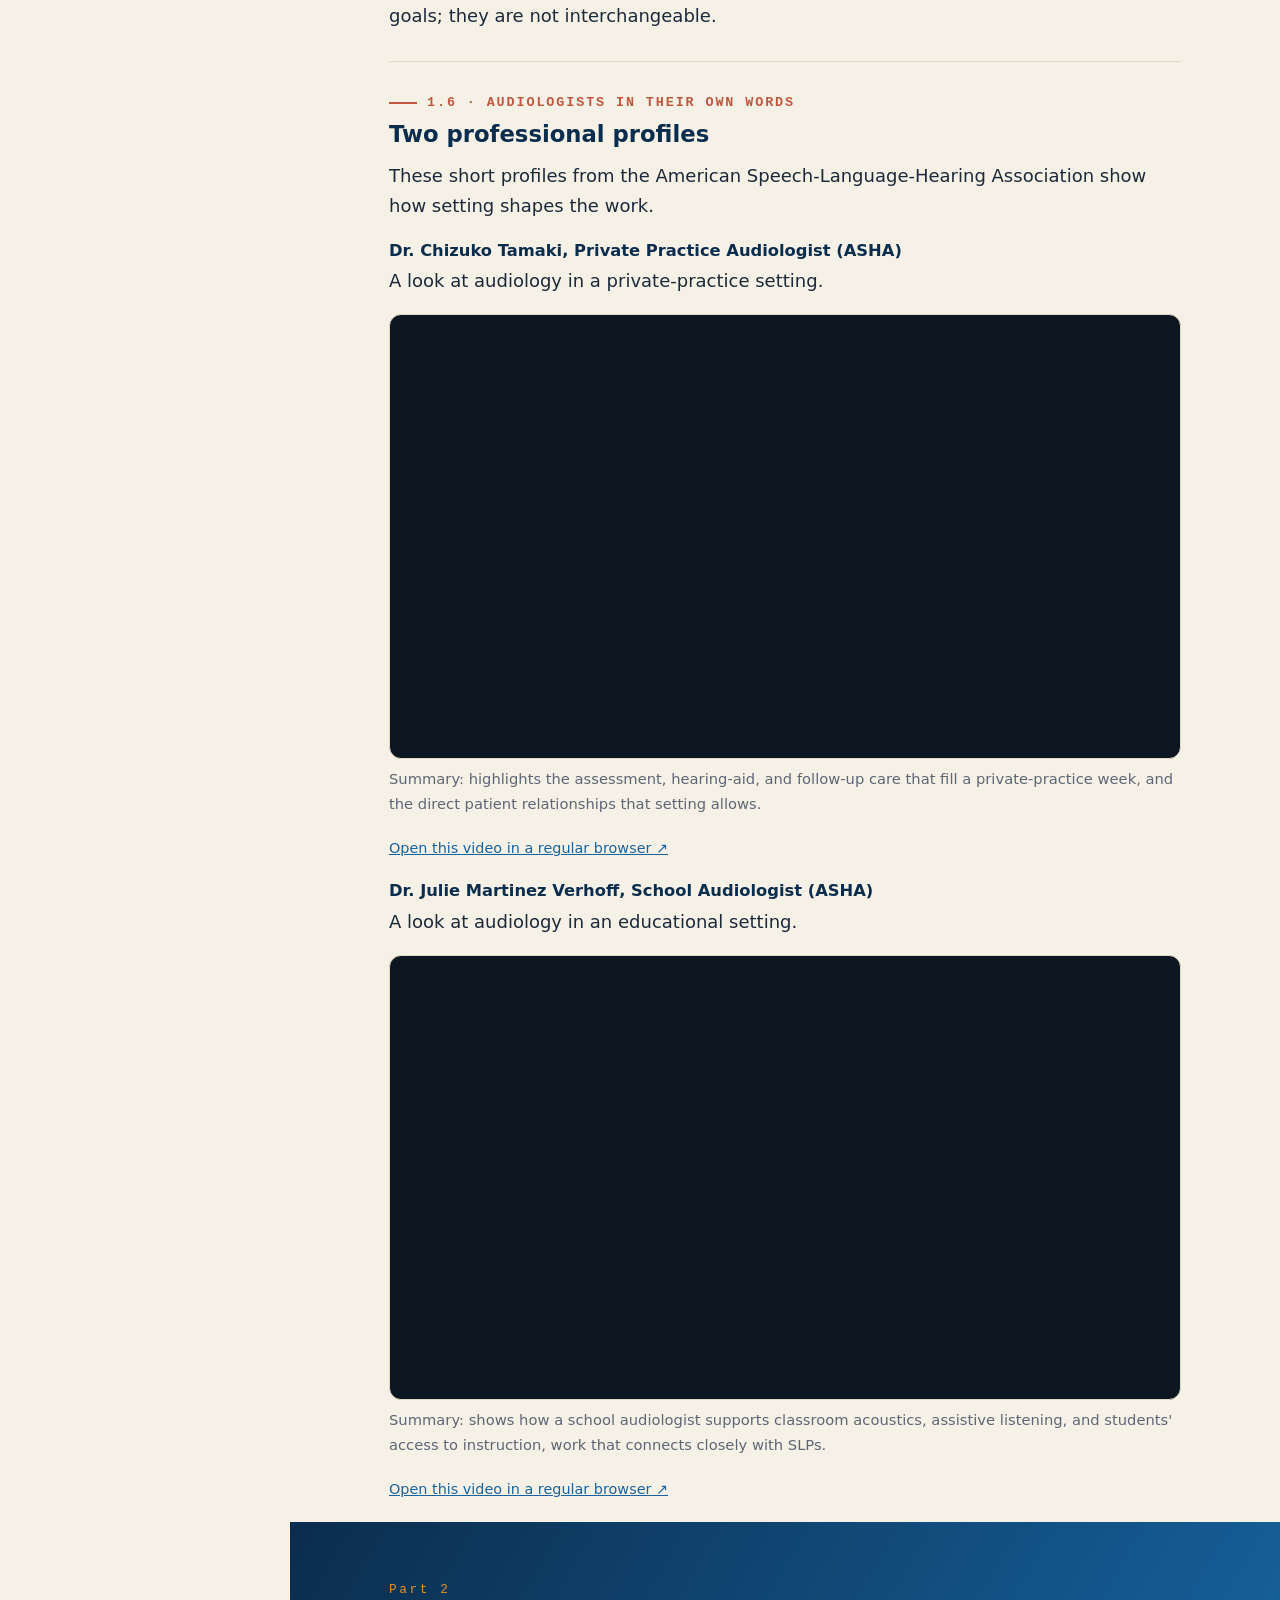
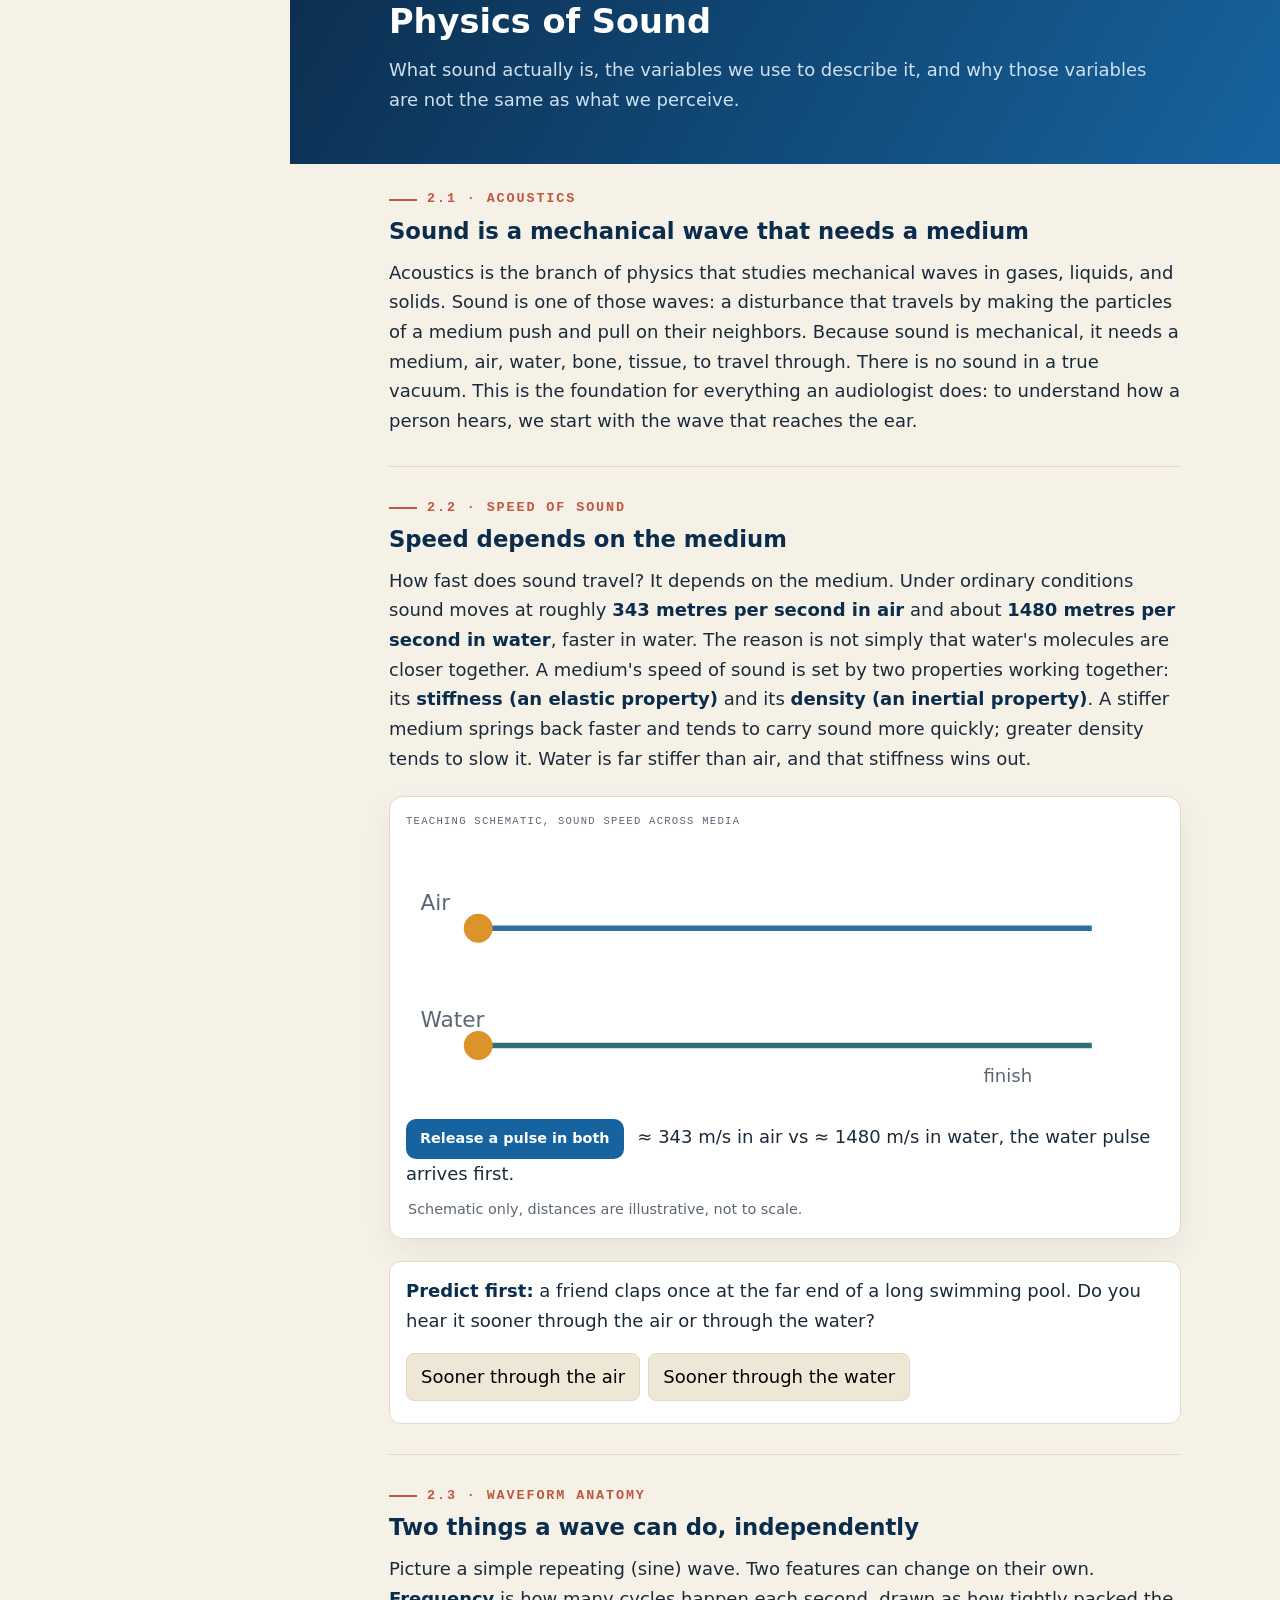
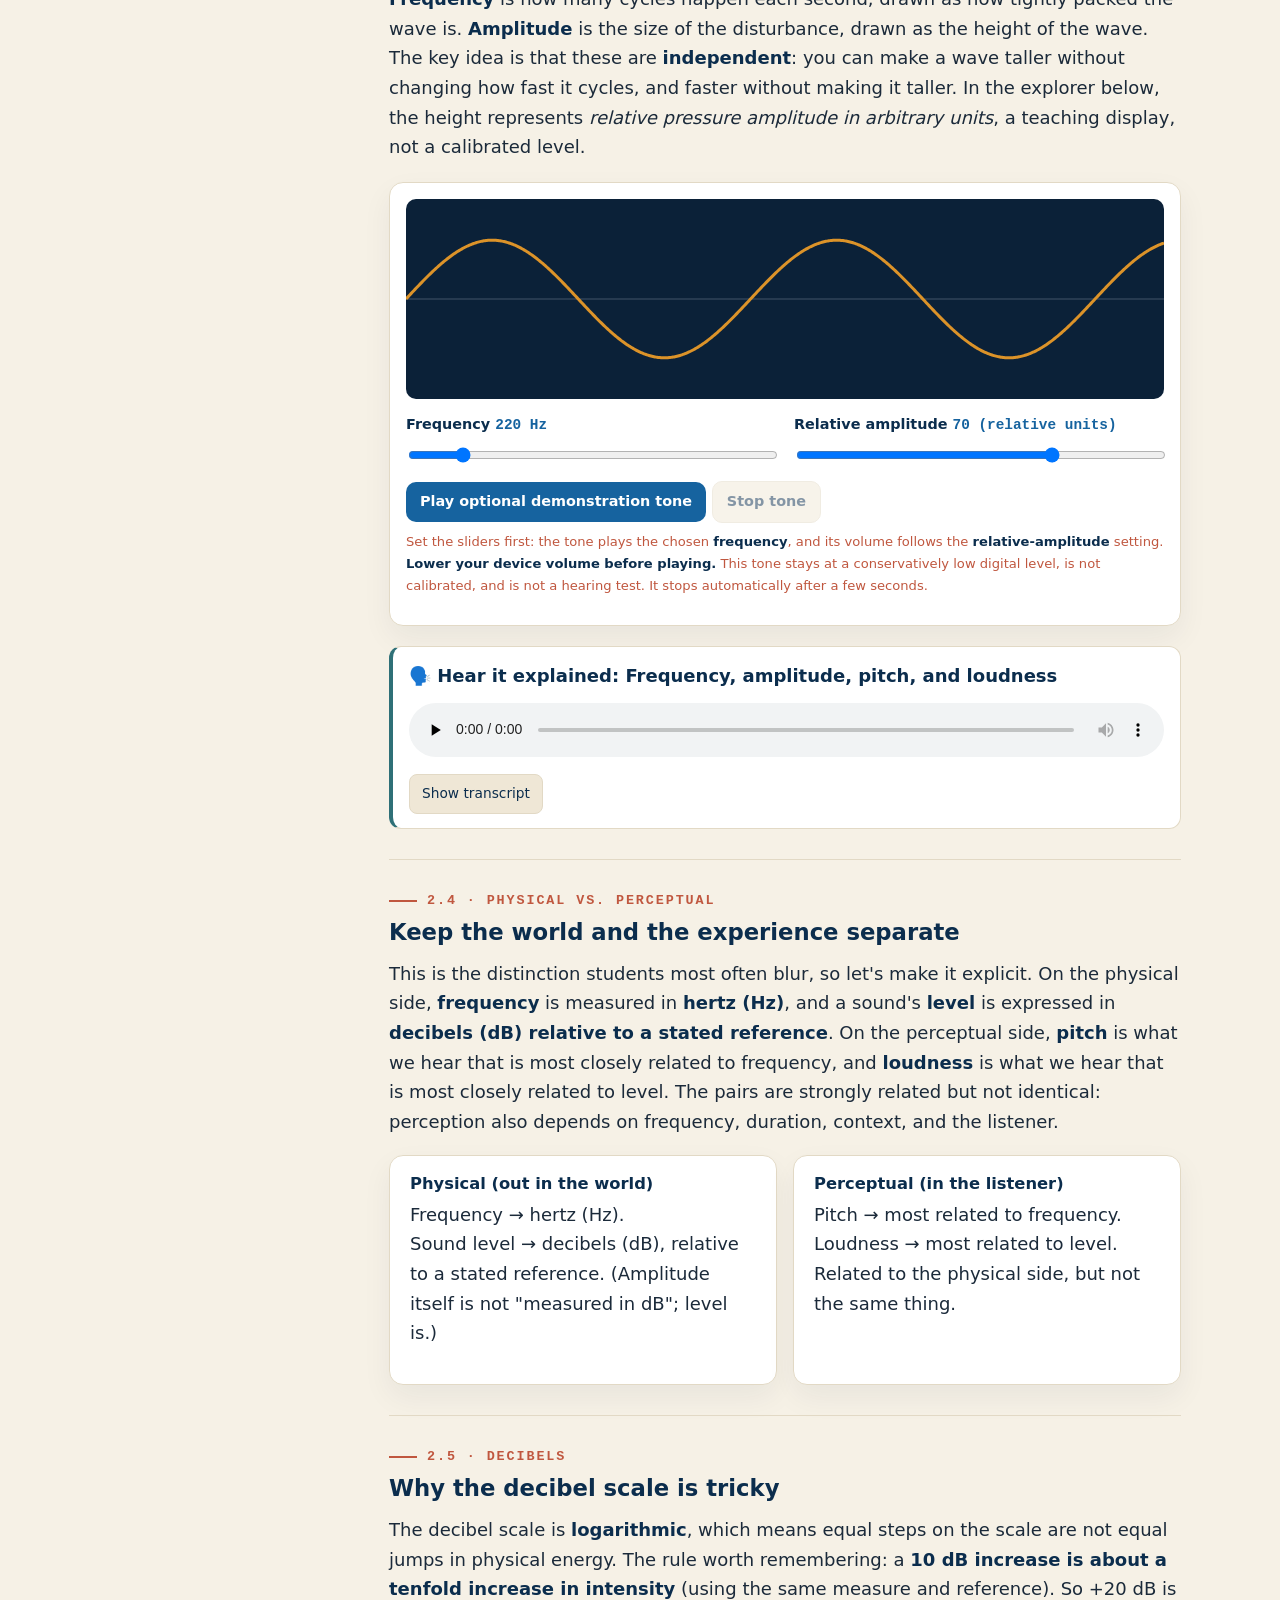
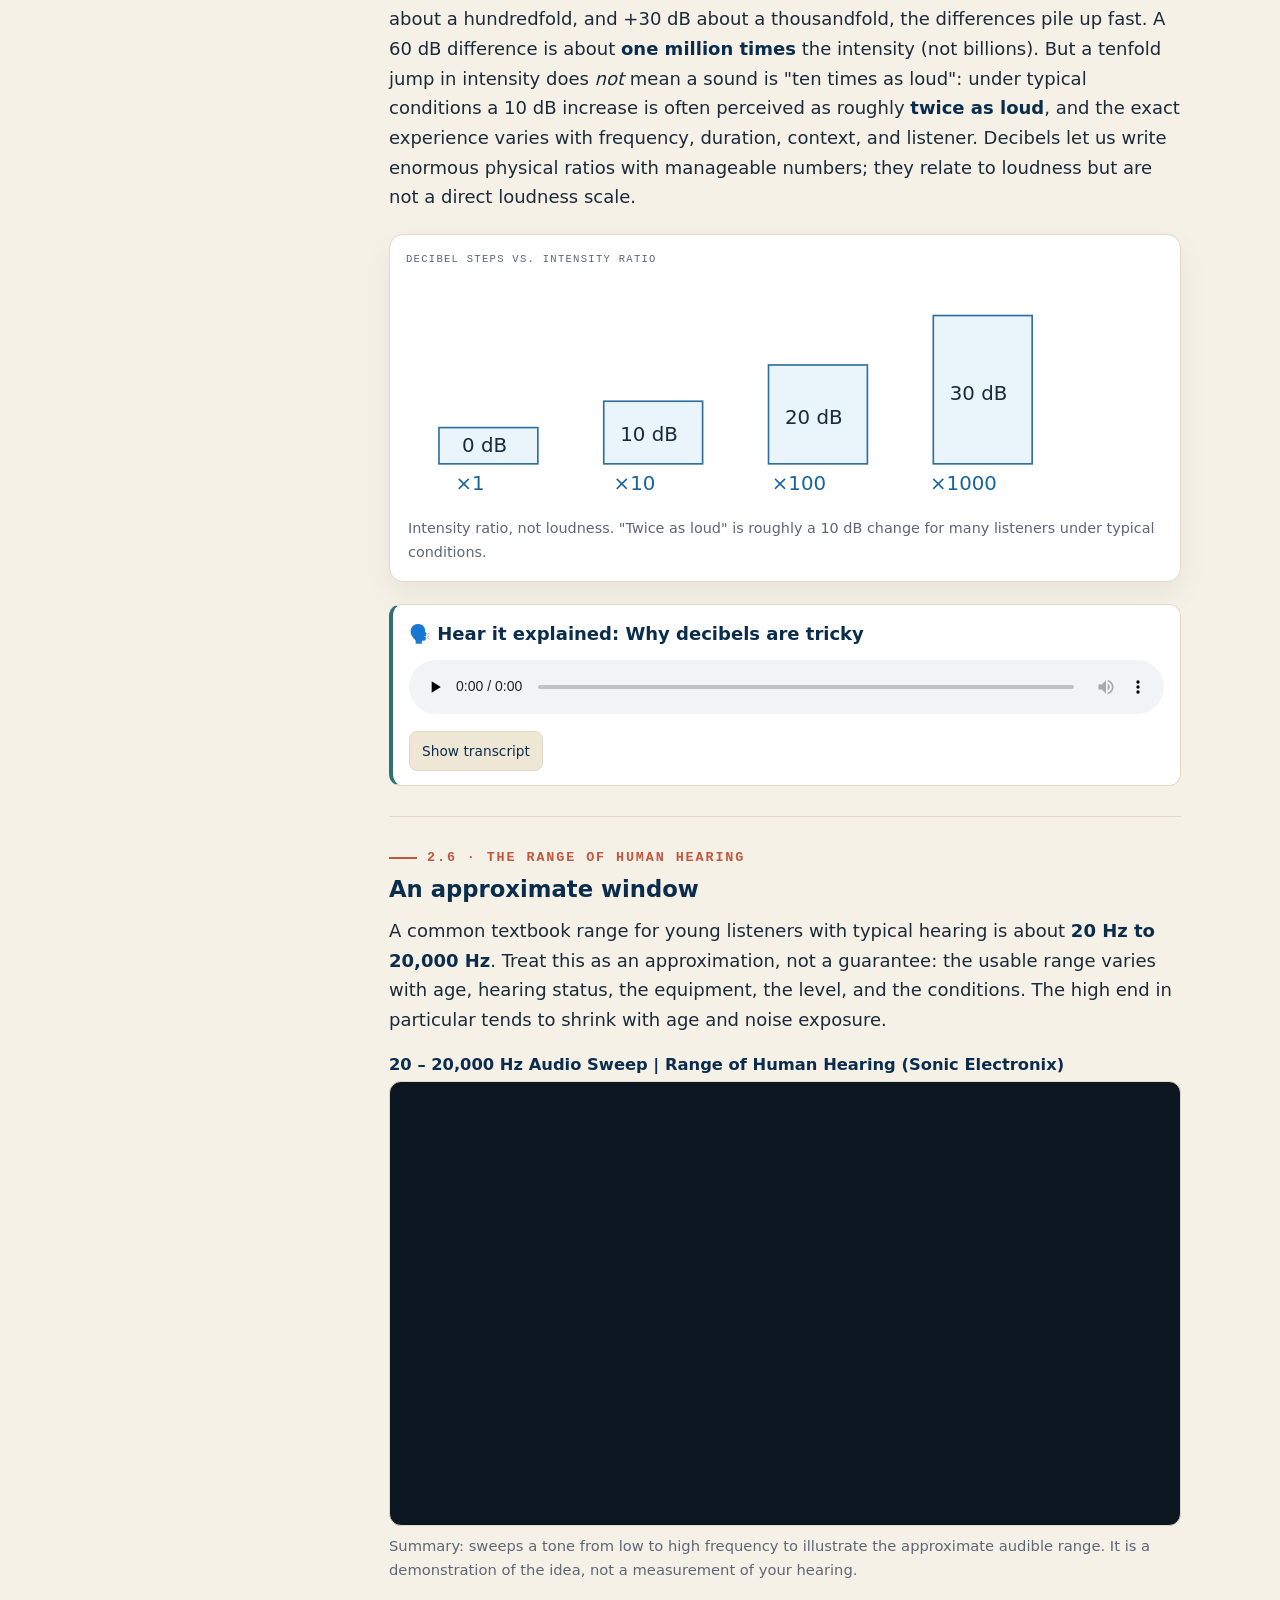
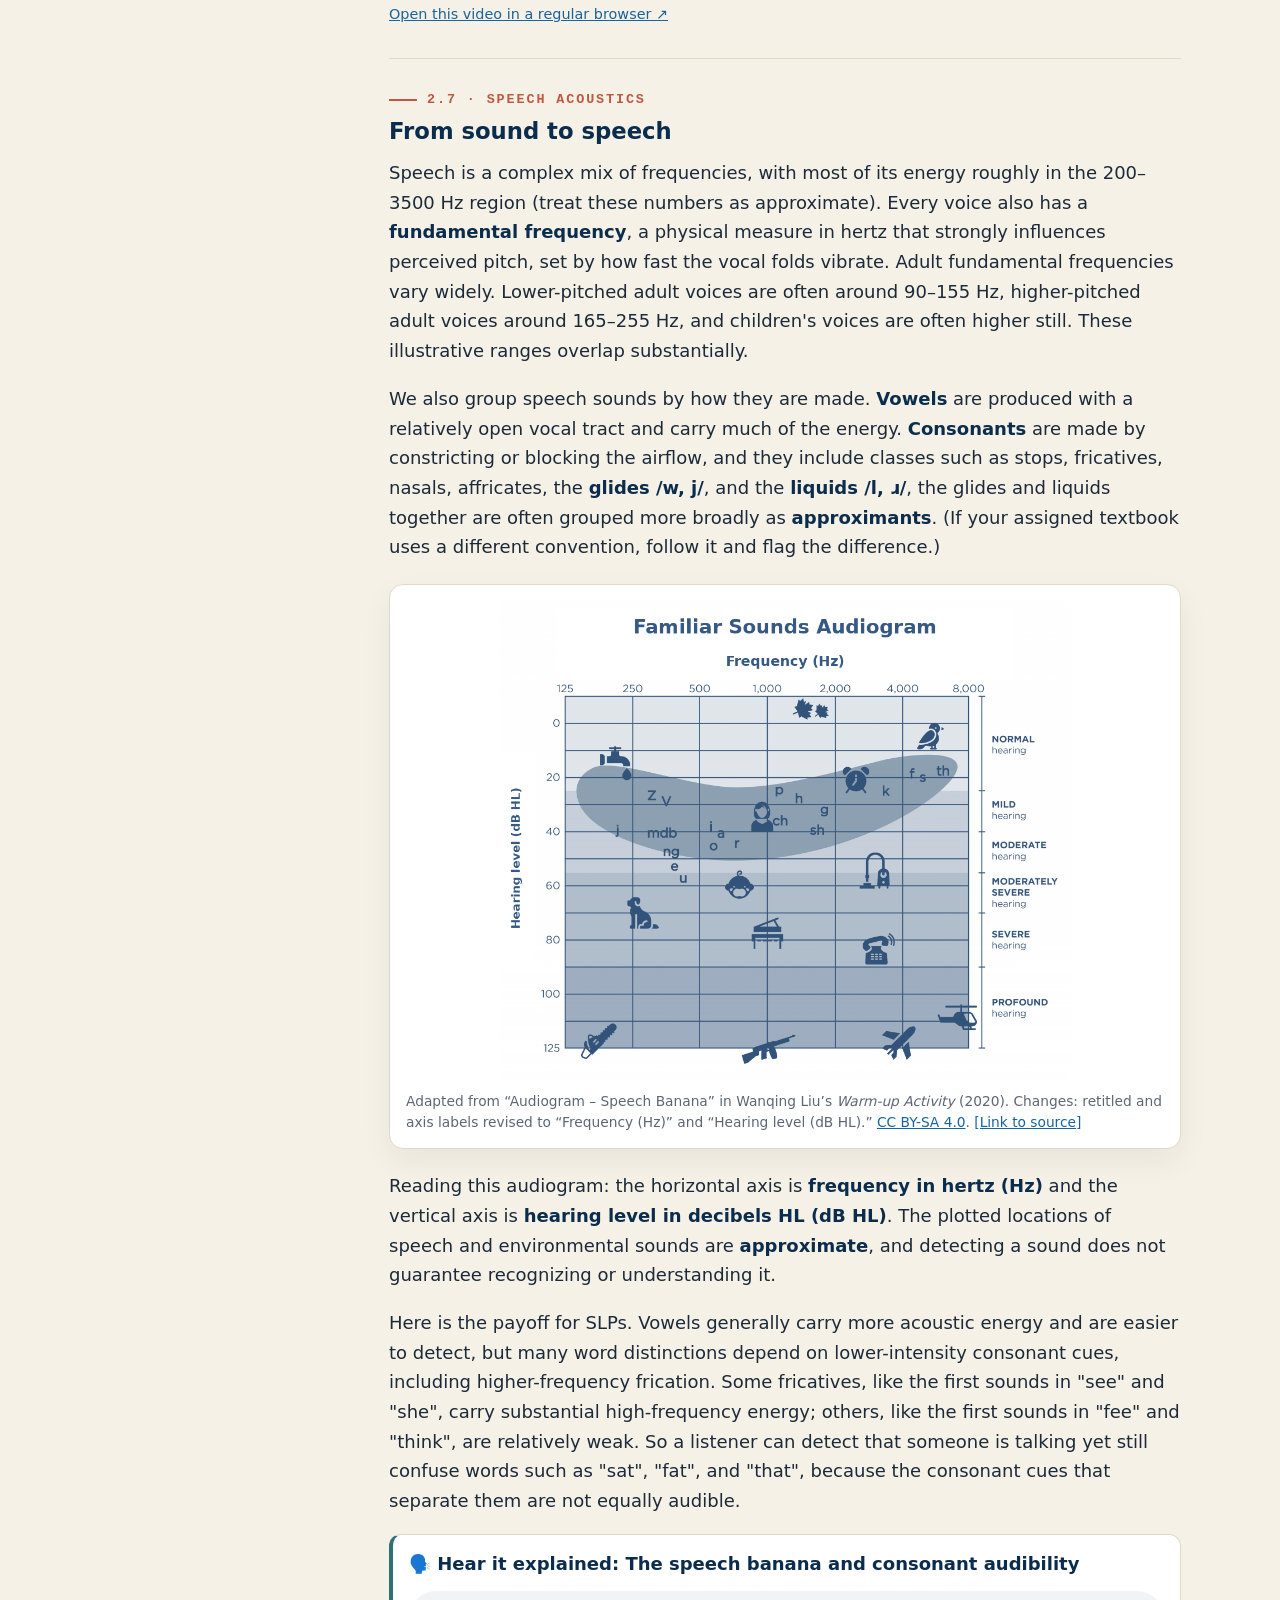
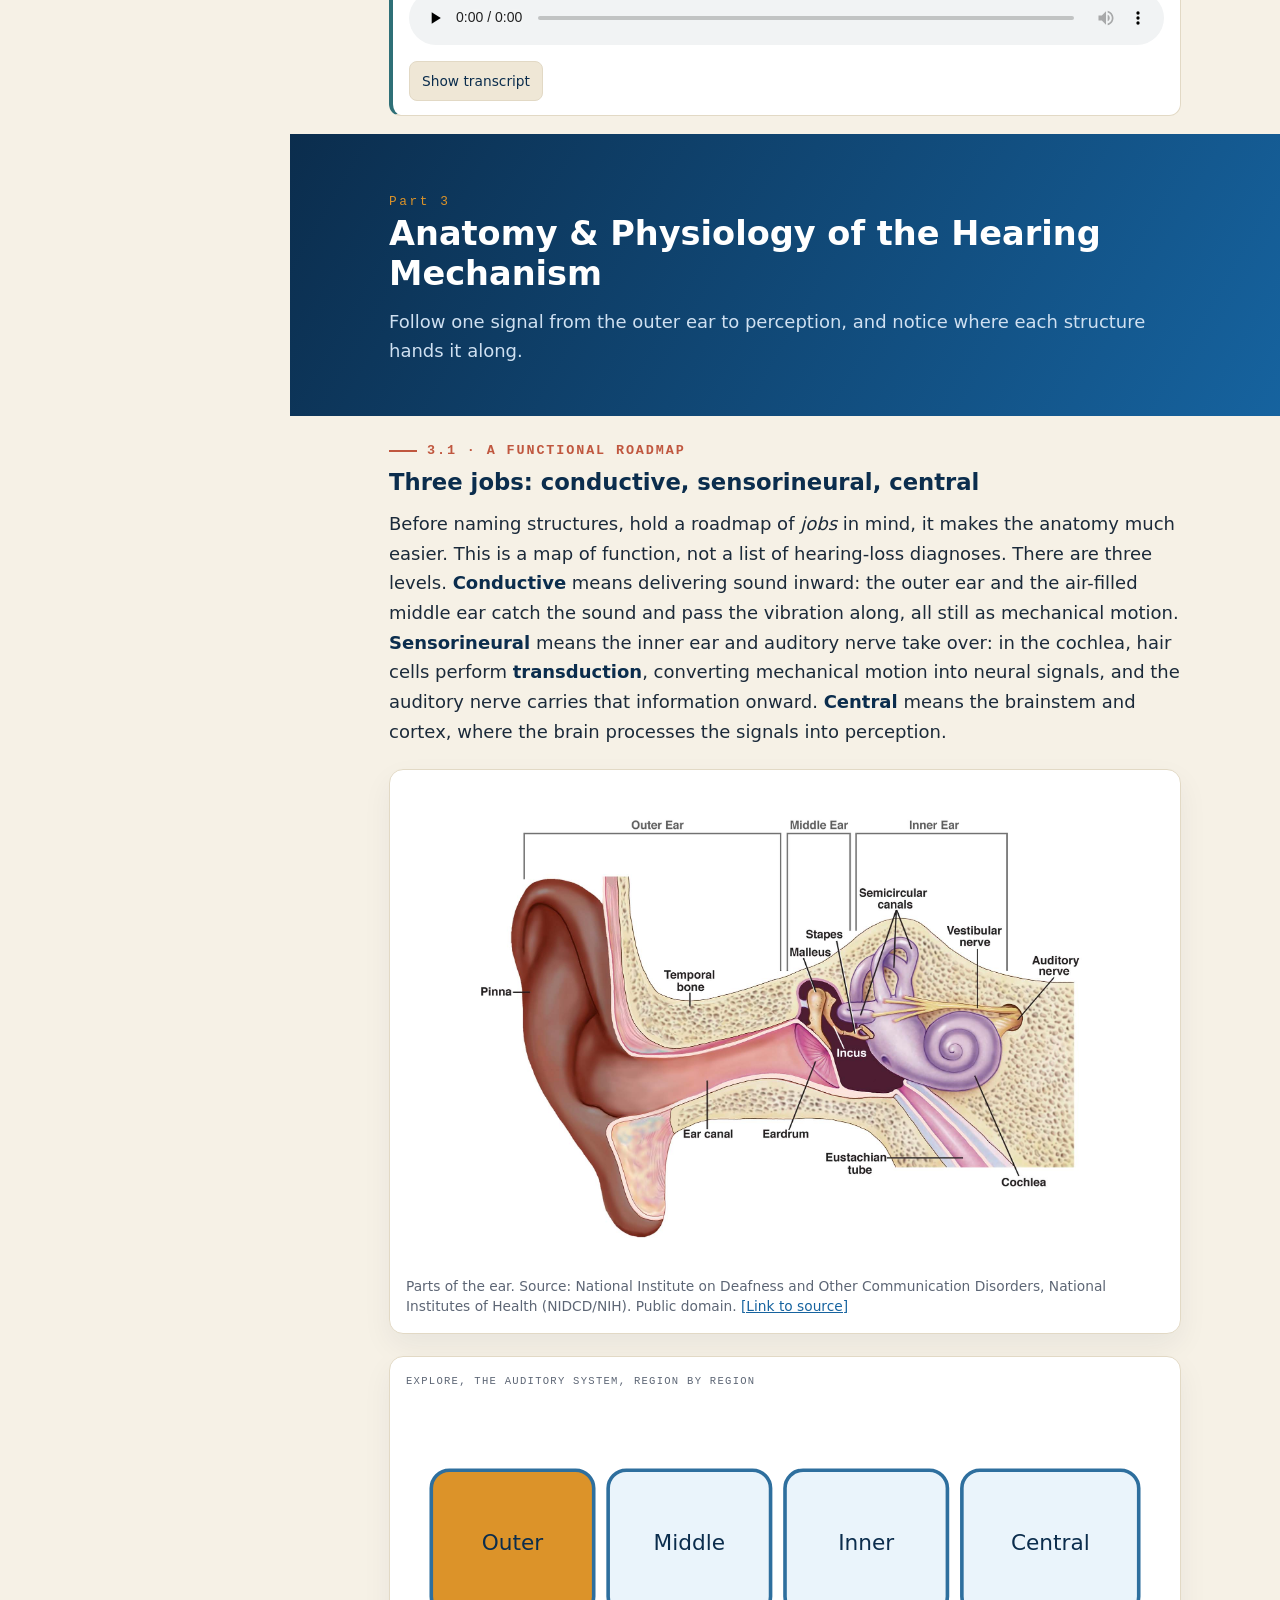
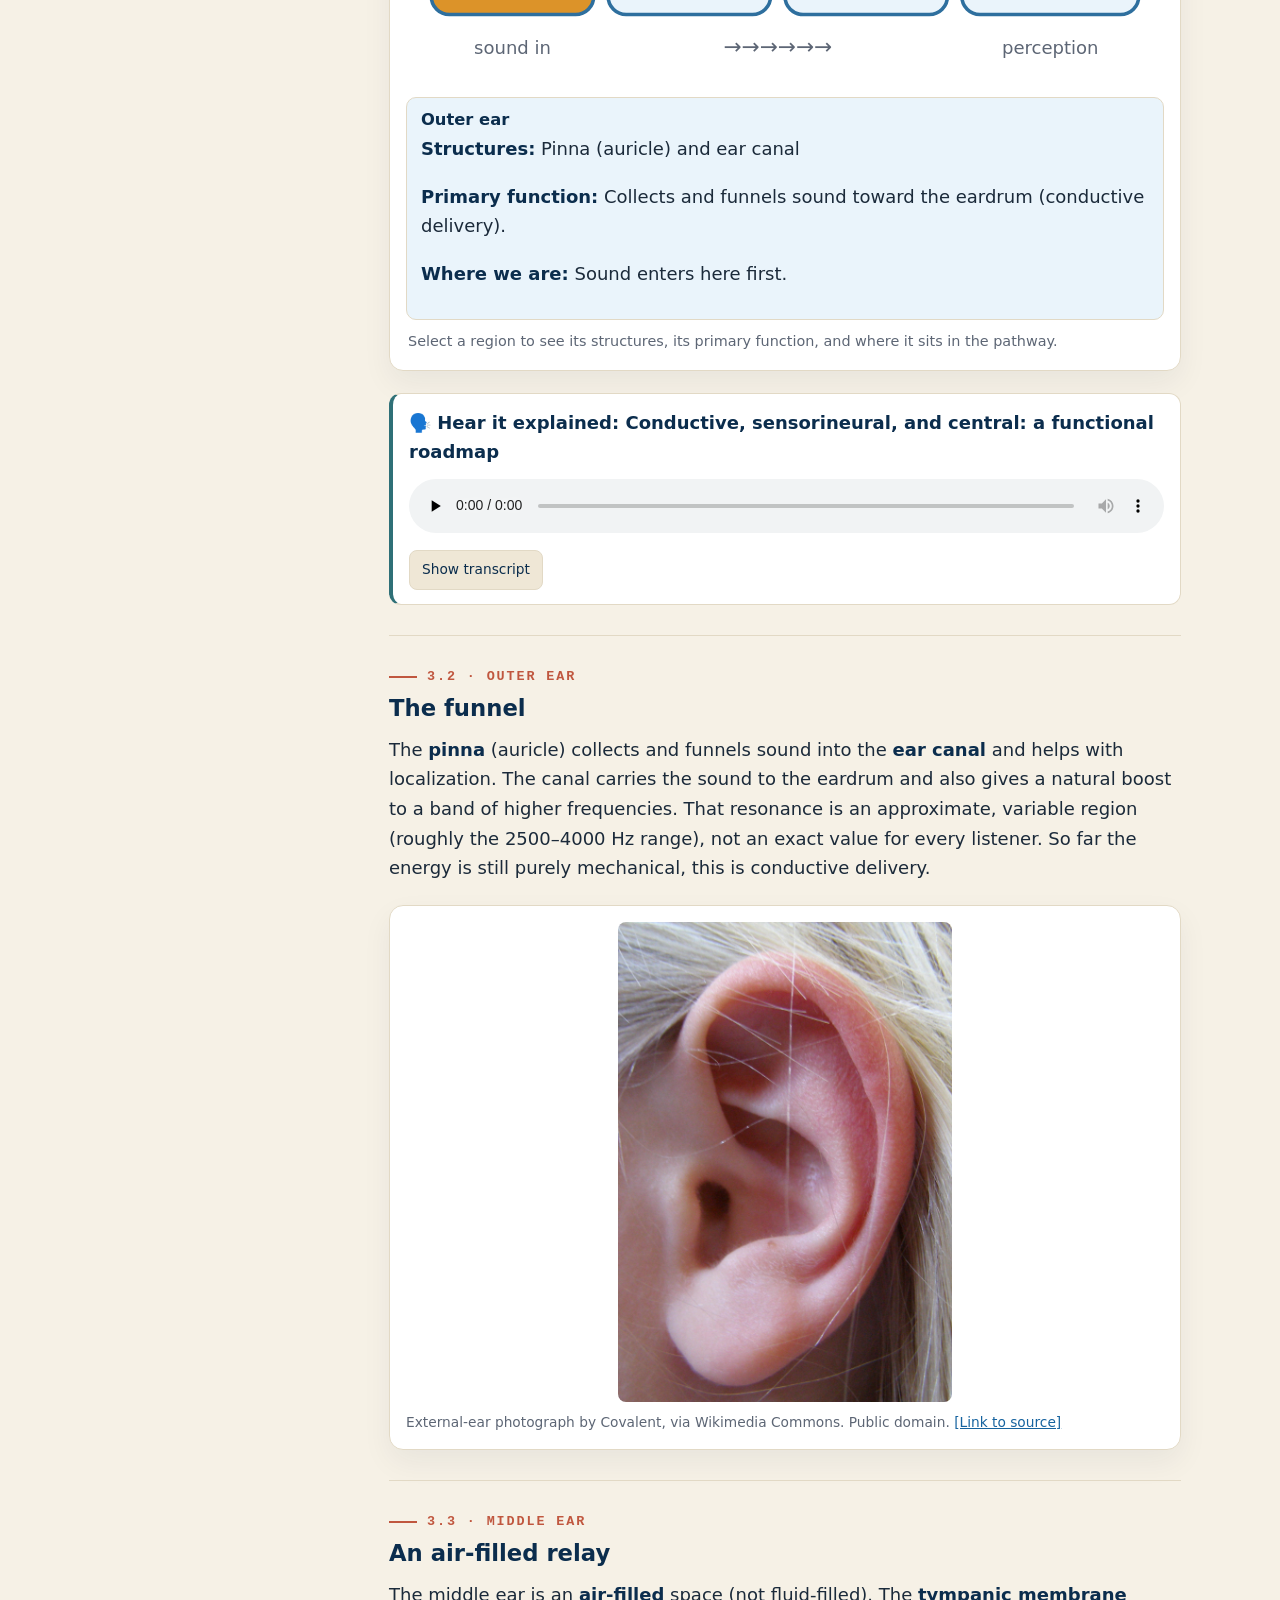
==== commit 9753cf35: "Update index.html" ====
--- a/l1/index.html
+++ b/l1/index.html
@@ -360,7 +360,7 @@
 
       <p class="kicker" id="s-2-7">2.7 · Speech acoustics</p>
       <h3>From sound to speech</h3>
-      <p>Speech is a complex mix of frequencies, with most of its energy roughly in the 200–3500 Hz region (treat these numbers as approximate). Every voice also has a <strong>fundamental frequency</strong>, a physical measure in hertz that strongly influences perceived pitch, set by how fast the vocal folds vibrate. Typical fundamental-frequency values are broad and overlapping examples, for many adults around 90–155 Hz, for many adults around 165–255 Hz, and for many children around 300 Hz; these are illustrative ranges, and a person's fundamental frequency is not determined by gender alone.</p>
+      <p>Speech is a complex mix of frequencies, with most of its energy roughly in the 200–3500 Hz region (treat these numbers as approximate). Every voice also has a <strong>fundamental frequency</strong>, a physical measure in hertz that strongly influences perceived pitch, set by how fast the vocal folds vibrate. Adult fundamental frequencies vary widely. Lower-pitched adult voices are often around 90–155 Hz, higher-pitched adult voices around 165–255 Hz, and children's voices are often higher still. These illustrative ranges overlap substantially.</p>
       <p>We also group speech sounds by how they are made. <strong>Vowels</strong> are produced with a relatively open vocal tract and carry much of the energy. <strong>Consonants</strong> are made by constricting or blocking the airflow, and they include classes such as stops, fricatives, nasals, affricates, the <strong>glides /w, j/</strong>, and the <strong>liquids /l, &#633;/</strong>, the glides and liquids together are often grouped more broadly as <strong>approximants</strong>. (If your assigned textbook uses a different convention, follow it and flag the difference.)</p>
 
       <figure class="photo-fig">
@@ -369,7 +369,7 @@
       </figure>
       <p>Reading this audiogram: the horizontal axis is <strong>frequency in hertz (Hz)</strong> and the vertical axis is <strong>hearing level in decibels HL (dB HL)</strong>. The plotted locations of speech and environmental sounds are <strong>approximate</strong>, and detecting a sound does not guarantee recognizing or understanding it.</p>
 
-      <p>Here is the payoff for SLPs. Vowels generally carry more acoustic energy and are easier to detect, but many word distinctions depend on lower-intensity consonant cues, including higher-frequency frication. Some fricatives, like the first sounds in "see" and "she," carry substantial high-frequency energy; others, like the first sounds in "fee" and "think," are relatively weak. So a listener can detect that someone is talking yet still confuse words such as "sat," "fat," and "that," because the consonant cues that separate them are not equally audible.</p>
+      <p>Here is the payoff for SLPs. Vowels generally carry more acoustic energy and are easier to detect, but many word distinctions depend on lower-intensity consonant cues, including higher-frequency frication. Some fricatives, like the first sounds in "see" and "she", carry substantial high-frequency energy; others, like the first sounds in "fee" and "think", are relatively weak. So a listener can detect that someone is talking yet still confuse words such as "sat", "fat", and "that", because the consonant cues that separate them are not equally audible.</p>
 
       <div class="audio-block">
         <div class="ab-head"><span class="ab-title">🗣️ Hear it explained: The speech banana and consonant audibility</span></div>
@@ -377,7 +377,7 @@
         <button class="tr-toggle" type="button" aria-expanded="false">Show transcript</button>
         <div class="transcript">
           <p>You've probably seen the "speech banana" — that banana-shaped region drawn across an audiogram. Think of it as a teaching schematic: a rough map of where many speech sounds tend to fall by frequency and level. It is not a precise measurement, and no single sound sits at one exact point.</p>
-          <p>Here's why it matters for us. Vowels generally carry more acoustic energy and are often easier to detect. Many word distinctions, however, depend on lower-intensity consonant cues. Some fricatives, such as the first sounds in "see" and "she," contain substantial high-frequency energy. Others, such as the first sounds in "fee" and "think," are relatively weak and easy to miss. A listener may clearly detect that someone is talking yet confuse words such as "sat," "fat," and "that" because the initial consonant cues are not equally audible. That one idea explains a great deal of real-world communication difficulty.</p>
+          <p>Here's why it matters for us. Vowels generally carry more acoustic energy and are often easier to detect. Many word distinctions, however, depend on lower-intensity consonant cues. Some fricatives, such as the first sounds in "see" and "she", contain substantial high-frequency energy. Others, such as the first sounds in "fee" and "think", are relatively weak and easy to miss. A listener may clearly detect that someone is talking yet confuse words such as "sat", "fat", and "that" because the initial consonant cues are not equally audible. That one idea explains a great deal of real-world communication difficulty.</p>
           <p>One caution: any sound you play through a laptop or phone is a demonstration, not a hearing test. Consumer speakers and headphones aren't calibrated, so never use them to judge anyone's hearing. We're building intuition here, not measuring thresholds.</p>
         </div>
       </div>
